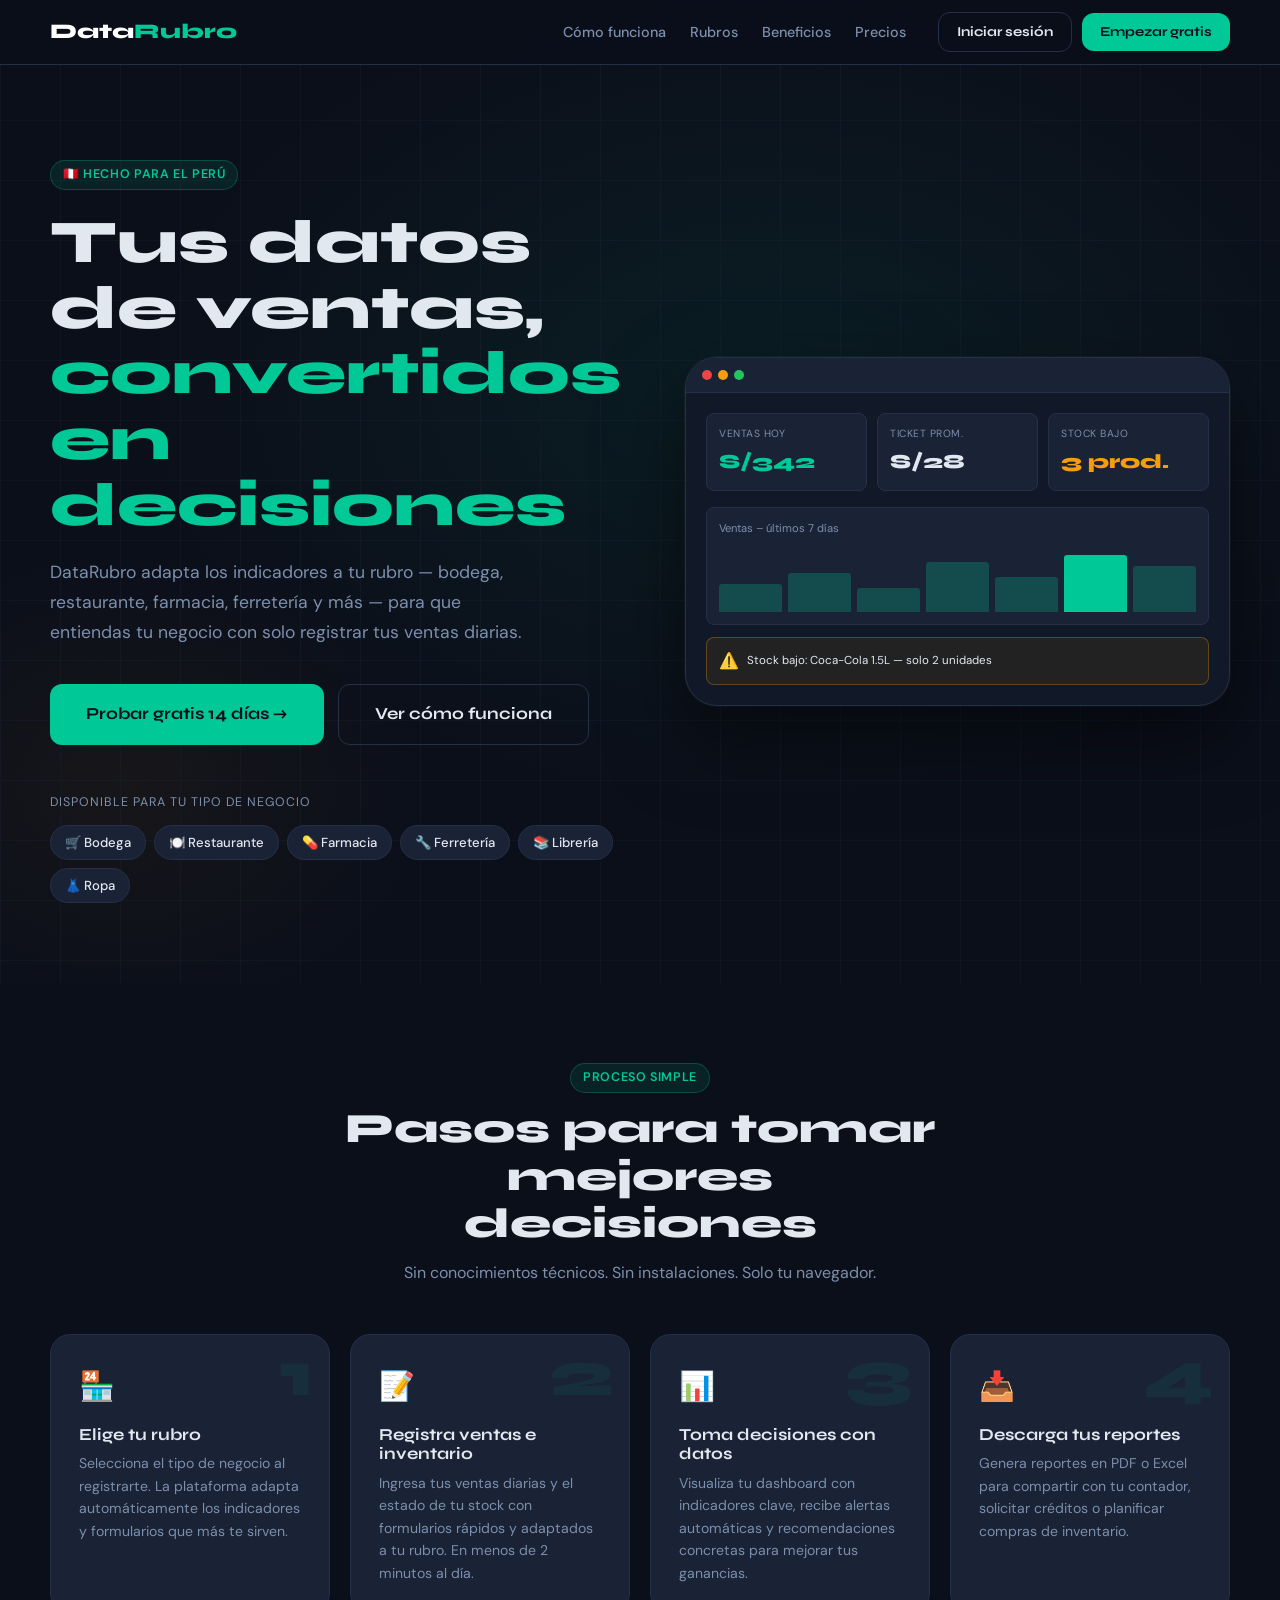
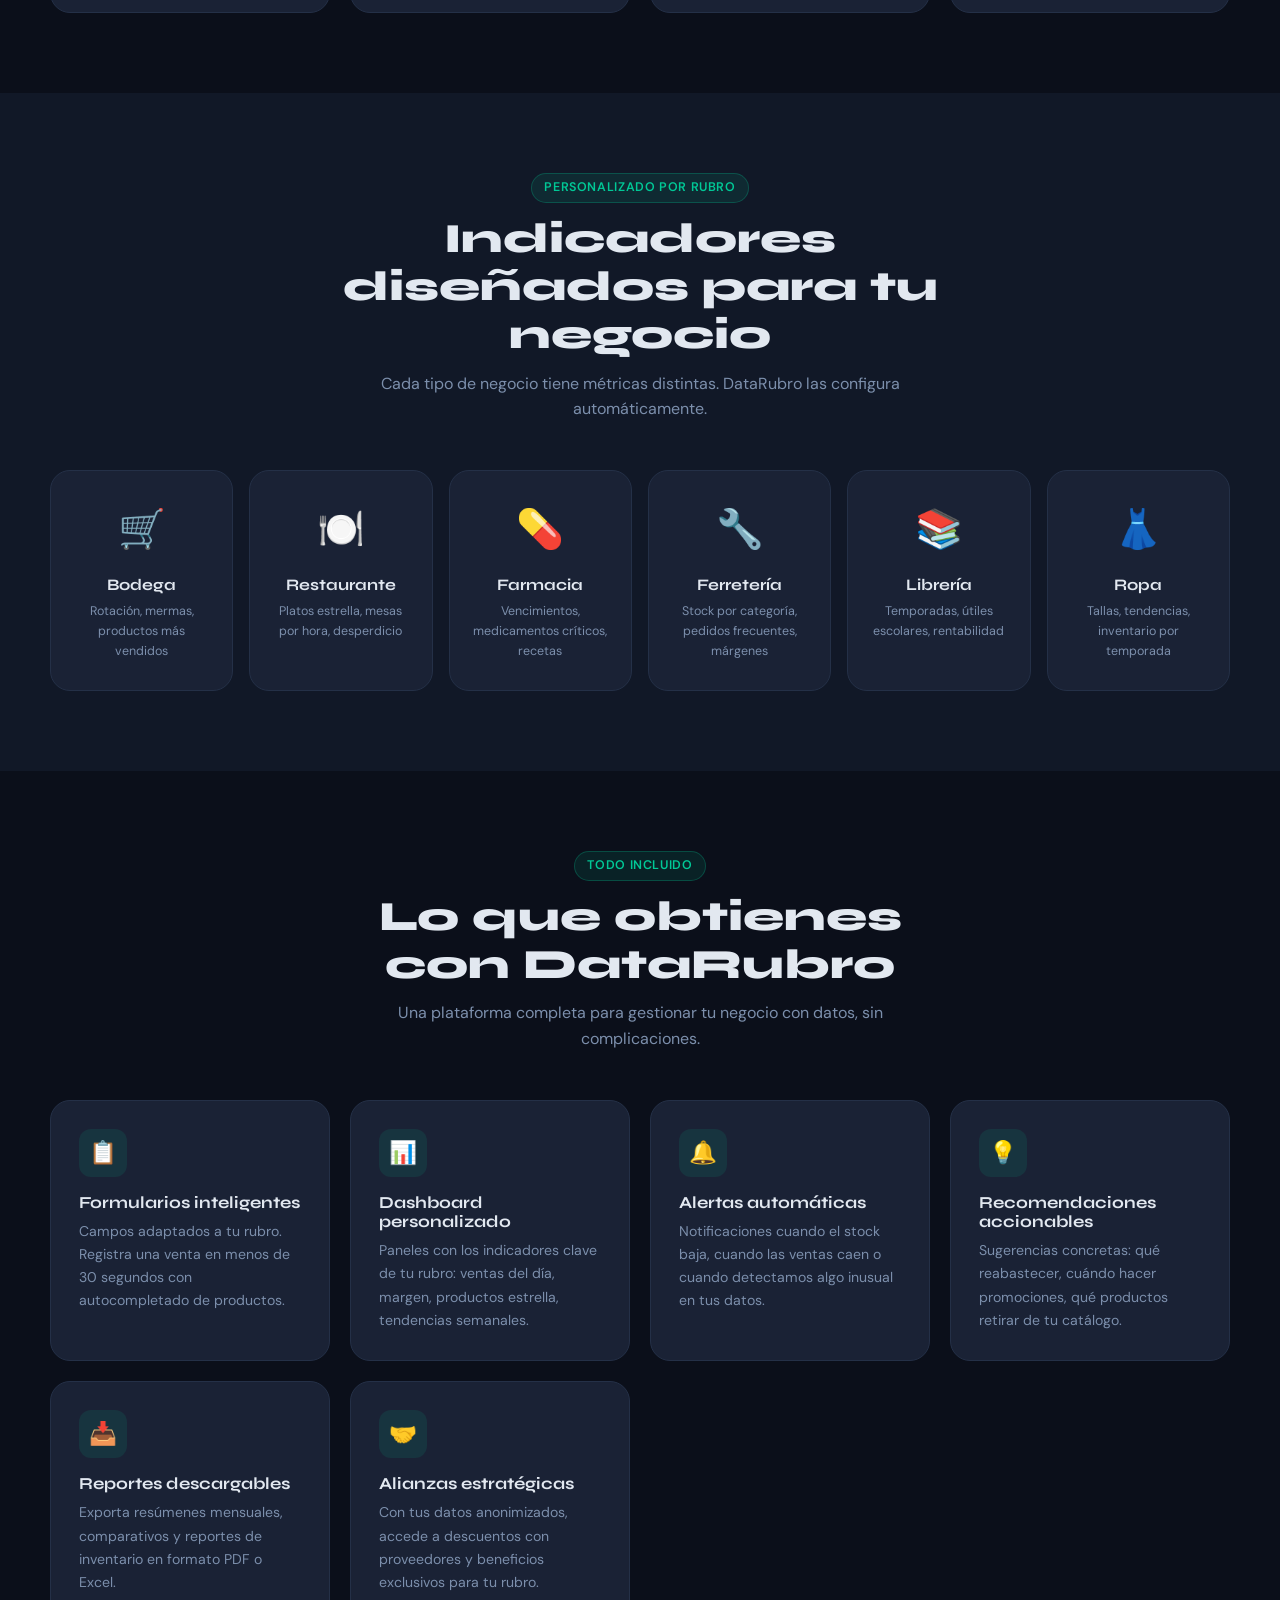
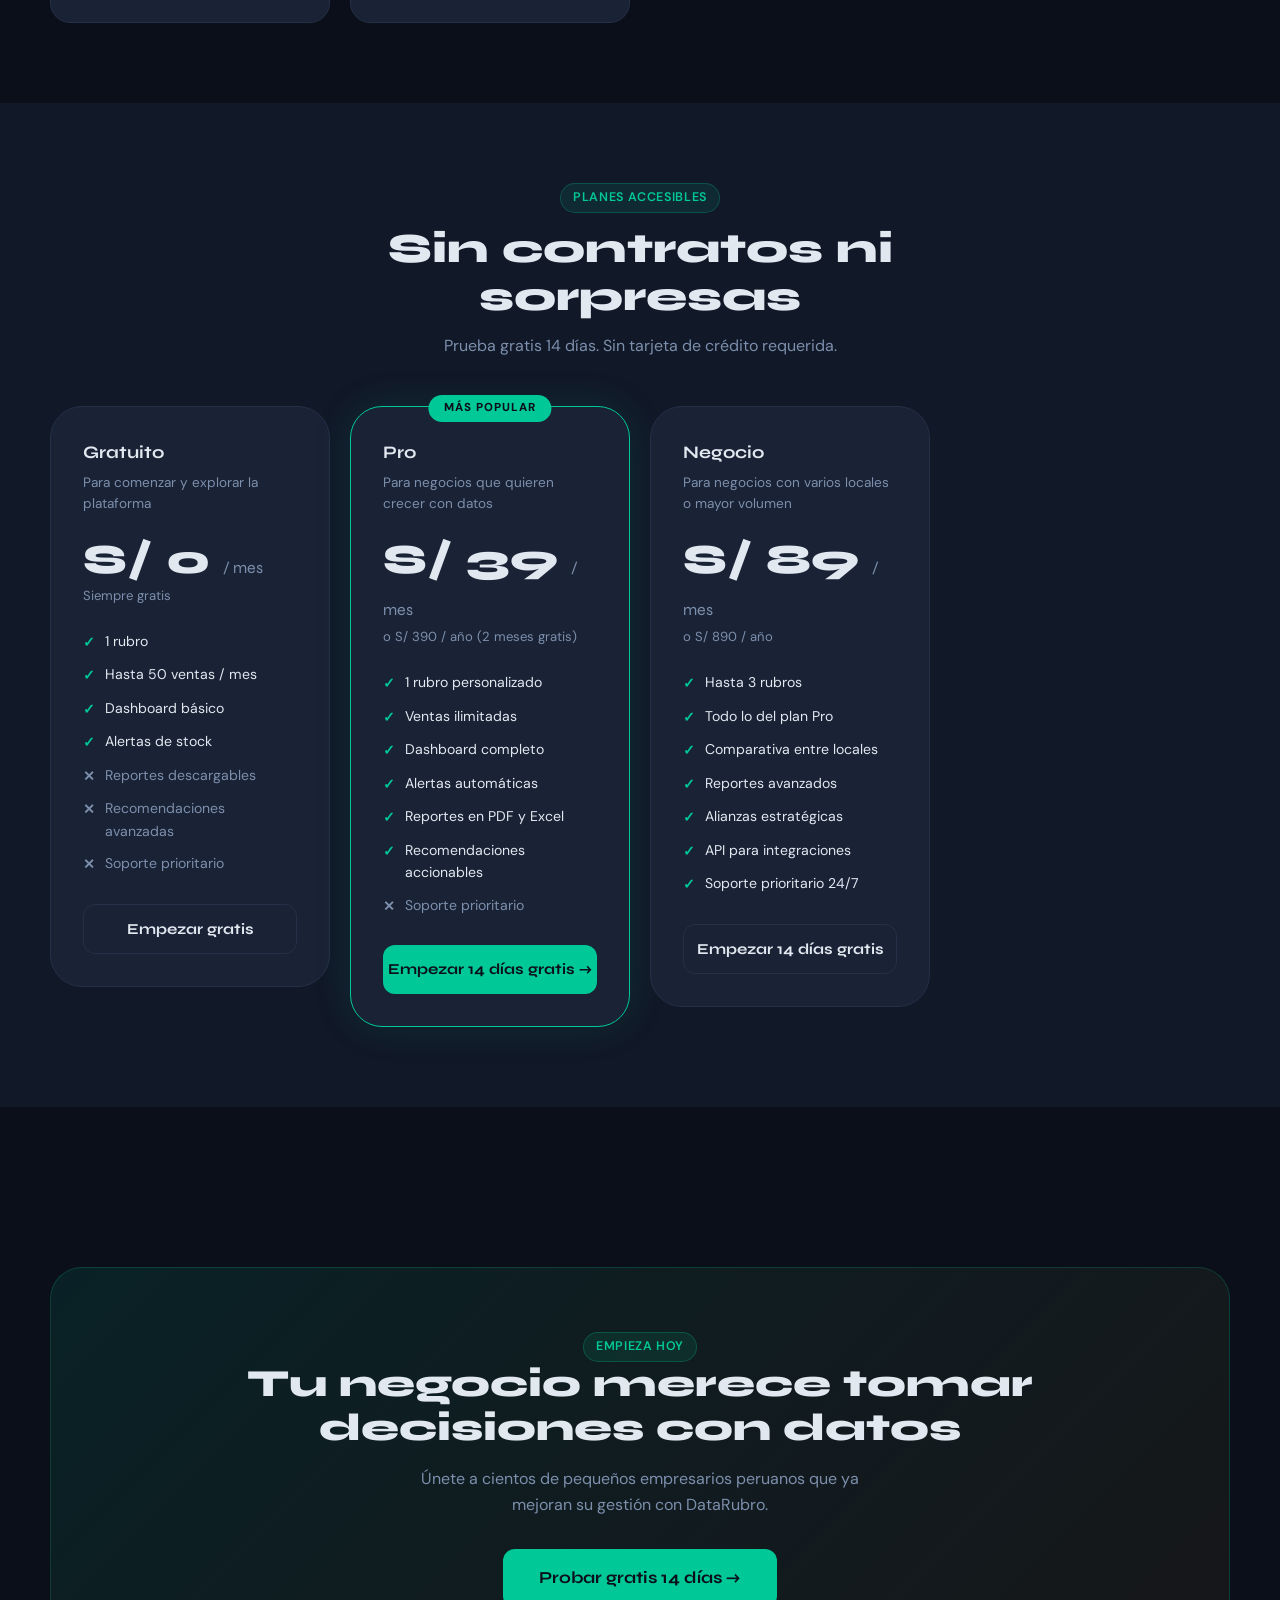
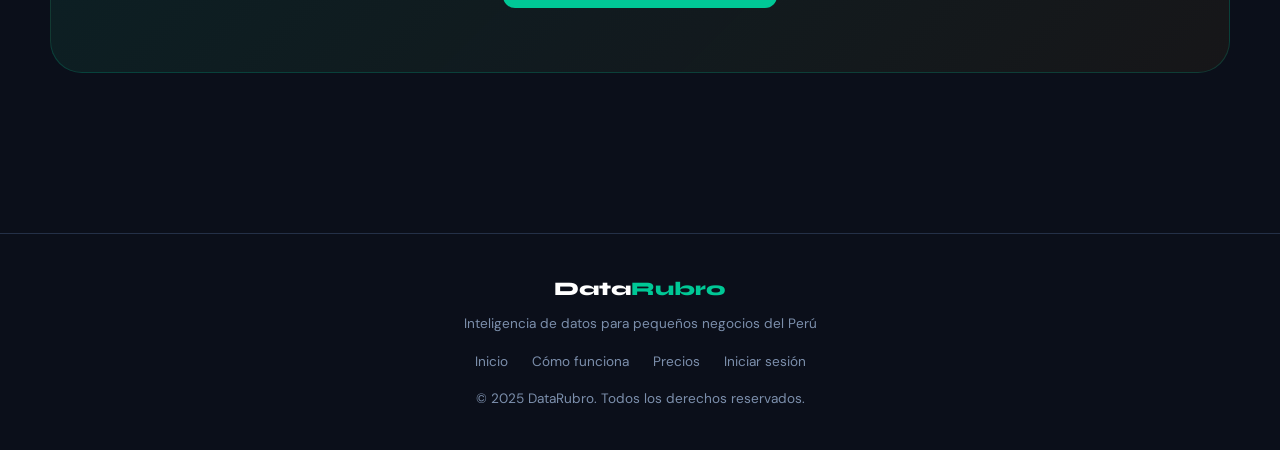
==== index.html @ 6a9d5f2f "Update index.html" ====
<!DOCTYPE html>
<html lang="es">
<head>
  <meta charset="UTF-8"/>
  <meta name="viewport" content="width=device-width, initial-scale=1.0"/>
  <title>DataRubro – Inteligencia de datos para tu negocio</title>
  <meta name="description" content="DataRubro convierte registros de ventas e inventario en dashboards, alertas y recomendaciones para micro y pequeños negocios del Perú."/>
  <link rel="icon" href="data:image/svg+xml,<svg xmlns='http://www.w3.org/2000/svg' viewBox='0 0 32 32'><text y='26' font-size='26'>📊</text></svg>"/>
  <link rel="stylesheet" href="css/main.css"/>
  <link rel="stylesheet" href="css/landing.css"/>
</head>
<body>

<!-- NAV -->
<nav class="navbar">
  <div class="navbar__inner">
    <a href="index.html" class="navbar__logo">Data<span>Rubro</span></a>
    <ul class="navbar__links">
      <li><a href="#como-funciona">Cómo funciona</a></li>
      <li><a href="#rubros">Rubros</a></li>
      <li><a href="#beneficios">Beneficios</a></li>
      <li><a href="#precios">Precios</a></li>
    </ul>
    <div class="navbar__cta">
      <a href="pages/login.html" class="btn btn--outline btn--sm">Iniciar sesión</a>
      <a href="pages/register.html" class="btn btn--primary btn--sm">Empezar gratis</a>
    </div>
  </div>
</nav>

<!-- HERO -->
<section class="hero">
  <div class="hero__bg"></div>
  <div class="hero__grid"></div>
  <div class="hero__inner">
    <div class="hero__content">
      <div class="hero__tag">
        <span class="badge">🇵🇪 Hecho para el Perú</span>
      </div>
      <h1 class="hero__title">
        Tus datos de ventas,<br/>
        <span>convertidos en decisiones</span>
      </h1>
      <p class="hero__desc">
        DataRubro adapta los indicadores a tu rubro — bodega, restaurante, farmacia, ferretería y más —
        para que entiendas tu negocio con solo registrar tus ventas diarias.
      </p>
      <div class="hero__cta">
        <a href="pages/register.html" class="btn btn--primary btn--lg">Probar gratis 14 días →</a>
        <a href="#como-funciona" class="btn btn--outline btn--lg">Ver cómo funciona</a>
      </div>
      <div class="hero__trust">
        <p class="hero__trust-label">Disponible para tu tipo de negocio</p>
        <div class="hero__rubros">
          <span class="rubro-chip">🛒 Bodega</span>
          <span class="rubro-chip">🍽️ Restaurante</span>
          <span class="rubro-chip">💊 Farmacia</span>
          <span class="rubro-chip">🔧 Ferretería</span>
          <span class="rubro-chip">📚 Librería</span>
          <span class="rubro-chip">👗 Ropa</span>
        </div>
      </div>
    </div>
    <div class="hero__mockup">
      <div class="mockup-window">
        <div class="mockup-bar">
          <div class="mockup-dot"></div><div class="mockup-dot"></div><div class="mockup-dot"></div>
        </div>
        <div class="mockup-body">
          <div class="mockup-kpis">
            <div class="m-kpi"><div class="m-kpi__lbl">Ventas hoy</div><div class="m-kpi__val green">S/342</div></div>
            <div class="m-kpi"><div class="m-kpi__lbl">Ticket prom.</div><div class="m-kpi__val">S/28</div></div>
            <div class="m-kpi"><div class="m-kpi__lbl">Stock bajo</div><div class="m-kpi__val amber">3 prod.</div></div>
          </div>
          <div class="mockup-chart">
            <div class="m-chart-title">Ventas – últimos 7 días</div>
            <div class="m-bars" id="hero-bars"></div>
          </div>
          <div class="mockup-alert">
            <span class="mockup-alert__icon">⚠️</span>
            <span>Stock bajo: Coca-Cola 1.5L — solo 2 unidades</span>
          </div>
        </div>
      </div>
    </div>
  </div>
</section>

<!-- HOW IT WORKS -->
<section class="section" id="como-funciona">
  <div class="container">
    <div class="section-head text-center">
      <span class="badge">Proceso simple</span>
      <h2>Pasos para tomar mejores decisiones</h2>
      <p>Sin conocimientos técnicos. Sin instalaciones. Solo tu navegador.</p>
    </div>
    <div class="steps-grid">
      <div class="step-card"><div class="step-card__num">1</div><div class="step-card__icon">🏪</div><h3 class="step-card__title">Elige tu rubro</h3><p class="step-card__desc">Selecciona el tipo de negocio al registrarte. La plataforma adapta automáticamente los indicadores y formularios que más te sirven.</p></div>
      <div class="step-card"><div class="step-card__num">2</div><div class="step-card__icon">📝</div><h3 class="step-card__title">Registra ventas e inventario</h3><p class="step-card__desc">Ingresa tus ventas diarias y el estado de tu stock con formularios rápidos y adaptados a tu rubro. En menos de 2 minutos al día.</p></div>
      <div class="step-card"><div class="step-card__num">3</div><div class="step-card__icon">📊</div><h3 class="step-card__title">Toma decisiones con datos</h3><p class="step-card__desc">Visualiza tu dashboard con indicadores clave, recibe alertas automáticas y recomendaciones concretas para mejorar tus ganancias.</p></div>
      <div class="step-card"><div class="step-card__num">4</div><div class="step-card__icon">📥</div><h3 class="step-card__title">Descarga tus reportes</h3><p class="step-card__desc">Genera reportes en PDF o Excel para compartir con tu contador, solicitar créditos o planificar compras de inventario.</p></div>
    </div>
  </div>
</section>

<!-- RUBROS -->
<section class="section" id="rubros" style="background:var(--clr-surface)">
  <div class="container">
    <div class="section-head text-center">
      <span class="badge">Personalizado por rubro</span>
      <h2>Indicadores diseñados para tu negocio</h2>
      <p>Cada tipo de negocio tiene métricas distintas. DataRubro las configura automáticamente.</p>
    </div>
    <div class="rubros-grid">
      <div class="rubro-card"><div class="rubro-card__icon">🛒</div><div class="rubro-card__name">Bodega</div><div class="rubro-card__desc">Rotación, mermas, productos más vendidos</div></div>
      <div class="rubro-card"><div class="rubro-card__icon">🍽️</div><div class="rubro-card__name">Restaurante</div><div class="rubro-card__desc">Platos estrella, mesas por hora, desperdicio</div></div>
      <div class="rubro-card"><div class="rubro-card__icon">💊</div><div class="rubro-card__name">Farmacia</div><div class="rubro-card__desc">Vencimientos, medicamentos críticos, recetas</div></div>
      <div class="rubro-card"><div class="rubro-card__icon">🔧</div><div class="rubro-card__name">Ferretería</div><div class="rubro-card__desc">Stock por categoría, pedidos frecuentes, márgenes</div></div>
      <div class="rubro-card"><div class="rubro-card__icon">📚</div><div class="rubro-card__name">Librería</div><div class="rubro-card__desc">Temporadas, útiles escolares, rentabilidad</div></div>
      <div class="rubro-card"><div class="rubro-card__icon">👗</div><div class="rubro-card__name">Ropa</div><div class="rubro-card__desc">Tallas, tendencias, inventario por temporada</div></div>
    </div>
  </div>
</section>

<!-- FEATURES -->
<section class="section" id="beneficios">
  <div class="container">
    <div class="section-head text-center">
      <span class="badge">Todo incluido</span>
      <h2>Lo que obtienes con DataRubro</h2>
      <p>Una plataforma completa para gestionar tu negocio con datos, sin complicaciones.</p>
    </div>
    <div class="features-grid">
      <div class="feature-card"><div class="feature-card__icon">📋</div><h3 class="feature-card__title">Formularios inteligentes</h3><p class="feature-card__desc">Campos adaptados a tu rubro. Registra una venta en menos de 30 segundos con autocompletado de productos.</p></div>
      <div class="feature-card"><div class="feature-card__icon">📊</div><h3 class="feature-card__title">Dashboard personalizado</h3><p class="feature-card__desc">Paneles con los indicadores clave de tu rubro: ventas del día, margen, productos estrella, tendencias semanales.</p></div>
      <div class="feature-card"><div class="feature-card__icon">🔔</div><h3 class="feature-card__title">Alertas automáticas</h3><p class="feature-card__desc">Notificaciones cuando el stock baja, cuando las ventas caen o cuando detectamos algo inusual en tus datos.</p></div>
      <div class="feature-card"><div class="feature-card__icon">💡</div><h3 class="feature-card__title">Recomendaciones accionables</h3><p class="feature-card__desc">Sugerencias concretas: qué reabastecer, cuándo hacer promociones, qué productos retirar de tu catálogo.</p></div>
      <div class="feature-card"><div class="feature-card__icon">📥</div><h3 class="feature-card__title">Reportes descargables</h3><p class="feature-card__desc">Exporta resúmenes mensuales, comparativos y reportes de inventario en formato PDF o Excel.</p></div>
      <div class="feature-card"><div class="feature-card__icon">🤝</div><h3 class="feature-card__title">Alianzas estratégicas</h3><p class="feature-card__desc">Con tus datos anonimizados, accede a descuentos con proveedores y beneficios exclusivos para tu rubro.</p></div>
    </div>
  </div>
</section>

<!-- PRICING -->
<section class="section" id="precios" style="background:var(--clr-surface)">
  <div class="container">
    <div class="section-head text-center">
      <span class="badge">Planes accesibles</span>
      <h2>Sin contratos ni sorpresas</h2>
      <p>Prueba gratis 14 días. Sin tarjeta de crédito requerida.</p>
    </div>
    <div class="pricing-grid">
      <div class="plan-card">
        <div class="plan-name">Gratuito</div>
        <div class="plan-desc">Para comenzar y explorar la plataforma</div>
        <div class="plan-price">S/ 0 <span>/ mes</span></div>
        <div class="plan-period">Siempre gratis</div>
        <ul class="plan-features">
          <li>1 rubro</li><li>Hasta 50 ventas / mes</li><li>Dashboard básico</li>
          <li>Alertas de stock</li><li class="no">Reportes descargables</li>
          <li class="no">Recomendaciones avanzadas</li><li class="no">Soporte prioritario</li>
        </ul>
        <a href="pages/register.html" class="btn btn--outline" style="width:100%;justify-content:center">Empezar gratis</a>
      </div>
      <div class="plan-card plan-card--featured">
        <div class="plan-badge">Más popular</div>
        <div class="plan-name">Pro</div>
        <div class="plan-desc">Para negocios que quieren crecer con datos</div>
        <div class="plan-price">S/ 39 <span>/ mes</span></div>
        <div class="plan-period">o S/ 390 / año (2 meses gratis)</div>
        <ul class="plan-features">
          <li>1 rubro personalizado</li><li>Ventas ilimitadas</li><li>Dashboard completo</li>
          <li>Alertas automáticas</li><li>Reportes en PDF y Excel</li>
          <li>Recomendaciones accionables</li><li class="no">Soporte prioritario</li>
        </ul>
        <a href="pages/register.html" class="btn btn--primary" style="width:100%;justify-content:center">Empezar 14 días gratis →</a>
      </div>
      <div class="plan-card">
        <div class="plan-name">Negocio</div>
        <div class="plan-desc">Para negocios con varios locales o mayor volumen</div>
        <div class="plan-price">S/ 89 <span>/ mes</span></div>
        <div class="plan-period">o S/ 890 / año</div>
        <ul class="plan-features">
          <li>Hasta 3 rubros</li><li>Todo lo del plan Pro</li><li>Comparativa entre locales</li>
          <li>Reportes avanzados</li><li>Alianzas estratégicas</li>
          <li>API para integraciones</li><li>Soporte prioritario 24/7</li>
        </ul>
        <a href="pages/register.html" class="btn btn--outline" style="width:100%;justify-content:center">Empezar 14 días gratis</a>
      </div>
    </div>
  </div>
</section>

<!-- CTA -->
<section class="section">
  <div class="container">
    <div class="cta-section">
      <span class="badge">Empieza hoy</span>
      <h2>Tu negocio merece tomar decisiones con datos</h2>
      <p>Únete a cientos de pequeños empresarios peruanos que ya mejoran su gestión con DataRubro.</p>
      <a href="pages/register.html" class="btn btn--primary btn--lg">Probar gratis 14 días →</a>
    </div>
  </div>
</section>

<footer>
  <div class="container">
    <div class="footer-logo">Data<span>Rubro</span></div>
    <p>Inteligencia de datos para pequeños negocios del Perú</p>
    <div class="footer-links">
      <a href="index.html">Inicio</a>
      <a href="#como-funciona">Cómo funciona</a>
      <a href="#precios">Precios</a>
      <a href="pages/login.html">Iniciar sesión</a>
    </div>
    <p style="margin-top:8px">© 2025 DataRubro. Todos los derechos reservados.</p>
  </div>
</footer>

<script>
  const heights = [45,62,38,78,55,90,72];
  const bars = document.getElementById('hero-bars');
  if(bars) bars.innerHTML = heights.map((h,i)=>`<div class="m-bar ${i===5?'active':''}" style="height:${h}%"></div>`).join('');
  document.querySelectorAll('a[href^="#"]').forEach(a=>{
    a.addEventListener('click',e=>{
      const t=document.querySelector(a.getAttribute('href'));
      if(t){e.preventDefault();t.scrollIntoView({behavior:'smooth',block:'start'});}
    });
  });
</script>
</body>
</html>
---- css/main.css ----
/* ================================================
   DATARUBRO – MAIN CSS
   Global variables, resets, typography, utilities
   ================================================ */

@import url('https://fonts.googleapis.com/css2?family=Syne:wght@400;600;700;800&family=DM+Sans:ital,opsz,wght@0,9..40,300;0,9..40,400;0,9..40,500;1,9..40,300&display=swap');

/* ---- VARIABLES ---- */
:root {
  --clr-bg:        #0b0f1a;
  --clr-surface:   #111827;
  --clr-card:      #1a2235;
  --clr-border:    #243047;
  --clr-primary:   #00c896;
  --clr-primary-d: #009e77;
  --clr-accent:    #f59e0b;
  --clr-danger:    #ef4444;
  --clr-text:      #e2e8f0;
  --clr-muted:     #7c8fac;
  --clr-white:     #ffffff;

  --ff-display: 'Syne', sans-serif;
  --ff-body:    'DM Sans', sans-serif;

  --radius-sm:  6px;
  --radius-md:  12px;
  --radius-lg:  20px;
  --radius-xl:  32px;

  --shadow-card: 0 4px 24px rgba(0,0,0,.35);
  --shadow-glow: 0 0 40px rgba(0,200,150,.12);

  --transition: .25s cubic-bezier(.4,0,.2,1);
}

/* ---- RESET ---- */
*, *::before, *::after { box-sizing: border-box; margin: 0; padding: 0; }
html { scroll-behavior: smooth; }
body {
  font-family: var(--ff-body);
  background: var(--clr-bg);
  color: var(--clr-text);
  line-height: 1.6;
  font-size: 16px;
  -webkit-font-smoothing: antialiased;
}
img { display: block; max-width: 100%; }
a  { color: inherit; text-decoration: none; }
ul { list-style: none; }
button { cursor: pointer; font-family: inherit; border: none; background: none; }
input, select, textarea { font-family: inherit; font-size: 1rem; }

/* ---- TYPOGRAPHY ---- */
h1, h2, h3, h4, h5 { font-family: var(--ff-display); line-height: 1.15; }

/* ---- UTILITIES ---- */
.container { width: min(1180px, 100% - 2rem); margin-inline: auto; }
.section    { padding: 80px 0; }
.section-sm { padding: 48px 0; }

.text-primary { color: var(--clr-primary); }
.text-accent  { color: var(--clr-accent); }
.text-muted   { color: var(--clr-muted); }
.text-center  { text-align: center; }

.badge {
  display: inline-flex; align-items: center; gap: 6px;
  padding: 4px 12px;
  background: rgba(0,200,150,.1);
  color: var(--clr-primary);
  border: 1px solid rgba(0,200,150,.25);
  border-radius: 99px;
  font-size: .78rem;
  font-weight: 600;
  letter-spacing: .05em;
  text-transform: uppercase;
}

/* ---- BUTTONS ---- */
.btn {
  display: inline-flex; align-items: center; justify-content: center; gap: 8px;
  padding: 12px 28px;
  border-radius: var(--radius-md);
  font-family: var(--ff-display);
  font-weight: 700;
  font-size: .95rem;
  transition: var(--transition);
  white-space: nowrap;
}
.btn--primary {
  background: var(--clr-primary);
  color: #0b0f1a;
}
.btn--primary:hover { background: var(--clr-primary-d); transform: translateY(-2px); box-shadow: 0 8px 24px rgba(0,200,150,.3); }
.btn--outline {
  border: 1.5px solid var(--clr-border);
  color: var(--clr-text);
}
.btn--outline:hover { border-color: var(--clr-primary); color: var(--clr-primary); }
.btn--ghost { color: var(--clr-muted); }
.btn--ghost:hover { color: var(--clr-text); }
.btn--lg { padding: 16px 36px; font-size: 1.05rem; }
.btn--sm { padding: 8px 18px; font-size: .85rem; }
.btn--danger { background: var(--clr-danger); color: #fff; }
.btn--danger:hover { background: #dc2626; }

/* ---- CARDS ---- */
.card {
  background: var(--clr-card);
  border: 1px solid var(--clr-border);
  border-radius: var(--radius-lg);
  padding: 28px;
  box-shadow: var(--shadow-card);
  transition: var(--transition);
}
.card:hover { border-color: rgba(0,200,150,.3); box-shadow: var(--shadow-glow); }

/* ---- FORM ELEMENTS ---- */
.form-group { display: flex; flex-direction: column; gap: 6px; }
.form-label { font-size: .85rem; font-weight: 500; color: var(--clr-muted); letter-spacing: .03em; }
.form-control {
  padding: 11px 16px;
  background: var(--clr-surface);
  border: 1.5px solid var(--clr-border);
  border-radius: var(--radius-sm);
  color: var(--clr-text);
  transition: var(--transition);
  width: 100%;
}
.form-control:focus {
  outline: none;
  border-color: var(--clr-primary);
  box-shadow: 0 0 0 3px rgba(0,200,150,.15);
}
.form-control::placeholder { color: var(--clr-muted); }
select.form-control { appearance: none; background-image: url("data:image/svg+xml,%3Csvg xmlns='http://www.w3.org/2000/svg' width='12' height='12' viewBox='0 0 24 24' fill='none' stroke='%237c8fac' stroke-width='2'%3E%3Cpolyline points='6 9 12 15 18 9'/%3E%3C/svg%3E"); background-repeat: no-repeat; background-position: right 14px center; padding-right: 40px; }

/* ---- NAV ---- */
.navbar {
  position: fixed; top: 0; left: 0; right: 0; z-index: 100;
  background: rgba(11,15,26,.85);
  backdrop-filter: blur(16px);
  border-bottom: 1px solid var(--clr-border);
  padding: 0 1rem;
}
.navbar__inner {
  display: flex; align-items: center; gap: 32px;
  height: 64px;
  width: min(1180px, 100%);
  margin-inline: auto;
}
.navbar__logo {
  font-family: var(--ff-display);
  font-weight: 800;
  font-size: 1.3rem;
  color: var(--clr-white);
  margin-right: auto;
}
.navbar__logo span { color: var(--clr-primary); }
.navbar__links { display: flex; gap: 24px; }
.navbar__links a {
  font-size: .9rem;
  color: var(--clr-muted);
  font-weight: 500;
  transition: var(--transition);
}
.navbar__links a:hover, .navbar__links a.active { color: var(--clr-text); }
.navbar__cta { display: flex; gap: 10px; align-items: center; }

/* ---- SIDEBAR (App pages) ---- */
.app-layout {
  display: grid;
  grid-template-columns: 240px 1fr;
  min-height: 100vh;
  padding-top: 64px;
}
.sidebar {
  position: fixed;
  top: 64px; left: 0;
  width: 240px;
  height: calc(100vh - 64px);
  background: var(--clr-surface);
  border-right: 1px solid var(--clr-border);
  display: flex;
  flex-direction: column;
  overflow-y: auto;
  z-index: 50;
}
.sidebar__nav { padding: 20px 12px; flex: 1; }
.sidebar__section-title {
  font-size: .7rem;
  font-weight: 700;
  letter-spacing: .1em;
  text-transform: uppercase;
  color: var(--clr-muted);
  padding: 8px 12px;
  margin-top: 16px;
}
.sidebar__link {
  display: flex;
  align-items: center;
  gap: 10px;
  padding: 10px 12px;
  border-radius: var(--radius-sm);
  color: var(--clr-muted);
  font-size: .9rem;
  font-weight: 500;
  transition: var(--transition);
  margin-bottom: 2px;
}
.sidebar__link:hover { background: var(--clr-card); color: var(--clr-text); }
.sidebar__link.active { background: rgba(0,200,150,.1); color: var(--clr-primary); }
.sidebar__link .icon { font-size: 1.1rem; width: 20px; text-align: center; }
.sidebar__badge {
  margin-left: auto;
  background: var(--clr-danger);
  color: #fff;
  font-size: .7rem;
  font-weight: 700;
  padding: 1px 7px;
  border-radius: 99px;
}
.sidebar__footer {
  padding: 16px;
  border-top: 1px solid var(--clr-border);
}
.sidebar__user {
  display: flex;
  align-items: center;
  gap: 10px;
}
.sidebar__avatar {
  width: 36px; height: 36px;
  border-radius: 50%;
  background: var(--clr-primary);
  color: #0b0f1a;
  display: flex; align-items: center; justify-content: center;
  font-weight: 800;
  font-size: .85rem;
}
.sidebar__user-info { flex: 1; min-width: 0; }
.sidebar__user-name { font-size: .85rem; font-weight: 600; white-space: nowrap; overflow: hidden; text-overflow: ellipsis; }
.sidebar__user-role { font-size: .72rem; color: var(--clr-muted); }

.page-content { grid-column: 2; padding: 32px; }
.page-header { margin-bottom: 28px; }
.page-header h1 { font-size: 1.6rem; }
.page-header p { color: var(--clr-muted); margin-top: 4px; }

/* ---- KPI GRID ---- */
.kpi-grid {
  display: grid;
  grid-template-columns: repeat(auto-fill, minmax(200px, 1fr));
  gap: 16px;
  margin-bottom: 28px;
}
.kpi-card {
  background: var(--clr-card);
  border: 1px solid var(--clr-border);
  border-radius: var(--radius-md);
  padding: 20px;
}
.kpi-card__label { font-size: .78rem; color: var(--clr-muted); text-transform: uppercase; letter-spacing: .06em; font-weight: 600; }
.kpi-card__value { font-family: var(--ff-display); font-size: 2rem; font-weight: 800; margin: 6px 0 4px; }
.kpi-card__change { font-size: .8rem; display: flex; align-items: center; gap: 4px; }
.kpi-card__change.up   { color: var(--clr-primary); }
.kpi-card__change.down { color: var(--clr-danger); }

/* ---- ALERTS ---- */
.alert {
  display: flex; align-items: flex-start; gap: 12px;
  padding: 14px 18px;
  border-radius: var(--radius-md);
  border: 1px solid;
  margin-bottom: 12px;
}
.alert--warning { background: rgba(245,158,11,.08); border-color: rgba(245,158,11,.3); }
.alert--danger  { background: rgba(239,68,68,.08);  border-color: rgba(239,68,68,.3); }
.alert--success { background: rgba(0,200,150,.08);  border-color: rgba(0,200,150,.3); }
.alert__icon { font-size: 1.1rem; margin-top: 1px; }
.alert__title { font-weight: 700; font-size: .9rem; }
.alert__desc  { font-size: .82rem; color: var(--clr-muted); margin-top: 2px; }

/* ---- TABLE ---- */
.table-wrap { overflow-x: auto; border-radius: var(--radius-md); border: 1px solid var(--clr-border); }
table { width: 100%; border-collapse: collapse; }
thead { background: var(--clr-surface); }
th { padding: 12px 16px; text-align: left; font-size: .78rem; text-transform: uppercase; letter-spacing: .06em; color: var(--clr-muted); font-weight: 700; border-bottom: 1px solid var(--clr-border); }
td { padding: 13px 16px; font-size: .88rem; border-bottom: 1px solid rgba(36,48,71,.5); }
tr:last-child td { border-bottom: none; }
tr:hover td { background: rgba(255,255,255,.02); }

/* ---- PROGRESS BAR ---- */
.progress { background: var(--clr-border); border-radius: 99px; height: 6px; overflow: hidden; }
.progress__bar { height: 100%; border-radius: 99px; background: var(--clr-primary); transition: width .6s ease; }
.progress__bar--warn { background: var(--clr-accent); }
.progress__bar--danger { background: var(--clr-danger); }

/* ---- CHART PLACEHOLDER ---- */
.chart-box {
  background: var(--clr-card);
  border: 1px solid var(--clr-border);
  border-radius: var(--radius-md);
  padding: 24px;
}
.chart-box__title { font-size: 1rem; font-weight: 700; margin-bottom: 16px; }
.chart-canvas { width: 100%; height: 200px; }

/* ---- TAGS / STATUS ---- */
.tag {
  display: inline-block;
  padding: 3px 10px;
  border-radius: 99px;
  font-size: .75rem;
  font-weight: 700;
}
.tag--ok      { background: rgba(0,200,150,.12); color: var(--clr-primary); }
.tag--warn    { background: rgba(245,158,11,.12); color: var(--clr-accent); }
.tag--danger  { background: rgba(239,68,68,.12);  color: var(--clr-danger); }

/* ---- TOAST ---- */
#toast-container {
  position: fixed; bottom: 28px; right: 28px; z-index: 999;
  display: flex; flex-direction: column; gap: 10px;
}
.toast {
  background: var(--clr-card);
  border: 1px solid var(--clr-border);
  border-left: 4px solid var(--clr-primary);
  padding: 14px 20px;
  border-radius: var(--radius-md);
  min-width: 280px;
  box-shadow: var(--shadow-card);
  animation: slideIn .3s ease;
}
.toast.warn  { border-left-color: var(--clr-accent); }
.toast.error { border-left-color: var(--clr-danger); }
.toast__title { font-weight: 700; font-size: .9rem; }
.toast__msg   { font-size: .82rem; color: var(--clr-muted); margin-top: 2px; }
@keyframes slideIn { from { transform: translateX(120%); opacity:0; } to { transform: none; opacity:1; } }

/* ---- MODAL ---- */
.modal-overlay {
  position: fixed; inset: 0; z-index: 200;
  background: rgba(0,0,0,.6);
  backdrop-filter: blur(4px);
  display: flex; align-items: center; justify-content: center;
  padding: 16px;
}
.modal-overlay.hidden { display: none; }
.modal {
  background: var(--clr-surface);
  border: 1px solid var(--clr-border);
  border-radius: var(--radius-xl);
  padding: 36px;
  width: min(560px, 100%);
  max-height: 90vh;
  overflow-y: auto;
}
.modal__header { display: flex; justify-content: space-between; align-items: center; margin-bottom: 24px; }
.modal__title { font-family: var(--ff-display); font-size: 1.25rem; font-weight: 700; }
.modal__close { color: var(--clr-muted); font-size: 1.3rem; transition: var(--transition); }
.modal__close:hover { color: var(--clr-text); }
.modal__footer { display: flex; gap: 12px; justify-content: flex-end; margin-top: 24px; }

/* ---- RESPONSIVE ---- */
@media (max-width: 900px) {
  .app-layout { grid-template-columns: 1fr; }
  .sidebar { display: none; }
  .page-content { grid-column: 1; padding: 20px 16px; }
  .kpi-grid { grid-template-columns: repeat(2, 1fr); }
}
@media (max-width: 600px) {
  .kpi-grid { grid-template-columns: 1fr; }
  .navbar__links { display: none; }
}
---- css/landing.css ----
/* ================================================
   DATARUBRO – LANDING PAGE CSS
   ================================================ */

/* ---- HERO ---- */
.hero {
  min-height: 100vh;
  display: flex;
  align-items: center;
  position: relative;
  overflow: hidden;
  padding-top: 80px;
}
.hero__bg {
  position: absolute; inset: 0;
  background: radial-gradient(ellipse 70% 60% at 60% 40%, rgba(0,200,150,.08) 0%, transparent 70%),
              radial-gradient(ellipse 40% 40% at 10% 80%, rgba(245,158,11,.05) 0%, transparent 60%);
  pointer-events: none;
}
.hero__grid {
  position: absolute; inset: 0;
  background-image: linear-gradient(var(--clr-border) 1px, transparent 1px),
                    linear-gradient(90deg, var(--clr-border) 1px, transparent 1px);
  background-size: 60px 60px;
  opacity: .2;
  pointer-events: none;
}
.hero__inner {
  position: relative;
  display: grid;
  grid-template-columns: 1fr 1fr;
  gap: 64px;
  align-items: center;
  width: min(1180px, 100% - 2rem);
  margin-inline: auto;
  padding: 80px 0;
}
.hero__tag { margin-bottom: 20px; }
.hero__title {
  font-size: clamp(2.2rem, 5vw, 3.8rem);
  font-weight: 800;
  line-height: 1.08;
  margin-bottom: 20px;
}
.hero__title span { color: var(--clr-primary); }
.hero__desc {
  font-size: 1.1rem;
  color: var(--clr-muted);
  max-width: 480px;
  margin-bottom: 36px;
  line-height: 1.7;
}
.hero__cta { display: flex; gap: 14px; flex-wrap: wrap; }
.hero__trust { margin-top: 48px; }
.hero__trust-label { font-size: .78rem; color: var(--clr-muted); text-transform: uppercase; letter-spacing: .08em; margin-bottom: 12px; }
.hero__rubros { display: flex; gap: 8px; flex-wrap: wrap; }
.rubro-chip {
  display: flex; align-items: center; gap: 6px;
  padding: 6px 14px;
  background: var(--clr-card);
  border: 1px solid var(--clr-border);
  border-radius: 99px;
  font-size: .82rem;
  font-weight: 500;
}
/* MOCKUP */
.hero__mockup { position: relative; }
.mockup-window {
  background: var(--clr-surface);
  border: 1px solid var(--clr-border);
  border-radius: var(--radius-xl);
  overflow: hidden;
  box-shadow: 0 32px 80px rgba(0,0,0,.5), 0 0 0 1px rgba(255,255,255,.04);
  animation: float 4s ease-in-out infinite;
}
@keyframes float { 0%,100% { transform: translateY(0); } 50% { transform: translateY(-10px); } }
.mockup-bar {
  background: var(--clr-card);
  padding: 12px 16px;
  display: flex; gap: 6px;
  border-bottom: 1px solid var(--clr-border);
}
.mockup-dot { width: 10px; height: 10px; border-radius: 50%; }
.mockup-dot:nth-child(1) { background: #ef4444; }
.mockup-dot:nth-child(2) { background: #f59e0b; }
.mockup-dot:nth-child(3) { background: #22c55e; }
.mockup-body { padding: 20px; }
.mockup-kpis { display: grid; grid-template-columns: repeat(3,1fr); gap: 10px; margin-bottom: 16px; }
.m-kpi {
  background: var(--clr-card);
  border: 1px solid var(--clr-border);
  border-radius: 8px;
  padding: 12px;
}
.m-kpi__lbl { font-size: .65rem; color: var(--clr-muted); text-transform: uppercase; letter-spacing: .05em; }
.m-kpi__val { font-family: var(--ff-display); font-size: 1.25rem; font-weight: 800; margin-top: 4px; }
.m-kpi__val.green { color: var(--clr-primary); }
.m-kpi__val.amber { color: var(--clr-accent); }
.mockup-chart {
  background: var(--clr-card);
  border: 1px solid var(--clr-border);
  border-radius: 8px;
  padding: 12px;
  margin-bottom: 12px;
}
.m-chart-title { font-size: .7rem; color: var(--clr-muted); margin-bottom: 10px; }
.m-bars { display: flex; align-items: flex-end; gap: 6px; height: 64px; }
.m-bar {
  flex: 1;
  background: rgba(0,200,150,.25);
  border-radius: 3px 3px 0 0;
  position: relative;
  transition: background .3s;
}
.m-bar.active { background: var(--clr-primary); }
.mockup-alert {
  background: rgba(245,158,11,.08);
  border: 1px solid rgba(245,158,11,.3);
  border-radius: 8px;
  padding: 10px 12px;
  display: flex; align-items: center; gap: 8px;
  font-size: .72rem;
}
.mockup-alert__icon { color: var(--clr-accent); font-size: 1rem; }

/* ---- HOW IT WORKS ---- */
.steps-grid {
  display: grid;
  grid-template-columns: repeat(auto-fill, minmax(240px, 1fr));
  gap: 20px;
  margin-top: 48px;
}
.step-card {
  background: var(--clr-card);
  border: 1px solid var(--clr-border);
  border-radius: var(--radius-lg);
  padding: 28px;
  position: relative;
  overflow: hidden;
}
.step-card__num {
  font-family: var(--ff-display);
  font-size: 4rem;
  font-weight: 800;
  color: rgba(0,200,150,.08);
  position: absolute;
  top: 8px; right: 16px;
  line-height: 1;
}
.step-card__icon { font-size: 1.8rem; margin-bottom: 16px; }
.step-card__title { font-size: 1.05rem; font-weight: 700; margin-bottom: 8px; }
.step-card__desc { font-size: .88rem; color: var(--clr-muted); line-height: 1.6; }

/* ---- RUBROS SECTION ---- */
.section-head { max-width: 600px; margin: 0 auto 48px; }
.section-head h2 { font-size: clamp(1.8rem,3.5vw,2.6rem); font-weight: 800; margin: 12px 0; }
.section-head p  { color: var(--clr-muted); font-size: 1rem; }

.rubros-grid {
  display: grid;
  grid-template-columns: repeat(auto-fill, minmax(180px, 1fr));
  gap: 16px;
}
.rubro-card {
  background: var(--clr-card);
  border: 1px solid var(--clr-border);
  border-radius: var(--radius-lg);
  padding: 28px 20px;
  text-align: center;
  cursor: pointer;
  transition: var(--transition);
  text-decoration: none;
  color: inherit;
}
.rubro-card:hover { border-color: var(--clr-primary); transform: translateY(-4px); box-shadow: var(--shadow-glow); }
.rubro-card__icon { font-size: 2.4rem; margin-bottom: 12px; }
.rubro-card__name { font-family: var(--ff-display); font-size: 1rem; font-weight: 700; }
.rubro-card__desc { font-size: .78rem; color: var(--clr-muted); margin-top: 4px; }

/* ---- FEATURES ---- */
.features-grid {
  display: grid;
  grid-template-columns: repeat(auto-fill, minmax(280px, 1fr));
  gap: 20px;
  margin-top: 48px;
}
.feature-card {
  background: var(--clr-card);
  border: 1px solid var(--clr-border);
  border-radius: var(--radius-lg);
  padding: 28px;
  transition: var(--transition);
}
.feature-card:hover { border-color: rgba(0,200,150,.3); }
.feature-card__icon {
  width: 48px; height: 48px;
  background: rgba(0,200,150,.1);
  border-radius: var(--radius-md);
  display: flex; align-items: center; justify-content: center;
  font-size: 1.4rem;
  margin-bottom: 16px;
}
.feature-card__title { font-size: 1.05rem; font-weight: 700; margin-bottom: 8px; }
.feature-card__desc  { font-size: .88rem; color: var(--clr-muted); line-height: 1.65; }

/* ---- PRICING ---- */
.pricing-grid {
  display: grid;
  grid-template-columns: repeat(auto-fill, minmax(280px, 1fr));
  gap: 20px;
  margin-top: 48px;
  align-items: start;
}
.plan-card {
  background: var(--clr-card);
  border: 1px solid var(--clr-border);
  border-radius: var(--radius-xl);
  padding: 32px;
  position: relative;
}
.plan-card--featured {
  border-color: var(--clr-primary);
  box-shadow: var(--shadow-glow);
}
.plan-badge {
  position: absolute; top: -12px; left: 50%; transform: translateX(-50%);
  background: var(--clr-primary);
  color: #0b0f1a;
  font-size: .72rem;
  font-weight: 800;
  letter-spacing: .08em;
  text-transform: uppercase;
  padding: 4px 16px;
  border-radius: 99px;
}
.plan-name { font-family: var(--ff-display); font-size: 1.1rem; font-weight: 700; margin-bottom: 4px; }
.plan-desc { font-size: .85rem; color: var(--clr-muted); margin-bottom: 24px; }
.plan-price { font-family: var(--ff-display); font-size: 2.6rem; font-weight: 800; line-height: 1; }
.plan-price span { font-size: 1rem; color: var(--clr-muted); font-weight: 400; }
.plan-period { font-size: .82rem; color: var(--clr-muted); margin-top: 4px; margin-bottom: 24px; }
.plan-features { list-style: none; display: flex; flex-direction: column; gap: 10px; margin-bottom: 28px; }
.plan-features li { display: flex; align-items: flex-start; gap: 10px; font-size: .88rem; }
.plan-features li::before { content: '✓'; color: var(--clr-primary); font-weight: 700; flex-shrink: 0; margin-top: 1px; }
.plan-features li.no::before { content: '✕'; color: var(--clr-muted); }
.plan-features li.no { color: var(--clr-muted); }

/* ---- CTA SECTION ---- */
.cta-section {
  background: linear-gradient(135deg, rgba(0,200,150,.1), rgba(245,158,11,.05));
  border: 1px solid rgba(0,200,150,.2);
  border-radius: var(--radius-xl);
  padding: 64px 40px;
  text-align: center;
  margin: 80px 0;
}
.cta-section h2 { font-size: clamp(1.8rem,3vw,2.4rem); font-weight: 800; margin-bottom: 16px; }
.cta-section p  { color: var(--clr-muted); font-size: 1rem; max-width: 480px; margin: 0 auto 32px; }

/* ---- FOOTER ---- */
footer {
  border-top: 1px solid var(--clr-border);
  padding: 40px 0;
  text-align: center;
  color: var(--clr-muted);
  font-size: .85rem;
}
footer .footer-logo { font-family: var(--ff-display); font-size: 1.2rem; font-weight: 800; color: var(--clr-white); margin-bottom: 8px; }
footer .footer-logo span { color: var(--clr-primary); }
footer .footer-links { display: flex; gap: 24px; justify-content: center; margin: 16px 0; }
footer .footer-links a { color: var(--clr-muted); font-size: .85rem; transition: var(--transition); }
footer .footer-links a:hover { color: var(--clr-text); }

/* ---- RESPONSIVE ---- */
@media (max-width: 900px) {
  .hero__inner { grid-template-columns: 1fr; text-align: center; }
  .hero__desc { margin: 0 auto 36px; }
  .hero__cta { justify-content: center; }
  .hero__trust { display: flex; flex-direction: column; align-items: center; }
  .hero__mockup { max-width: 400px; margin: 0 auto; }
}
@media (max-width: 600px) {
  .cta-section { padding: 40px 20px; }
}
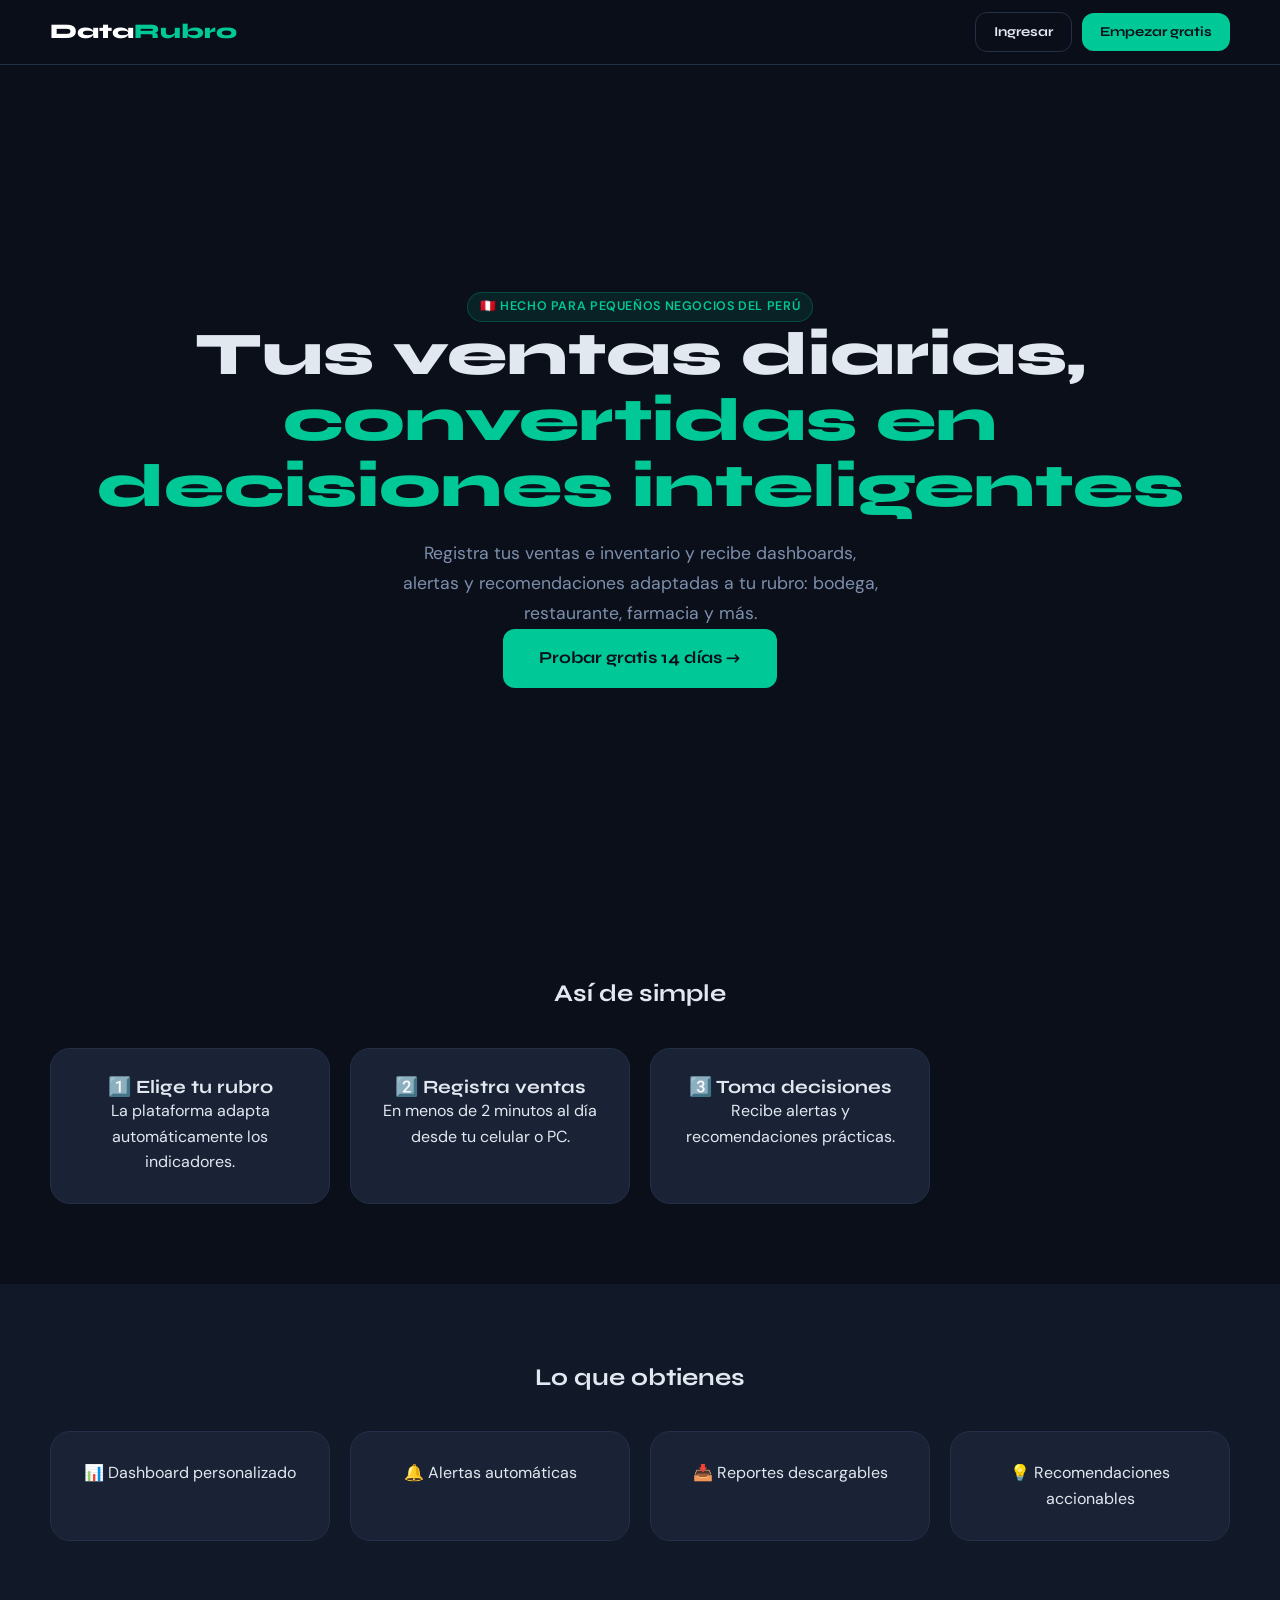
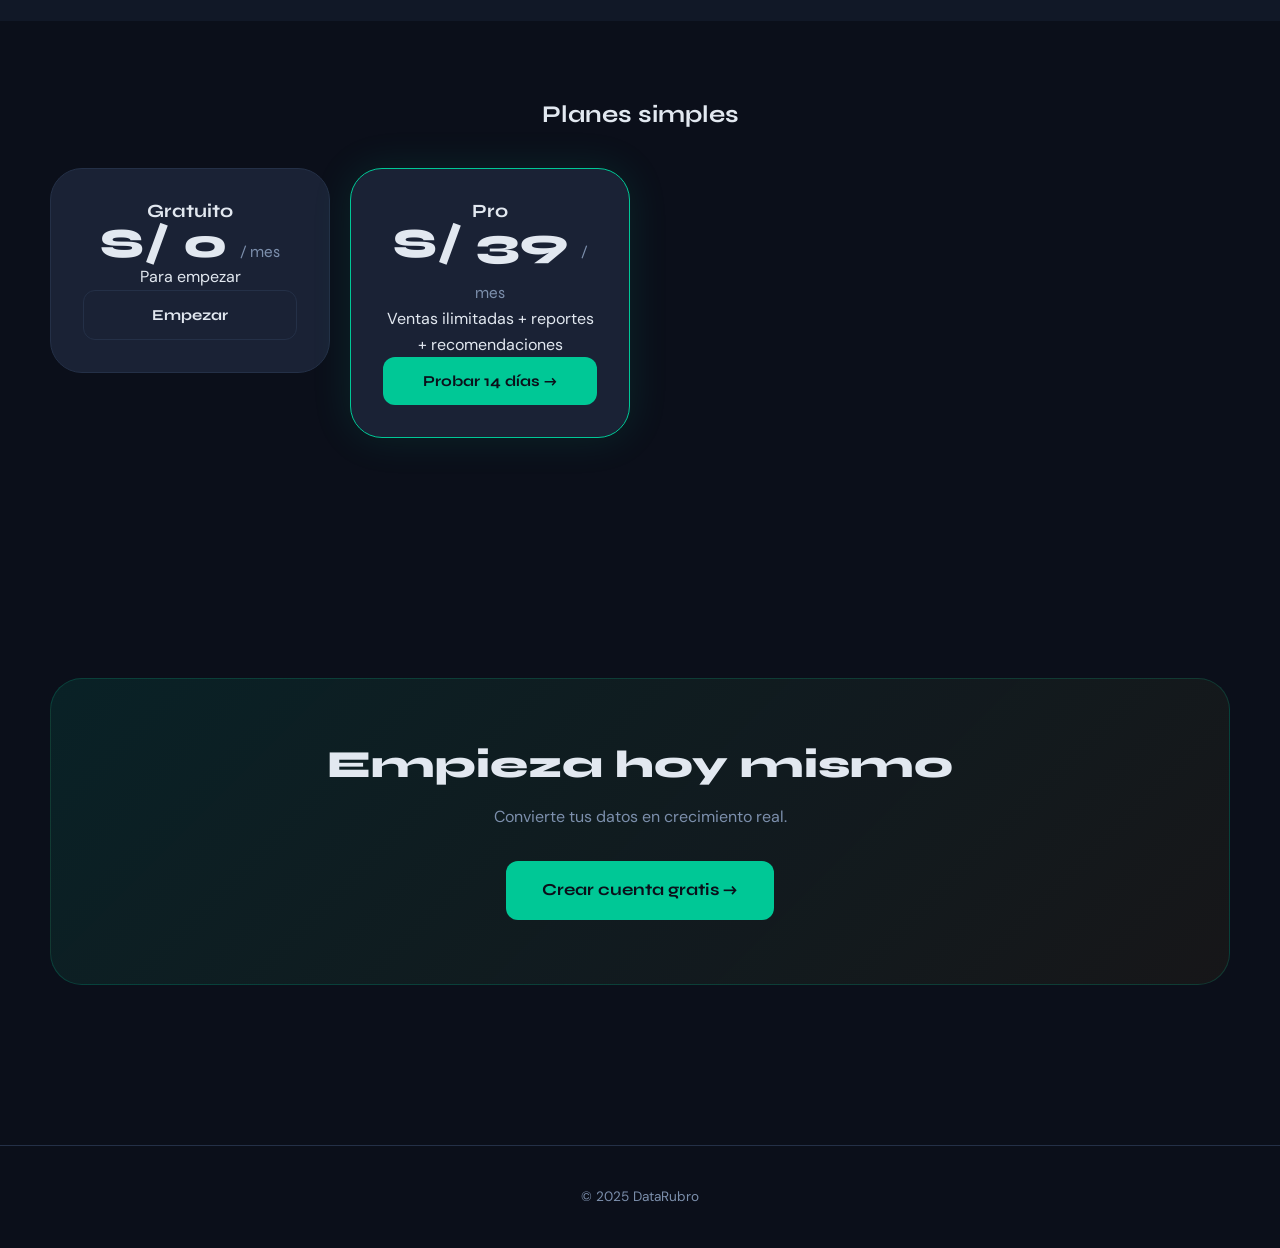
==== commit ae858726: "Update index.html" ====
--- a/index.html
+++ b/index.html
@@ -4,8 +4,7 @@
   <meta charset="UTF-8"/>
   <meta name="viewport" content="width=device-width, initial-scale=1.0"/>
   <title>DataRubro – Inteligencia de datos para tu negocio</title>
-  <meta name="description" content="DataRubro convierte registros de ventas e inventario en dashboards, alertas y recomendaciones para micro y pequeños negocios del Perú."/>
-  <link rel="icon" href="data:image/svg+xml,<svg xmlns='http://www.w3.org/2000/svg' viewBox='0 0 32 32'><text y='26' font-size='26'>📊</text></svg>"/>
+  <meta name="description" content="Convierte tus ventas en decisiones inteligentes."/>
   <link rel="stylesheet" href="css/main.css"/>
   <link rel="stylesheet" href="css/landing.css"/>
 </head>
@@ -14,15 +13,9 @@
 <!-- NAV -->
 <nav class="navbar">
   <div class="navbar__inner">
-    <a href="index.html" class="navbar__logo">Data<span>Rubro</span></a>
-    <ul class="navbar__links">
-      <li><a href="#como-funciona">Cómo funciona</a></li>
-      <li><a href="#rubros">Rubros</a></li>
-      <li><a href="#beneficios">Beneficios</a></li>
-      <li><a href="#precios">Precios</a></li>
-    </ul>
+    <a href="#" class="navbar__logo">Data<span>Rubro</span></a>
     <div class="navbar__cta">
-      <a href="pages/login.html" class="btn btn--outline btn--sm">Iniciar sesión</a>
+      <a href="pages/login.html" class="btn btn--outline btn--sm">Ingresar</a>
       <a href="pages/register.html" class="btn btn--primary btn--sm">Empezar gratis</a>
     </div>
   </div>
@@ -30,203 +23,96 @@
 
 <!-- HERO -->
 <section class="hero">
-  <div class="hero__bg"></div>
-  <div class="hero__grid"></div>
-  <div class="hero__inner">
-    <div class="hero__content">
-      <div class="hero__tag">
-        <span class="badge">🇵🇪 Hecho para el Perú</span>
-      </div>
+  <div class="hero__inner" style="grid-template-columns:1fr; text-align:center">
+    <div>
+      <span class="badge">🇵🇪 Hecho para pequeños negocios del Perú</span>
       <h1 class="hero__title">
-        Tus datos de ventas,<br/>
-        <span>convertidos en decisiones</span>
+        Tus ventas diarias,<br>
+        <span>convertidas en decisiones inteligentes</span>
       </h1>
-      <p class="hero__desc">
-        DataRubro adapta los indicadores a tu rubro — bodega, restaurante, farmacia, ferretería y más —
-        para que entiendas tu negocio con solo registrar tus ventas diarias.
+      <p class="hero__desc" style="margin:auto">
+        Registra tus ventas e inventario y recibe dashboards, alertas y recomendaciones
+        adaptadas a tu rubro: bodega, restaurante, farmacia y más.
       </p>
-      <div class="hero__cta">
+      <div class="hero__cta" style="justify-content:center">
         <a href="pages/register.html" class="btn btn--primary btn--lg">Probar gratis 14 días →</a>
-        <a href="#como-funciona" class="btn btn--outline btn--lg">Ver cómo funciona</a>
-      </div>
-      <div class="hero__trust">
-        <p class="hero__trust-label">Disponible para tu tipo de negocio</p>
-        <div class="hero__rubros">
-          <span class="rubro-chip">🛒 Bodega</span>
-          <span class="rubro-chip">🍽️ Restaurante</span>
-          <span class="rubro-chip">💊 Farmacia</span>
-          <span class="rubro-chip">🔧 Ferretería</span>
-          <span class="rubro-chip">📚 Librería</span>
-          <span class="rubro-chip">👗 Ropa</span>
-        </div>
-      </div>
-    </div>
-    <div class="hero__mockup">
-      <div class="mockup-window">
-        <div class="mockup-bar">
-          <div class="mockup-dot"></div><div class="mockup-dot"></div><div class="mockup-dot"></div>
-        </div>
-        <div class="mockup-body">
-          <div class="mockup-kpis">
-            <div class="m-kpi"><div class="m-kpi__lbl">Ventas hoy</div><div class="m-kpi__val green">S/342</div></div>
-            <div class="m-kpi"><div class="m-kpi__lbl">Ticket prom.</div><div class="m-kpi__val">S/28</div></div>
-            <div class="m-kpi"><div class="m-kpi__lbl">Stock bajo</div><div class="m-kpi__val amber">3 prod.</div></div>
-          </div>
-          <div class="mockup-chart">
-            <div class="m-chart-title">Ventas – últimos 7 días</div>
-            <div class="m-bars" id="hero-bars"></div>
-          </div>
-          <div class="mockup-alert">
-            <span class="mockup-alert__icon">⚠️</span>
-            <span>Stock bajo: Coca-Cola 1.5L — solo 2 unidades</span>
-          </div>
-        </div>
       </div>
     </div>
   </div>
 </section>
 
-<!-- HOW IT WORKS -->
-<section class="section" id="como-funciona">
-  <div class="container">
-    <div class="section-head text-center">
-      <span class="badge">Proceso simple</span>
-      <h2>Pasos para tomar mejores decisiones</h2>
-      <p>Sin conocimientos técnicos. Sin instalaciones. Solo tu navegador.</p>
-    </div>
-    <div class="steps-grid">
-      <div class="step-card"><div class="step-card__num">1</div><div class="step-card__icon">🏪</div><h3 class="step-card__title">Elige tu rubro</h3><p class="step-card__desc">Selecciona el tipo de negocio al registrarte. La plataforma adapta automáticamente los indicadores y formularios que más te sirven.</p></div>
-      <div class="step-card"><div class="step-card__num">2</div><div class="step-card__icon">📝</div><h3 class="step-card__title">Registra ventas e inventario</h3><p class="step-card__desc">Ingresa tus ventas diarias y el estado de tu stock con formularios rápidos y adaptados a tu rubro. En menos de 2 minutos al día.</p></div>
-      <div class="step-card"><div class="step-card__num">3</div><div class="step-card__icon">📊</div><h3 class="step-card__title">Toma decisiones con datos</h3><p class="step-card__desc">Visualiza tu dashboard con indicadores clave, recibe alertas automáticas y recomendaciones concretas para mejorar tus ganancias.</p></div>
-      <div class="step-card"><div class="step-card__num">4</div><div class="step-card__icon">📥</div><h3 class="step-card__title">Descarga tus reportes</h3><p class="step-card__desc">Genera reportes en PDF o Excel para compartir con tu contador, solicitar créditos o planificar compras de inventario.</p></div>
-    </div>
-  </div>
-</section>
-
-<!-- RUBROS -->
-<section class="section" id="rubros" style="background:var(--clr-surface)">
-  <div class="container">
-    <div class="section-head text-center">
-      <span class="badge">Personalizado por rubro</span>
-      <h2>Indicadores diseñados para tu negocio</h2>
-      <p>Cada tipo de negocio tiene métricas distintas. DataRubro las configura automáticamente.</p>
-    </div>
-    <div class="rubros-grid">
-      <div class="rubro-card"><div class="rubro-card__icon">🛒</div><div class="rubro-card__name">Bodega</div><div class="rubro-card__desc">Rotación, mermas, productos más vendidos</div></div>
-      <div class="rubro-card"><div class="rubro-card__icon">🍽️</div><div class="rubro-card__name">Restaurante</div><div class="rubro-card__desc">Platos estrella, mesas por hora, desperdicio</div></div>
-      <div class="rubro-card"><div class="rubro-card__icon">💊</div><div class="rubro-card__name">Farmacia</div><div class="rubro-card__desc">Vencimientos, medicamentos críticos, recetas</div></div>
-      <div class="rubro-card"><div class="rubro-card__icon">🔧</div><div class="rubro-card__name">Ferretería</div><div class="rubro-card__desc">Stock por categoría, pedidos frecuentes, márgenes</div></div>
-      <div class="rubro-card"><div class="rubro-card__icon">📚</div><div class="rubro-card__name">Librería</div><div class="rubro-card__desc">Temporadas, útiles escolares, rentabilidad</div></div>
-      <div class="rubro-card"><div class="rubro-card__icon">👗</div><div class="rubro-card__name">Ropa</div><div class="rubro-card__desc">Tallas, tendencias, inventario por temporada</div></div>
-    </div>
-  </div>
-</section>
-
-<!-- FEATURES -->
-<section class="section" id="beneficios">
-  <div class="container">
-    <div class="section-head text-center">
-      <span class="badge">Todo incluido</span>
-      <h2>Lo que obtienes con DataRubro</h2>
-      <p>Una plataforma completa para gestionar tu negocio con datos, sin complicaciones.</p>
-    </div>
-    <div class="features-grid">
-      <div class="feature-card"><div class="feature-card__icon">📋</div><h3 class="feature-card__title">Formularios inteligentes</h3><p class="feature-card__desc">Campos adaptados a tu rubro. Registra una venta en menos de 30 segundos con autocompletado de productos.</p></div>
-      <div class="feature-card"><div class="feature-card__icon">📊</div><h3 class="feature-card__title">Dashboard personalizado</h3><p class="feature-card__desc">Paneles con los indicadores clave de tu rubro: ventas del día, margen, productos estrella, tendencias semanales.</p></div>
-      <div class="feature-card"><div class="feature-card__icon">🔔</div><h3 class="feature-card__title">Alertas automáticas</h3><p class="feature-card__desc">Notificaciones cuando el stock baja, cuando las ventas caen o cuando detectamos algo inusual en tus datos.</p></div>
-      <div class="feature-card"><div class="feature-card__icon">💡</div><h3 class="feature-card__title">Recomendaciones accionables</h3><p class="feature-card__desc">Sugerencias concretas: qué reabastecer, cuándo hacer promociones, qué productos retirar de tu catálogo.</p></div>
-      <div class="feature-card"><div class="feature-card__icon">📥</div><h3 class="feature-card__title">Reportes descargables</h3><p class="feature-card__desc">Exporta resúmenes mensuales, comparativos y reportes de inventario en formato PDF o Excel.</p></div>
-      <div class="feature-card"><div class="feature-card__icon">🤝</div><h3 class="feature-card__title">Alianzas estratégicas</h3><p class="feature-card__desc">Con tus datos anonimizados, accede a descuentos con proveedores y beneficios exclusivos para tu rubro.</p></div>
-    </div>
-  </div>
-</section>
-
-<!-- PRICING -->
-<section class="section" id="precios" style="background:var(--clr-surface)">
-  <div class="container">
-    <div class="section-head text-center">
-      <span class="badge">Planes accesibles</span>
-      <h2>Sin contratos ni sorpresas</h2>
-      <p>Prueba gratis 14 días. Sin tarjeta de crédito requerida.</p>
-    </div>
-    <div class="pricing-grid">
-      <div class="plan-card">
-        <div class="plan-name">Gratuito</div>
-        <div class="plan-desc">Para comenzar y explorar la plataforma</div>
-        <div class="plan-price">S/ 0 <span>/ mes</span></div>
-        <div class="plan-period">Siempre gratis</div>
-        <ul class="plan-features">
-          <li>1 rubro</li><li>Hasta 50 ventas / mes</li><li>Dashboard básico</li>
-          <li>Alertas de stock</li><li class="no">Reportes descargables</li>
-          <li class="no">Recomendaciones avanzadas</li><li class="no">Soporte prioritario</li>
-        </ul>
-        <a href="pages/register.html" class="btn btn--outline" style="width:100%;justify-content:center">Empezar gratis</a>
+<!-- COMO FUNCIONA -->
+<section class="section">
+  <div class="container text-center">
+    <h2>Así de simple</h2>
+    <div class="steps-grid" style="margin-top:40px">
+      <div class="step-card">
+        <h3>1️⃣ Elige tu rubro</h3>
+        <p>La plataforma adapta automáticamente los indicadores.</p>
       </div>
-      <div class="plan-card plan-card--featured">
-        <div class="plan-badge">Más popular</div>
-        <div class="plan-name">Pro</div>
-        <div class="plan-desc">Para negocios que quieren crecer con datos</div>
-        <div class="plan-price">S/ 39 <span>/ mes</span></div>
-        <div class="plan-period">o S/ 390 / año (2 meses gratis)</div>
-        <ul class="plan-features">
-          <li>1 rubro personalizado</li><li>Ventas ilimitadas</li><li>Dashboard completo</li>
-          <li>Alertas automáticas</li><li>Reportes en PDF y Excel</li>
-          <li>Recomendaciones accionables</li><li class="no">Soporte prioritario</li>
-        </ul>
-        <a href="pages/register.html" class="btn btn--primary" style="width:100%;justify-content:center">Empezar 14 días gratis →</a>
+      <div class="step-card">
+        <h3>2️⃣ Registra ventas</h3>
+        <p>En menos de 2 minutos al día desde tu celular o PC.</p>
       </div>
-      <div class="plan-card">
-        <div class="plan-name">Negocio</div>
-        <div class="plan-desc">Para negocios con varios locales o mayor volumen</div>
-        <div class="plan-price">S/ 89 <span>/ mes</span></div>
-        <div class="plan-period">o S/ 890 / año</div>
-        <ul class="plan-features">
-          <li>Hasta 3 rubros</li><li>Todo lo del plan Pro</li><li>Comparativa entre locales</li>
-          <li>Reportes avanzados</li><li>Alianzas estratégicas</li>
-          <li>API para integraciones</li><li>Soporte prioritario 24/7</li>
-        </ul>
-        <a href="pages/register.html" class="btn btn--outline" style="width:100%;justify-content:center">Empezar 14 días gratis</a>
+      <div class="step-card">
+        <h3>3️⃣ Toma decisiones</h3>
+        <p>Recibe alertas y recomendaciones prácticas.</p>
       </div>
     </div>
   </div>
 </section>
 
-<!-- CTA -->
-<section class="section">
-  <div class="container">
-    <div class="cta-section">
-      <span class="badge">Empieza hoy</span>
-      <h2>Tu negocio merece tomar decisiones con datos</h2>
-      <p>Únete a cientos de pequeños empresarios peruanos que ya mejoran su gestión con DataRubro.</p>
-      <a href="pages/register.html" class="btn btn--primary btn--lg">Probar gratis 14 días →</a>
+<!-- BENEFICIOS -->
+<section class="section" style="background:var(--clr-surface)">
+  <div class="container text-center">
+    <h2>Lo que obtienes</h2>
+    <div class="features-grid" style="margin-top:40px">
+      <div class="feature-card">📊 Dashboard personalizado</div>
+      <div class="feature-card">🔔 Alertas automáticas</div>
+      <div class="feature-card">📥 Reportes descargables</div>
+      <div class="feature-card">💡 Recomendaciones accionables</div>
     </div>
   </div>
 </section>
 
-<footer>
-  <div class="container">
-    <div class="footer-logo">Data<span>Rubro</span></div>
-    <p>Inteligencia de datos para pequeños negocios del Perú</p>
-    <div class="footer-links">
-      <a href="index.html">Inicio</a>
-      <a href="#como-funciona">Cómo funciona</a>
-      <a href="#precios">Precios</a>
-      <a href="pages/login.html">Iniciar sesión</a>
+<!-- PRECIOS -->
+<section class="section">
+  <div class="container text-center">
+    <h2>Planes simples</h2>
+    <div class="pricing-grid" style="margin-top:40px">
+      
+      <div class="plan-card">
+        <h3>Gratuito</h3>
+        <div class="plan-price">S/ 0 <span>/ mes</span></div>
+        <p>Para empezar</p>
+        <a href="pages/register.html" class="btn btn--outline" style="width:100%">Empezar</a>
+      </div>
+
+      <div class="plan-card plan-card--featured">
+        <h3>Pro</h3>
+        <div class="plan-price">S/ 39 <span>/ mes</span></div>
+        <p>Ventas ilimitadas + reportes + recomendaciones</p>
+        <a href="pages/register.html" class="btn btn--primary" style="width:100%">Probar 14 días →</a>
+      </div>
+
     </div>
-    <p style="margin-top:8px">© 2025 DataRubro. Todos los derechos reservados.</p>
   </div>
+</section>
+
+<!-- CTA FINAL -->
+<section class="section">
+  <div class="container text-center">
+    <div class="cta-section">
+      <h2>Empieza hoy mismo</h2>
+      <p>Convierte tus datos en crecimiento real.</p>
+      <a href="pages/register.html" class="btn btn--primary btn--lg">Crear cuenta gratis →</a>
+    </div>
+  </div>
+</section>
+
+<footer style="text-align:center;padding:40px 0;color:var(--clr-muted)">
+  © 2025 DataRubro
 </footer>
 
-<script>
-  const heights = [45,62,38,78,55,90,72];
-  const bars = document.getElementById('hero-bars');
-  if(bars) bars.innerHTML = heights.map((h,i)=>`<div class="m-bar ${i===5?'active':''}" style="height:${h}%"></div>`).join('');
-  document.querySelectorAll('a[href^="#"]').forEach(a=>{
-    a.addEventListener('click',e=>{
-      const t=document.querySelector(a.getAttribute('href'));
-      if(t){e.preventDefault();t.scrollIntoView({behavior:'smooth',block:'start'});}
-    });
-  });
-</script>
 </body>
 </html>
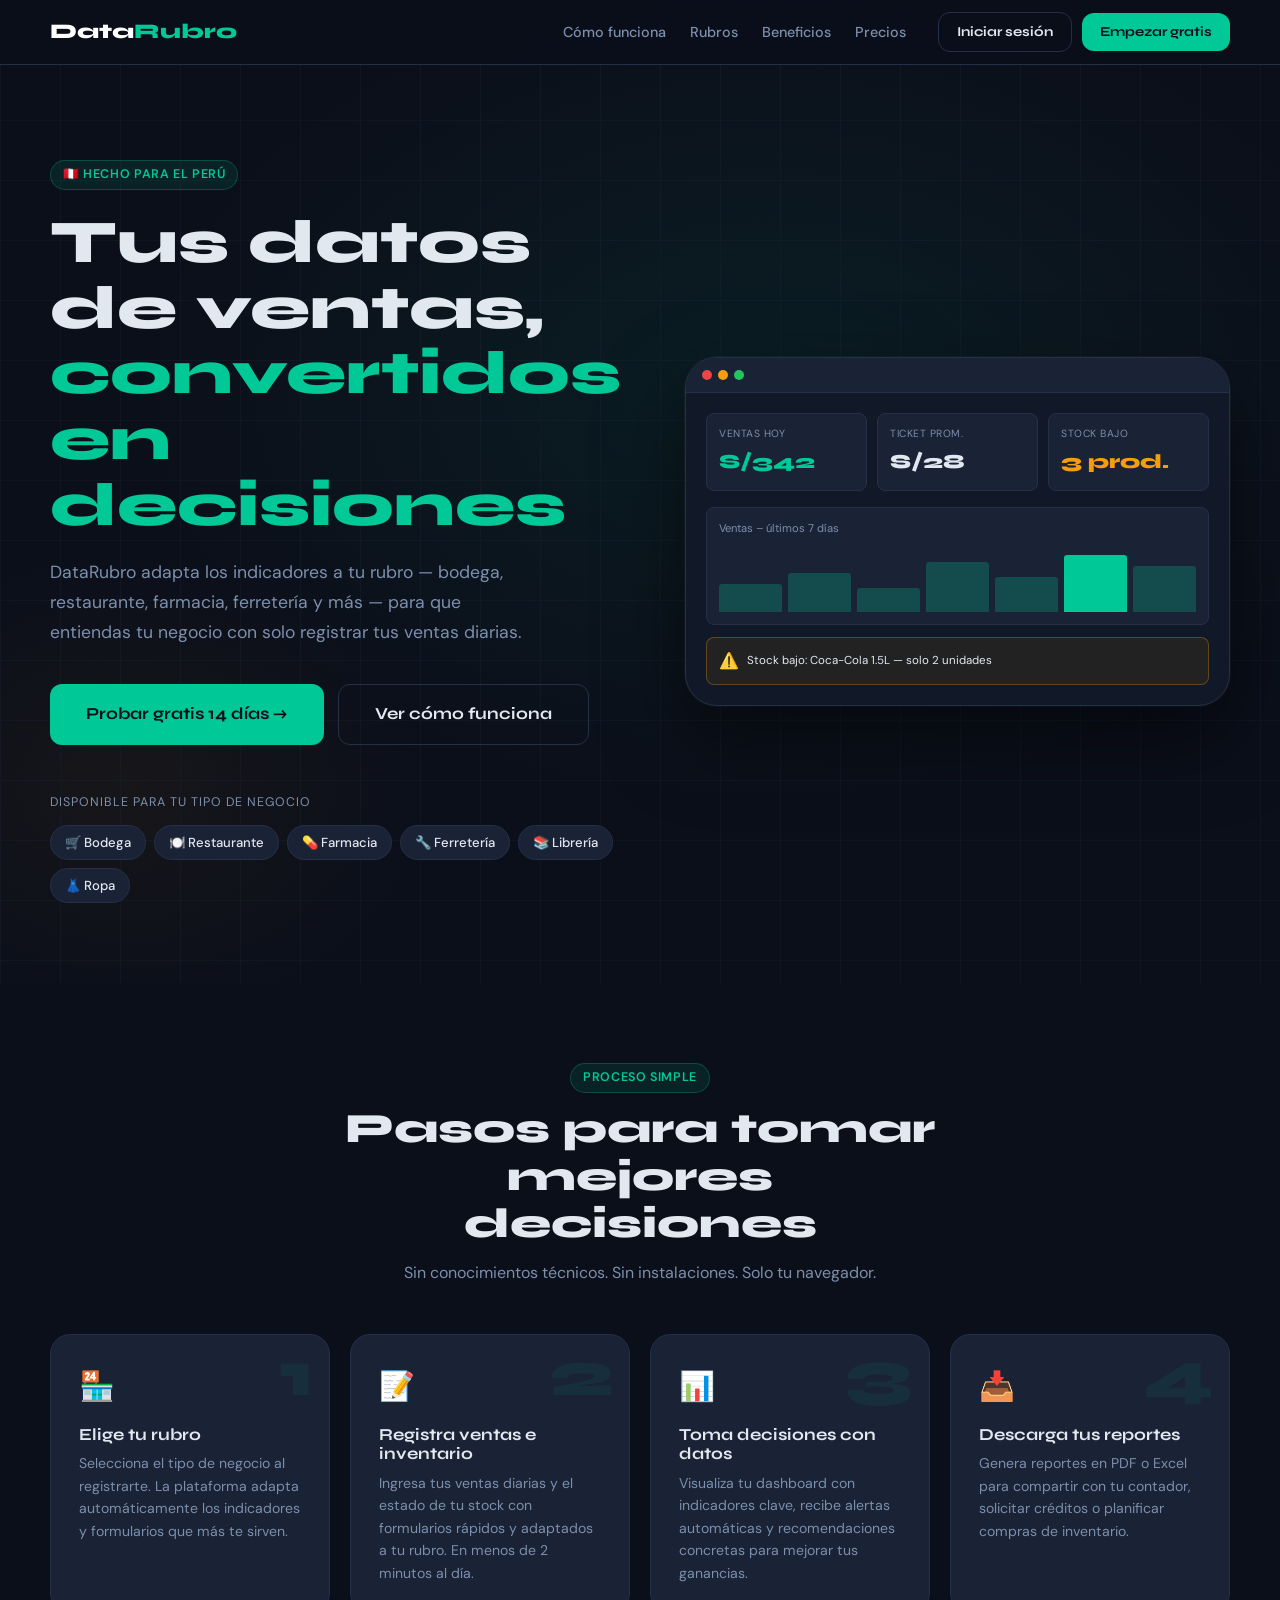
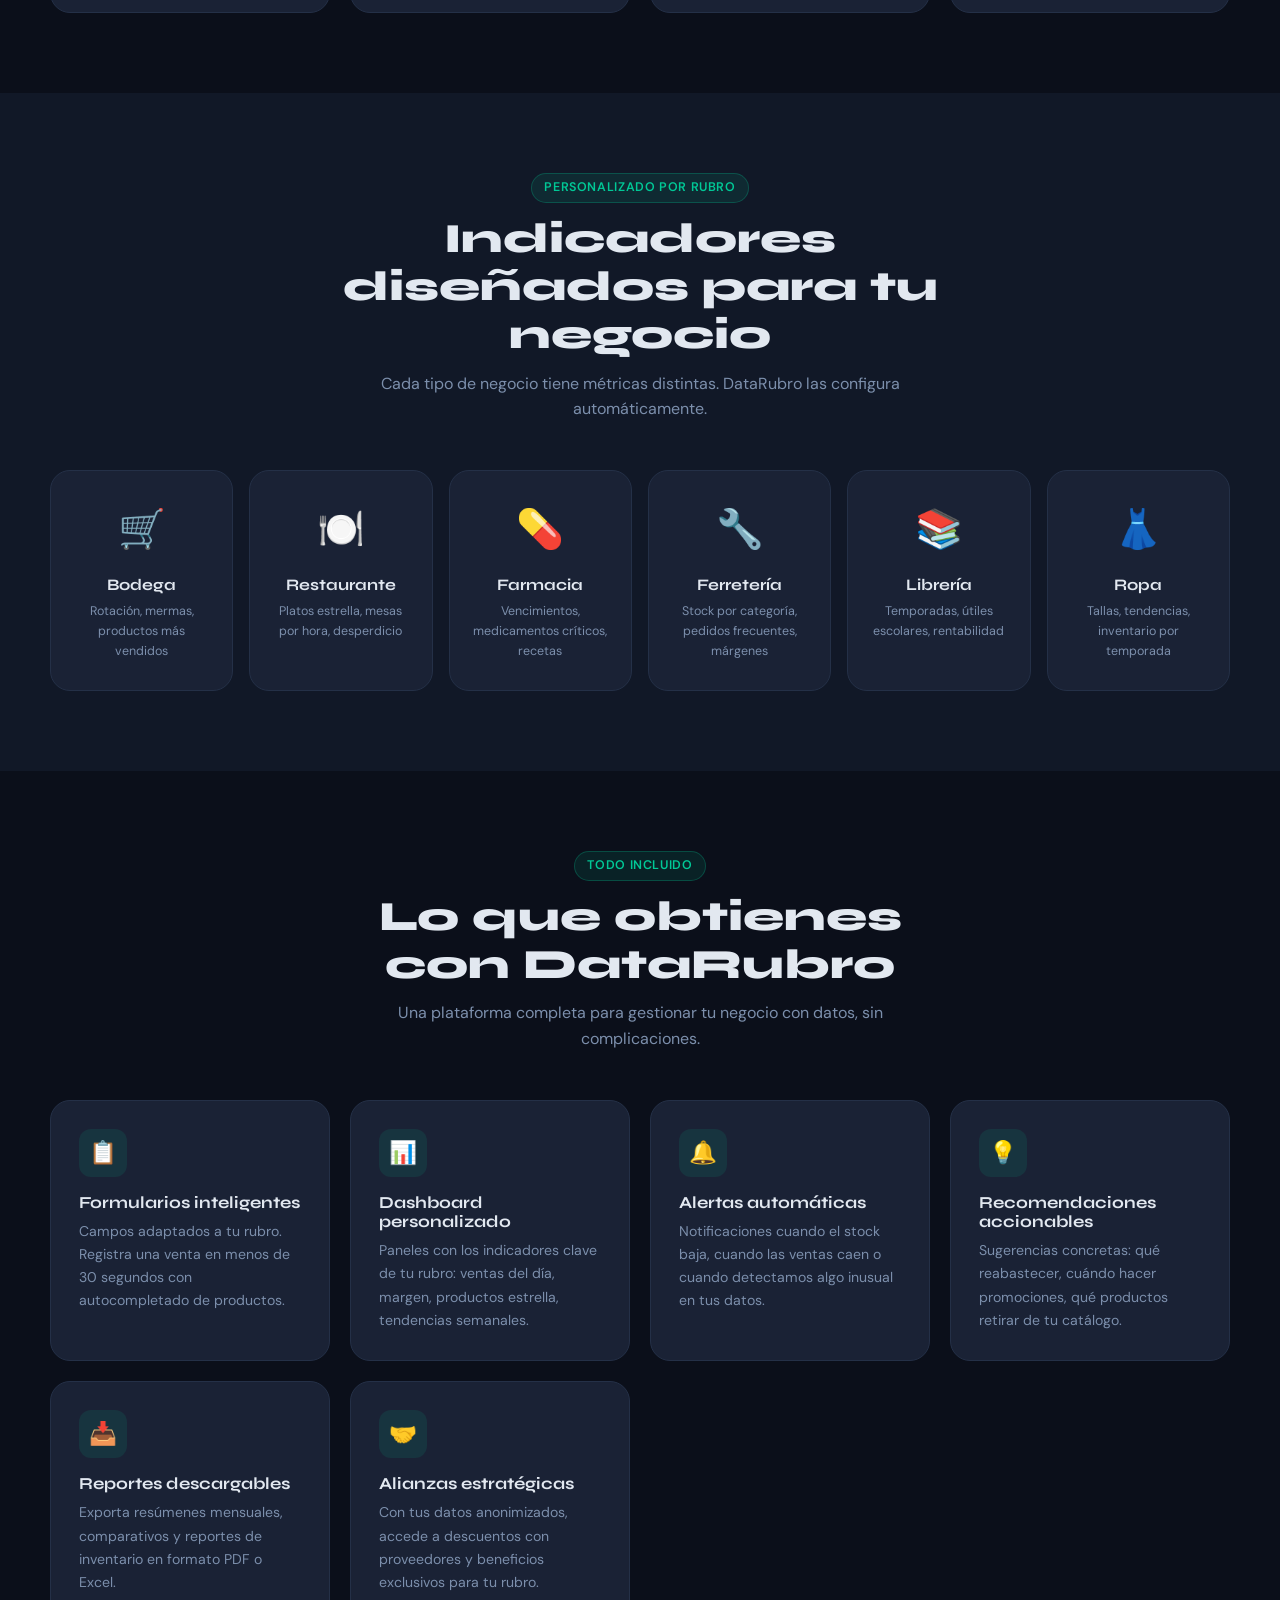
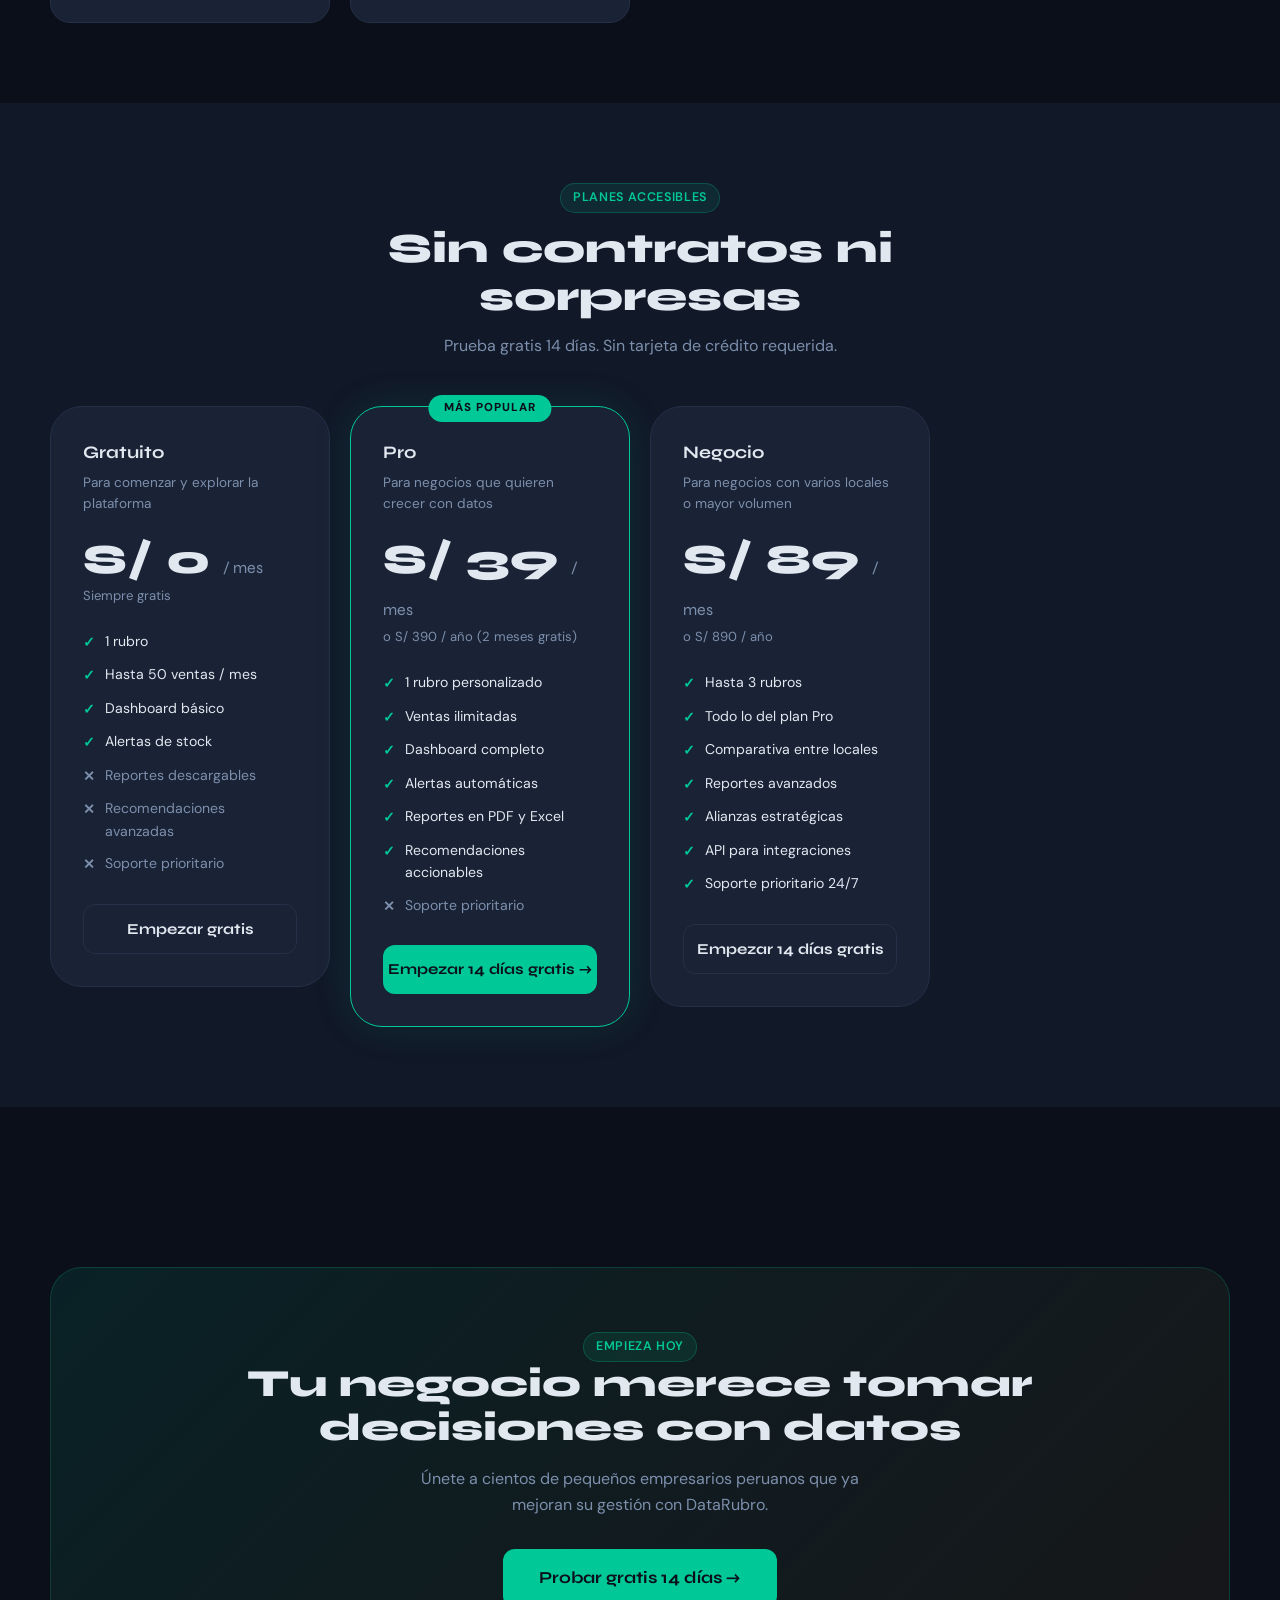
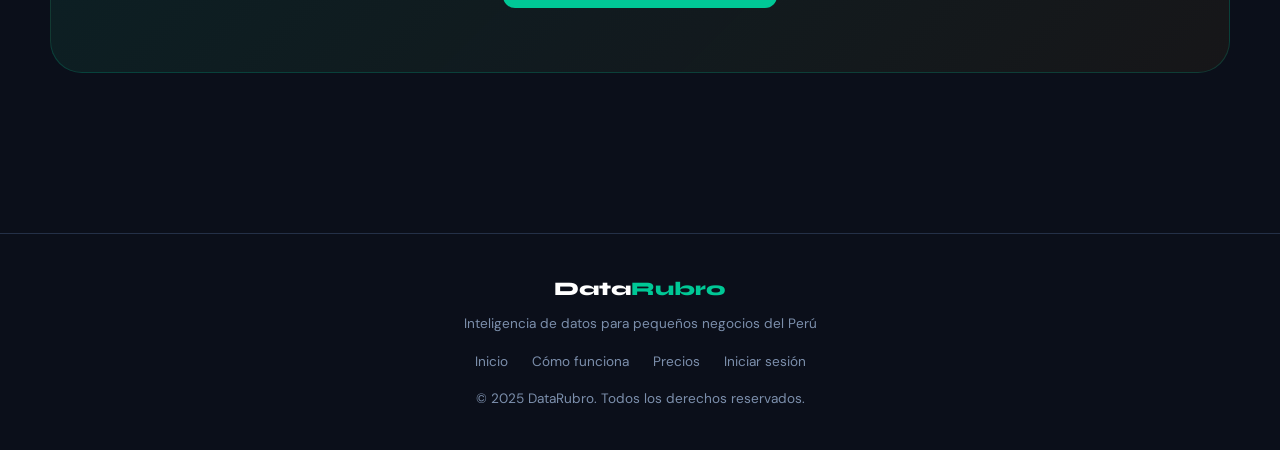
==== commit 8e038260: "Update index.html" ====
--- a/index.html
+++ b/index.html
@@ -4,7 +4,8 @@
   <meta charset="UTF-8"/>
   <meta name="viewport" content="width=device-width, initial-scale=1.0"/>
   <title>DataRubro – Inteligencia de datos para tu negocio</title>
-  <meta name="description" content="Convierte tus ventas en decisiones inteligentes."/>
+  <meta name="description" content="DataRubro convierte registros de ventas e inventario en dashboards, alertas y recomendaciones para micro y pequeños negocios del Perú."/>
+  <link rel="icon" href="data:image/svg+xml,<svg xmlns='http://www.w3.org/2000/svg' viewBox='0 0 32 32'><text y='26' font-size='26'>📊</text></svg>"/>
   <link rel="stylesheet" href="css/main.css"/>
   <link rel="stylesheet" href="css/landing.css"/>
 </head>
@@ -13,9 +14,15 @@
 <!-- NAV -->
 <nav class="navbar">
   <div class="navbar__inner">
-    <a href="#" class="navbar__logo">Data<span>Rubro</span></a>
+    <a href="index.html" class="navbar__logo">Data<span>Rubro</span></a>
+    <ul class="navbar__links">
+      <li><a href="#como-funciona">Cómo funciona</a></li>
+      <li><a href="#rubros">Rubros</a></li>
+      <li><a href="#beneficios">Beneficios</a></li>
+      <li><a href="#precios">Precios</a></li>
+    </ul>
     <div class="navbar__cta">
-      <a href="pages/login.html" class="btn btn--outline btn--sm">Ingresar</a>
+      <a href="pages/login.html" class="btn btn--outline btn--sm">Iniciar sesión</a>
       <a href="pages/register.html" class="btn btn--primary btn--sm">Empezar gratis</a>
     </div>
   </div>
@@ -23,96 +30,203 @@
 
 <!-- HERO -->
 <section class="hero">
-  <div class="hero__inner" style="grid-template-columns:1fr; text-align:center">
-    <div>
-      <span class="badge">🇵🇪 Hecho para pequeños negocios del Perú</span>
+  <div class="hero__bg"></div>
+  <div class="hero__grid"></div>
+  <div class="hero__inner">
+    <div class="hero__content">
+      <div class="hero__tag">
+        <span class="badge">🇵🇪 Hecho para el Perú</span>
+      </div>
       <h1 class="hero__title">
-        Tus ventas diarias,<br>
-        <span>convertidas en decisiones inteligentes</span>
+        Tus datos de ventas,<br/>
+        <span>convertidos en decisiones</span>
       </h1>
-      <p class="hero__desc" style="margin:auto">
-        Registra tus ventas e inventario y recibe dashboards, alertas y recomendaciones
-        adaptadas a tu rubro: bodega, restaurante, farmacia y más.
+      <p class="hero__desc">
+        DataRubro adapta los indicadores a tu rubro — bodega, restaurante, farmacia, ferretería y más —
+        para que entiendas tu negocio con solo registrar tus ventas diarias.
       </p>
-      <div class="hero__cta" style="justify-content:center">
+      <div class="hero__cta">
         <a href="pages/register.html" class="btn btn--primary btn--lg">Probar gratis 14 días →</a>
-      </div>
-    </div>
-  </div>
-</section>
-
-<!-- COMO FUNCIONA -->
+        <a href="#como-funciona" class="btn btn--outline btn--lg">Ver cómo funciona</a>
+      </div>
+      <div class="hero__trust">
+        <p class="hero__trust-label">Disponible para tu tipo de negocio</p>
+        <div class="hero__rubros">
+          <span class="rubro-chip">🛒 Bodega</span>
+          <span class="rubro-chip">🍽️ Restaurante</span>
+          <span class="rubro-chip">💊 Farmacia</span>
+          <span class="rubro-chip">🔧 Ferretería</span>
+          <span class="rubro-chip">📚 Librería</span>
+          <span class="rubro-chip">👗 Ropa</span>
+        </div>
+      </div>
+    </div>
+    <div class="hero__mockup">
+      <div class="mockup-window">
+        <div class="mockup-bar">
+          <div class="mockup-dot"></div><div class="mockup-dot"></div><div class="mockup-dot"></div>
+        </div>
+        <div class="mockup-body">
+          <div class="mockup-kpis">
+            <div class="m-kpi"><div class="m-kpi__lbl">Ventas hoy</div><div class="m-kpi__val green">S/342</div></div>
+            <div class="m-kpi"><div class="m-kpi__lbl">Ticket prom.</div><div class="m-kpi__val">S/28</div></div>
+            <div class="m-kpi"><div class="m-kpi__lbl">Stock bajo</div><div class="m-kpi__val amber">3 prod.</div></div>
+          </div>
+          <div class="mockup-chart">
+            <div class="m-chart-title">Ventas – últimos 7 días</div>
+            <div class="m-bars" id="hero-bars"></div>
+          </div>
+          <div class="mockup-alert">
+            <span class="mockup-alert__icon">⚠️</span>
+            <span>Stock bajo: Coca-Cola 1.5L — solo 2 unidades</span>
+          </div>
+        </div>
+      </div>
+    </div>
+  </div>
+</section>
+
+<!-- HOW IT WORKS -->
+<section class="section" id="como-funciona">
+  <div class="container">
+    <div class="section-head text-center">
+      <span class="badge">Proceso simple</span>
+      <h2>Pasos para tomar mejores decisiones</h2>
+      <p>Sin conocimientos técnicos. Sin instalaciones. Solo tu navegador.</p>
+    </div>
+    <div class="steps-grid">
+      <div class="step-card"><div class="step-card__num">1</div><div class="step-card__icon">🏪</div><h3 class="step-card__title">Elige tu rubro</h3><p class="step-card__desc">Selecciona el tipo de negocio al registrarte. La plataforma adapta automáticamente los indicadores y formularios que más te sirven.</p></div>
+      <div class="step-card"><div class="step-card__num">2</div><div class="step-card__icon">📝</div><h3 class="step-card__title">Registra ventas e inventario</h3><p class="step-card__desc">Ingresa tus ventas diarias y el estado de tu stock con formularios rápidos y adaptados a tu rubro. En menos de 2 minutos al día.</p></div>
+      <div class="step-card"><div class="step-card__num">3</div><div class="step-card__icon">📊</div><h3 class="step-card__title">Toma decisiones con datos</h3><p class="step-card__desc">Visualiza tu dashboard con indicadores clave, recibe alertas automáticas y recomendaciones concretas para mejorar tus ganancias.</p></div>
+      <div class="step-card"><div class="step-card__num">4</div><div class="step-card__icon">📥</div><h3 class="step-card__title">Descarga tus reportes</h3><p class="step-card__desc">Genera reportes en PDF o Excel para compartir con tu contador, solicitar créditos o planificar compras de inventario.</p></div>
+    </div>
+  </div>
+</section>
+
+<!-- RUBROS -->
+<section class="section" id="rubros" style="background:var(--clr-surface)">
+  <div class="container">
+    <div class="section-head text-center">
+      <span class="badge">Personalizado por rubro</span>
+      <h2>Indicadores diseñados para tu negocio</h2>
+      <p>Cada tipo de negocio tiene métricas distintas. DataRubro las configura automáticamente.</p>
+    </div>
+    <div class="rubros-grid">
+      <div class="rubro-card"><div class="rubro-card__icon">🛒</div><div class="rubro-card__name">Bodega</div><div class="rubro-card__desc">Rotación, mermas, productos más vendidos</div></div>
+      <div class="rubro-card"><div class="rubro-card__icon">🍽️</div><div class="rubro-card__name">Restaurante</div><div class="rubro-card__desc">Platos estrella, mesas por hora, desperdicio</div></div>
+      <div class="rubro-card"><div class="rubro-card__icon">💊</div><div class="rubro-card__name">Farmacia</div><div class="rubro-card__desc">Vencimientos, medicamentos críticos, recetas</div></div>
+      <div class="rubro-card"><div class="rubro-card__icon">🔧</div><div class="rubro-card__name">Ferretería</div><div class="rubro-card__desc">Stock por categoría, pedidos frecuentes, márgenes</div></div>
+      <div class="rubro-card"><div class="rubro-card__icon">📚</div><div class="rubro-card__name">Librería</div><div class="rubro-card__desc">Temporadas, útiles escolares, rentabilidad</div></div>
+      <div class="rubro-card"><div class="rubro-card__icon">👗</div><div class="rubro-card__name">Ropa</div><div class="rubro-card__desc">Tallas, tendencias, inventario por temporada</div></div>
+    </div>
+  </div>
+</section>
+
+<!-- FEATURES -->
+<section class="section" id="beneficios">
+  <div class="container">
+    <div class="section-head text-center">
+      <span class="badge">Todo incluido</span>
+      <h2>Lo que obtienes con DataRubro</h2>
+      <p>Una plataforma completa para gestionar tu negocio con datos, sin complicaciones.</p>
+    </div>
+    <div class="features-grid">
+      <div class="feature-card"><div class="feature-card__icon">📋</div><h3 class="feature-card__title">Formularios inteligentes</h3><p class="feature-card__desc">Campos adaptados a tu rubro. Registra una venta en menos de 30 segundos con autocompletado de productos.</p></div>
+      <div class="feature-card"><div class="feature-card__icon">📊</div><h3 class="feature-card__title">Dashboard personalizado</h3><p class="feature-card__desc">Paneles con los indicadores clave de tu rubro: ventas del día, margen, productos estrella, tendencias semanales.</p></div>
+      <div class="feature-card"><div class="feature-card__icon">🔔</div><h3 class="feature-card__title">Alertas automáticas</h3><p class="feature-card__desc">Notificaciones cuando el stock baja, cuando las ventas caen o cuando detectamos algo inusual en tus datos.</p></div>
+      <div class="feature-card"><div class="feature-card__icon">💡</div><h3 class="feature-card__title">Recomendaciones accionables</h3><p class="feature-card__desc">Sugerencias concretas: qué reabastecer, cuándo hacer promociones, qué productos retirar de tu catálogo.</p></div>
+      <div class="feature-card"><div class="feature-card__icon">📥</div><h3 class="feature-card__title">Reportes descargables</h3><p class="feature-card__desc">Exporta resúmenes mensuales, comparativos y reportes de inventario en formato PDF o Excel.</p></div>
+      <div class="feature-card"><div class="feature-card__icon">🤝</div><h3 class="feature-card__title">Alianzas estratégicas</h3><p class="feature-card__desc">Con tus datos anonimizados, accede a descuentos con proveedores y beneficios exclusivos para tu rubro.</p></div>
+    </div>
+  </div>
+</section>
+
+<!-- PRICING -->
+<section class="section" id="precios" style="background:var(--clr-surface)">
+  <div class="container">
+    <div class="section-head text-center">
+      <span class="badge">Planes accesibles</span>
+      <h2>Sin contratos ni sorpresas</h2>
+      <p>Prueba gratis 14 días. Sin tarjeta de crédito requerida.</p>
+    </div>
+    <div class="pricing-grid">
+      <div class="plan-card">
+        <div class="plan-name">Gratuito</div>
+        <div class="plan-desc">Para comenzar y explorar la plataforma</div>
+        <div class="plan-price">S/ 0 <span>/ mes</span></div>
+        <div class="plan-period">Siempre gratis</div>
+        <ul class="plan-features">
+          <li>1 rubro</li><li>Hasta 50 ventas / mes</li><li>Dashboard básico</li>
+          <li>Alertas de stock</li><li class="no">Reportes descargables</li>
+          <li class="no">Recomendaciones avanzadas</li><li class="no">Soporte prioritario</li>
+        </ul>
+        <a href="pages/register.html" class="btn btn--outline" style="width:100%;justify-content:center">Empezar gratis</a>
+      </div>
+      <div class="plan-card plan-card--featured">
+        <div class="plan-badge">Más popular</div>
+        <div class="plan-name">Pro</div>
+        <div class="plan-desc">Para negocios que quieren crecer con datos</div>
+        <div class="plan-price">S/ 39 <span>/ mes</span></div>
+        <div class="plan-period">o S/ 390 / año (2 meses gratis)</div>
+        <ul class="plan-features">
+          <li>1 rubro personalizado</li><li>Ventas ilimitadas</li><li>Dashboard completo</li>
+          <li>Alertas automáticas</li><li>Reportes en PDF y Excel</li>
+          <li>Recomendaciones accionables</li><li class="no">Soporte prioritario</li>
+        </ul>
+        <a href="pages/register.html" class="btn btn--primary" style="width:100%;justify-content:center">Empezar 14 días gratis →</a>
+      </div>
+      <div class="plan-card">
+        <div class="plan-name">Negocio</div>
+        <div class="plan-desc">Para negocios con varios locales o mayor volumen</div>
+        <div class="plan-price">S/ 89 <span>/ mes</span></div>
+        <div class="plan-period">o S/ 890 / año</div>
+        <ul class="plan-features">
+          <li>Hasta 3 rubros</li><li>Todo lo del plan Pro</li><li>Comparativa entre locales</li>
+          <li>Reportes avanzados</li><li>Alianzas estratégicas</li>
+          <li>API para integraciones</li><li>Soporte prioritario 24/7</li>
+        </ul>
+        <a href="pages/register.html" class="btn btn--outline" style="width:100%;justify-content:center">Empezar 14 días gratis</a>
+      </div>
+    </div>
+  </div>
+</section>
+
+<!-- CTA -->
 <section class="section">
-  <div class="container text-center">
-    <h2>Así de simple</h2>
-    <div class="steps-grid" style="margin-top:40px">
-      <div class="step-card">
-        <h3>1️⃣ Elige tu rubro</h3>
-        <p>La plataforma adapta automáticamente los indicadores.</p>
-      </div>
-      <div class="step-card">
-        <h3>2️⃣ Registra ventas</h3>
-        <p>En menos de 2 minutos al día desde tu celular o PC.</p>
-      </div>
-      <div class="step-card">
-        <h3>3️⃣ Toma decisiones</h3>
-        <p>Recibe alertas y recomendaciones prácticas.</p>
-      </div>
-    </div>
-  </div>
-</section>
-
-<!-- BENEFICIOS -->
-<section class="section" style="background:var(--clr-surface)">
-  <div class="container text-center">
-    <h2>Lo que obtienes</h2>
-    <div class="features-grid" style="margin-top:40px">
-      <div class="feature-card">📊 Dashboard personalizado</div>
-      <div class="feature-card">🔔 Alertas automáticas</div>
-      <div class="feature-card">📥 Reportes descargables</div>
-      <div class="feature-card">💡 Recomendaciones accionables</div>
-    </div>
-  </div>
-</section>
-
-<!-- PRECIOS -->
-<section class="section">
-  <div class="container text-center">
-    <h2>Planes simples</h2>
-    <div class="pricing-grid" style="margin-top:40px">
-      
-      <div class="plan-card">
-        <h3>Gratuito</h3>
-        <div class="plan-price">S/ 0 <span>/ mes</span></div>
-        <p>Para empezar</p>
-        <a href="pages/register.html" class="btn btn--outline" style="width:100%">Empezar</a>
-      </div>
-
-      <div class="plan-card plan-card--featured">
-        <h3>Pro</h3>
-        <div class="plan-price">S/ 39 <span>/ mes</span></div>
-        <p>Ventas ilimitadas + reportes + recomendaciones</p>
-        <a href="pages/register.html" class="btn btn--primary" style="width:100%">Probar 14 días →</a>
-      </div>
-
-    </div>
-  </div>
-</section>
-
-<!-- CTA FINAL -->
-<section class="section">
-  <div class="container text-center">
+  <div class="container">
     <div class="cta-section">
-      <h2>Empieza hoy mismo</h2>
-      <p>Convierte tus datos en crecimiento real.</p>
-      <a href="pages/register.html" class="btn btn--primary btn--lg">Crear cuenta gratis →</a>
-    </div>
-  </div>
-</section>
-
-<footer style="text-align:center;padding:40px 0;color:var(--clr-muted)">
-  © 2025 DataRubro
+      <span class="badge">Empieza hoy</span>
+      <h2>Tu negocio merece tomar decisiones con datos</h2>
+      <p>Únete a cientos de pequeños empresarios peruanos que ya mejoran su gestión con DataRubro.</p>
+      <a href="pages/register.html" class="btn btn--primary btn--lg">Probar gratis 14 días →</a>
+    </div>
+  </div>
+</section>
+
+<footer>
+  <div class="container">
+    <div class="footer-logo">Data<span>Rubro</span></div>
+    <p>Inteligencia de datos para pequeños negocios del Perú</p>
+    <div class="footer-links">
+      <a href="index.html">Inicio</a>
+      <a href="#como-funciona">Cómo funciona</a>
+      <a href="#precios">Precios</a>
+      <a href="pages/login.html">Iniciar sesión</a>
+    </div>
+    <p style="margin-top:8px">© 2025 DataRubro. Todos los derechos reservados.</p>
+  </div>
 </footer>
 
+<script>
+  const heights = [45,62,38,78,55,90,72];
+  const bars = document.getElementById('hero-bars');
+  if(bars) bars.innerHTML = heights.map((h,i)=>`<div class="m-bar ${i===5?'active':''}" style="height:${h}%"></div>`).join('');
+  document.querySelectorAll('a[href^="#"]').forEach(a=>{
+    a.addEventListener('click',e=>{
+      const t=document.querySelector(a.getAttribute('href'));
+      if(t){e.preventDefault();t.scrollIntoView({behavior:'smooth',block:'start'});}
+    });
+  });
+</script>
 </body>
 </html>
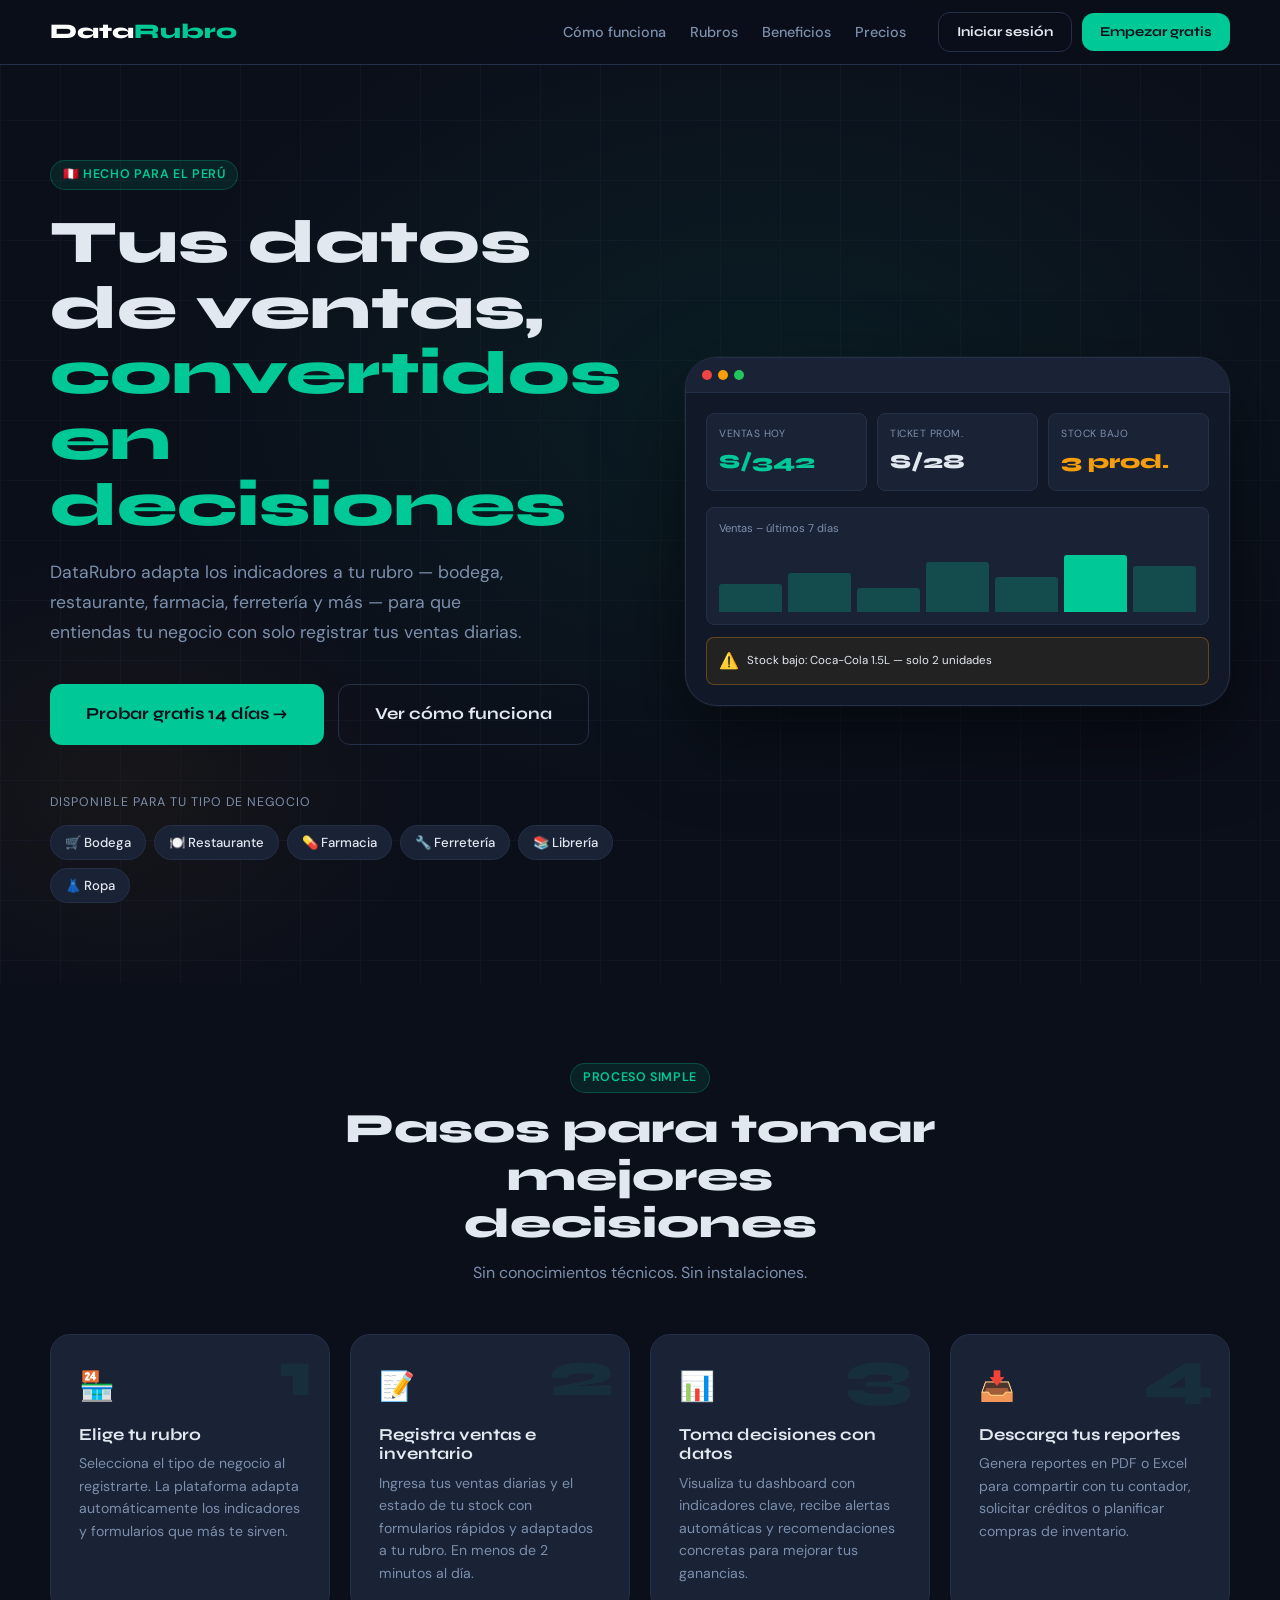
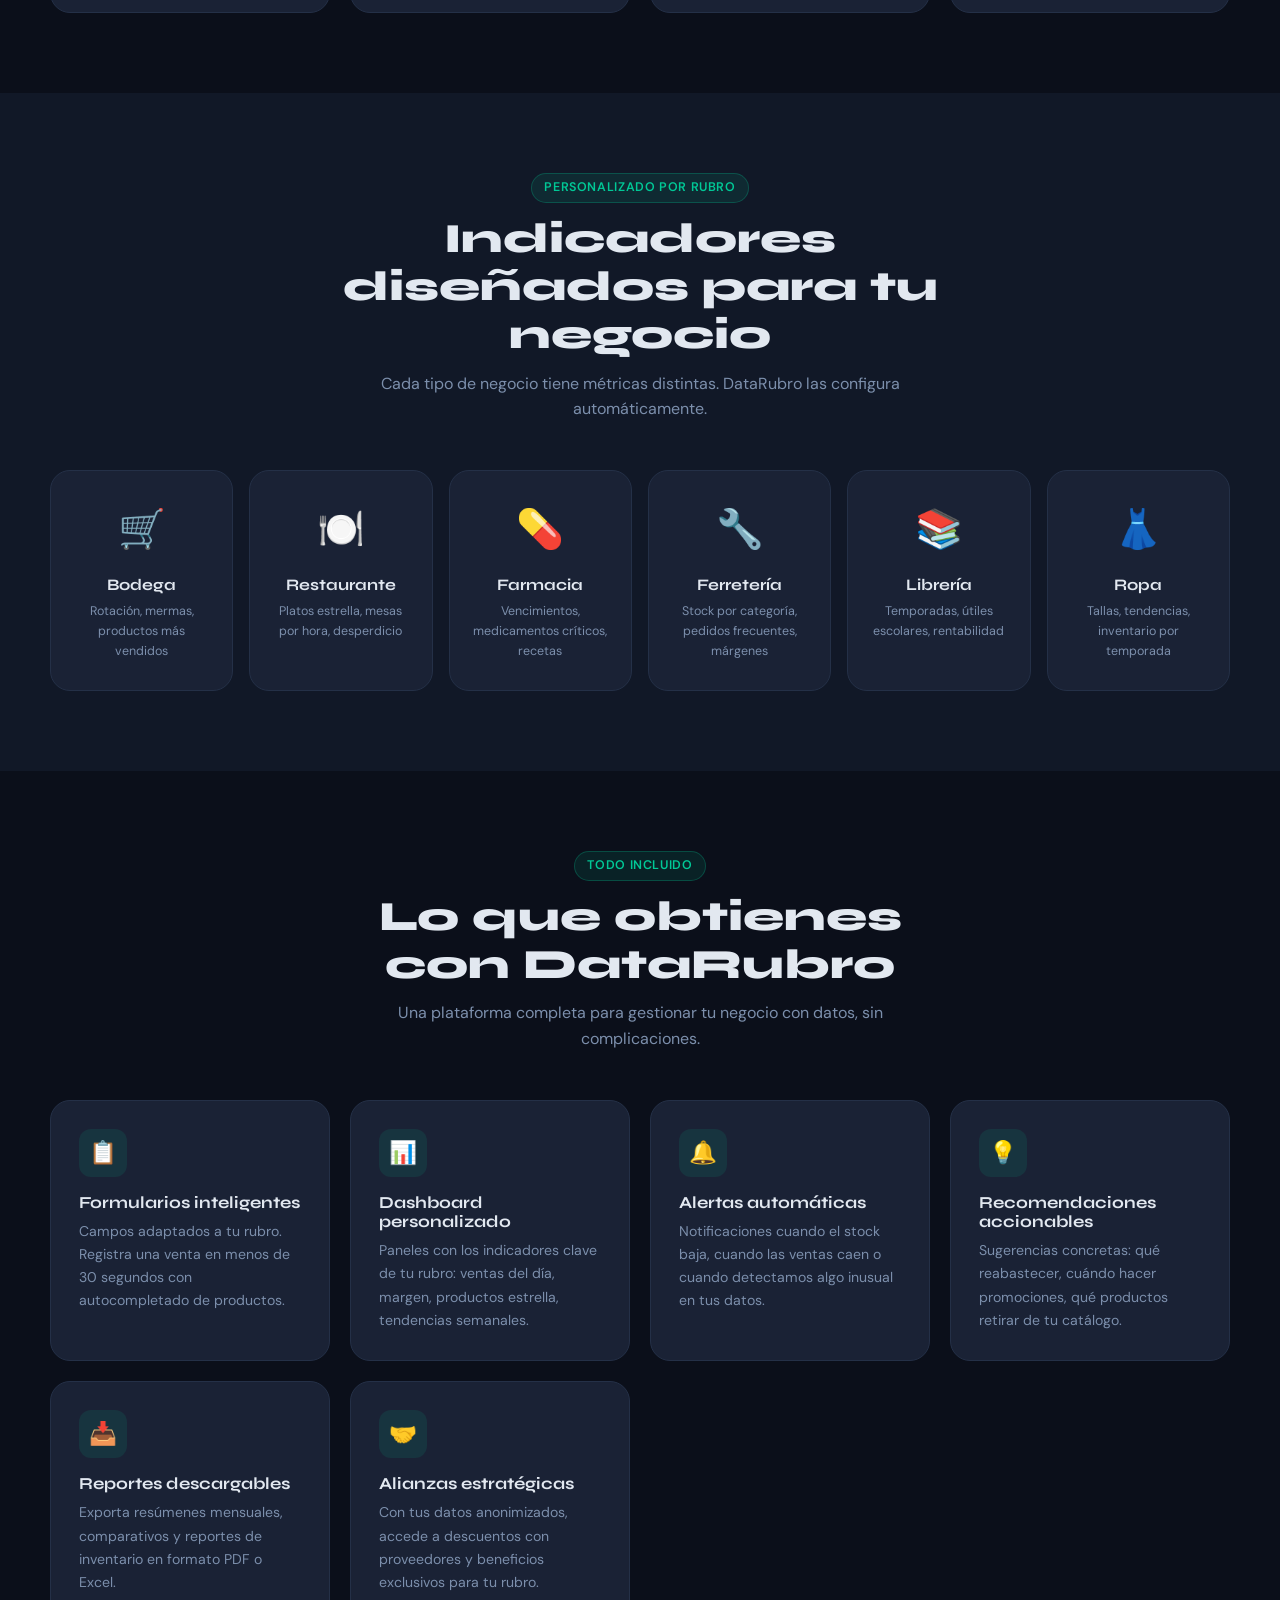
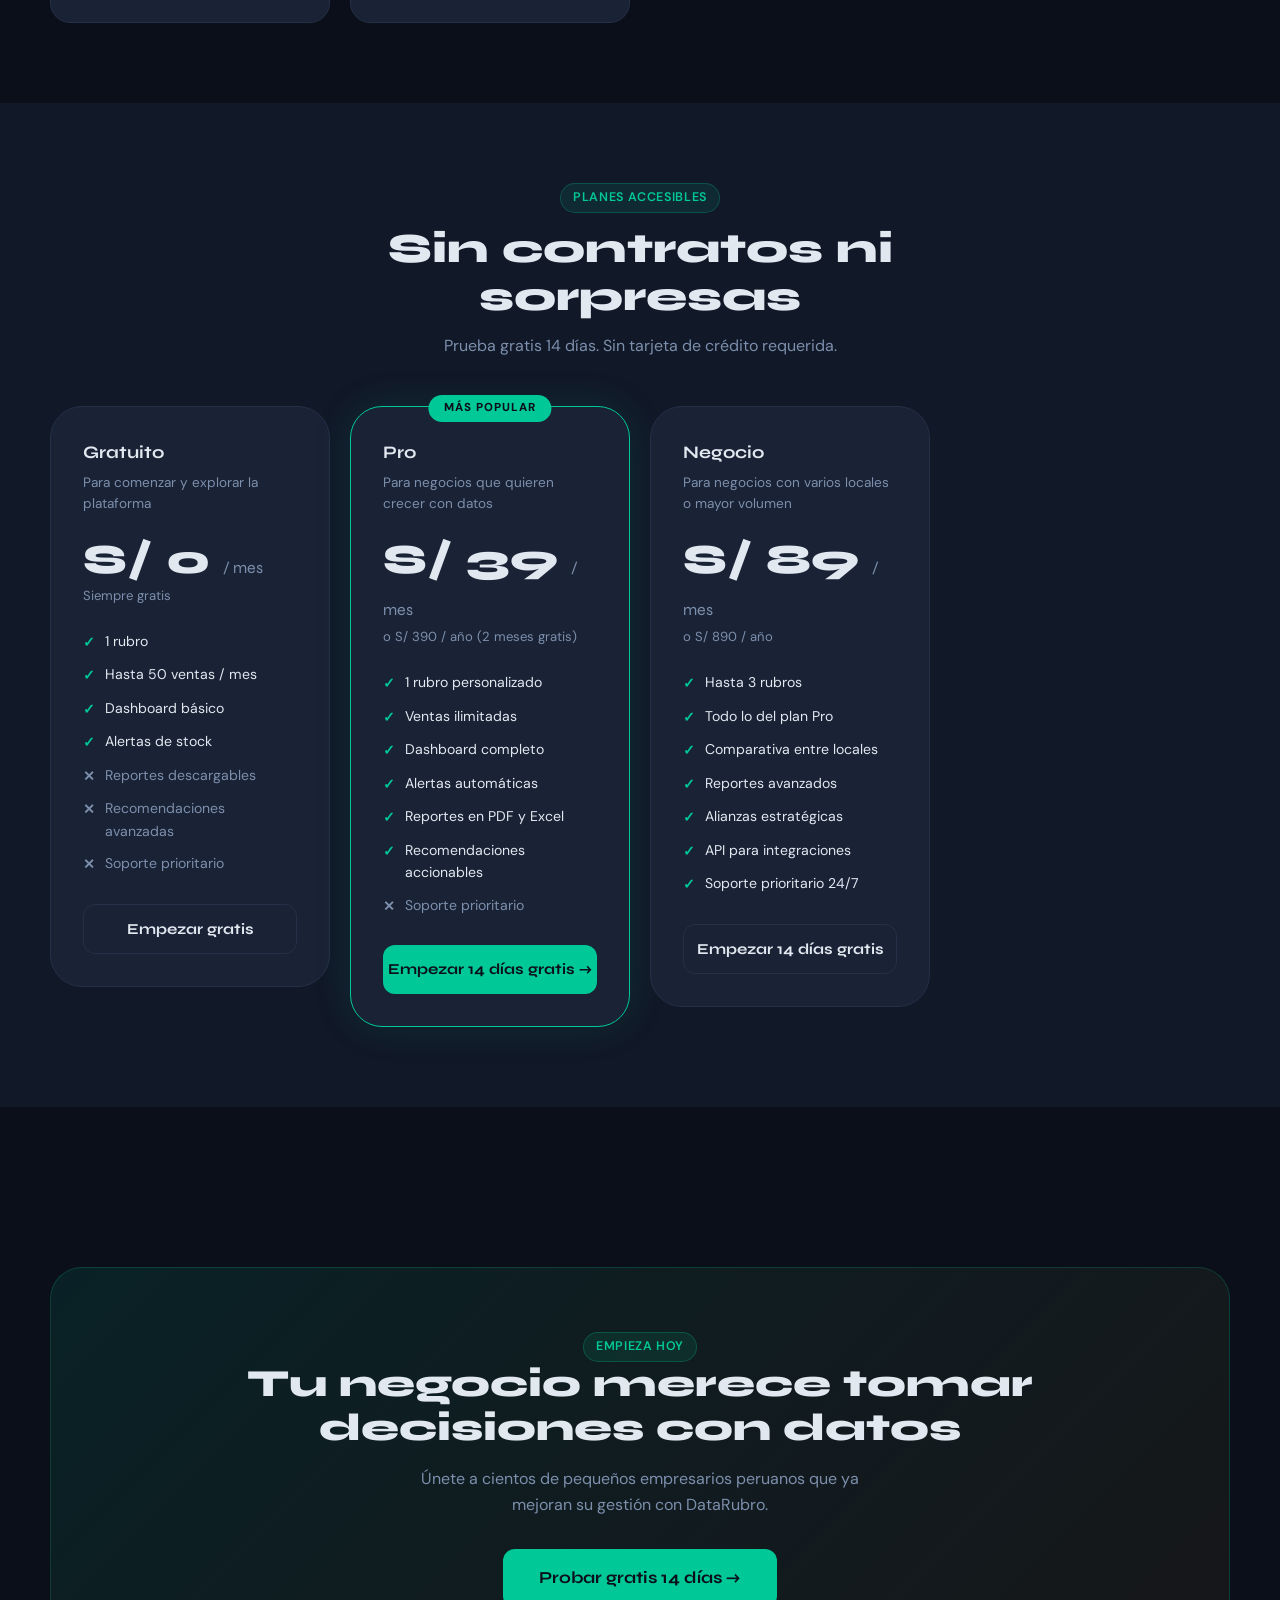
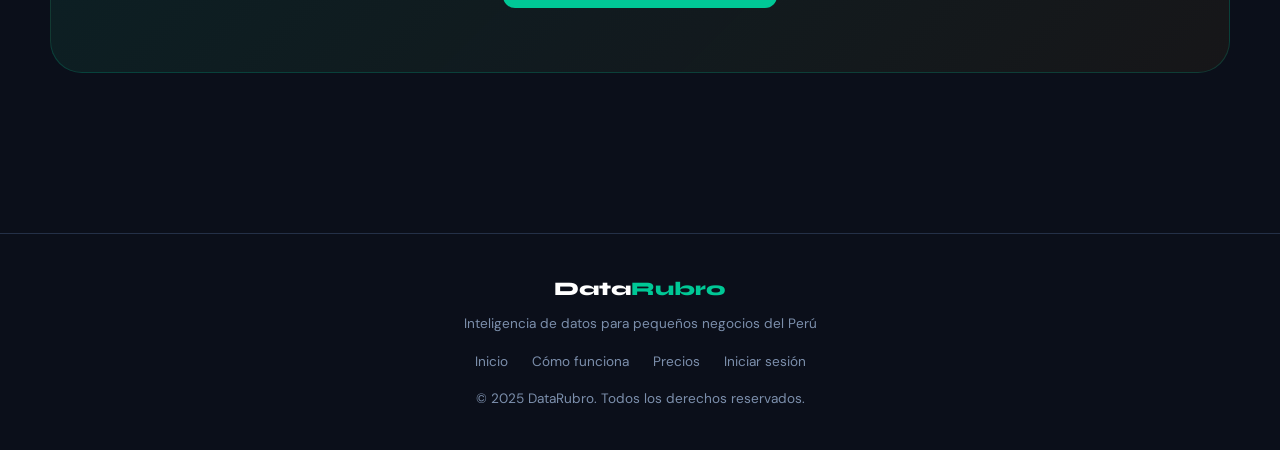
==== commit 85ff3b2d: "Update index.html" ====
--- a/index.html
+++ b/index.html
@@ -92,7 +92,7 @@
     <div class="section-head text-center">
       <span class="badge">Proceso simple</span>
       <h2>Pasos para tomar mejores decisiones</h2>
-      <p>Sin conocimientos técnicos. Sin instalaciones. Solo tu navegador.</p>
+      <p>Sin conocimientos técnicos. Sin instalaciones.</p>
     </div>
     <div class="steps-grid">
       <div class="step-card"><div class="step-card__num">1</div><div class="step-card__icon">🏪</div><h3 class="step-card__title">Elige tu rubro</h3><p class="step-card__desc">Selecciona el tipo de negocio al registrarte. La plataforma adapta automáticamente los indicadores y formularios que más te sirven.</p></div>
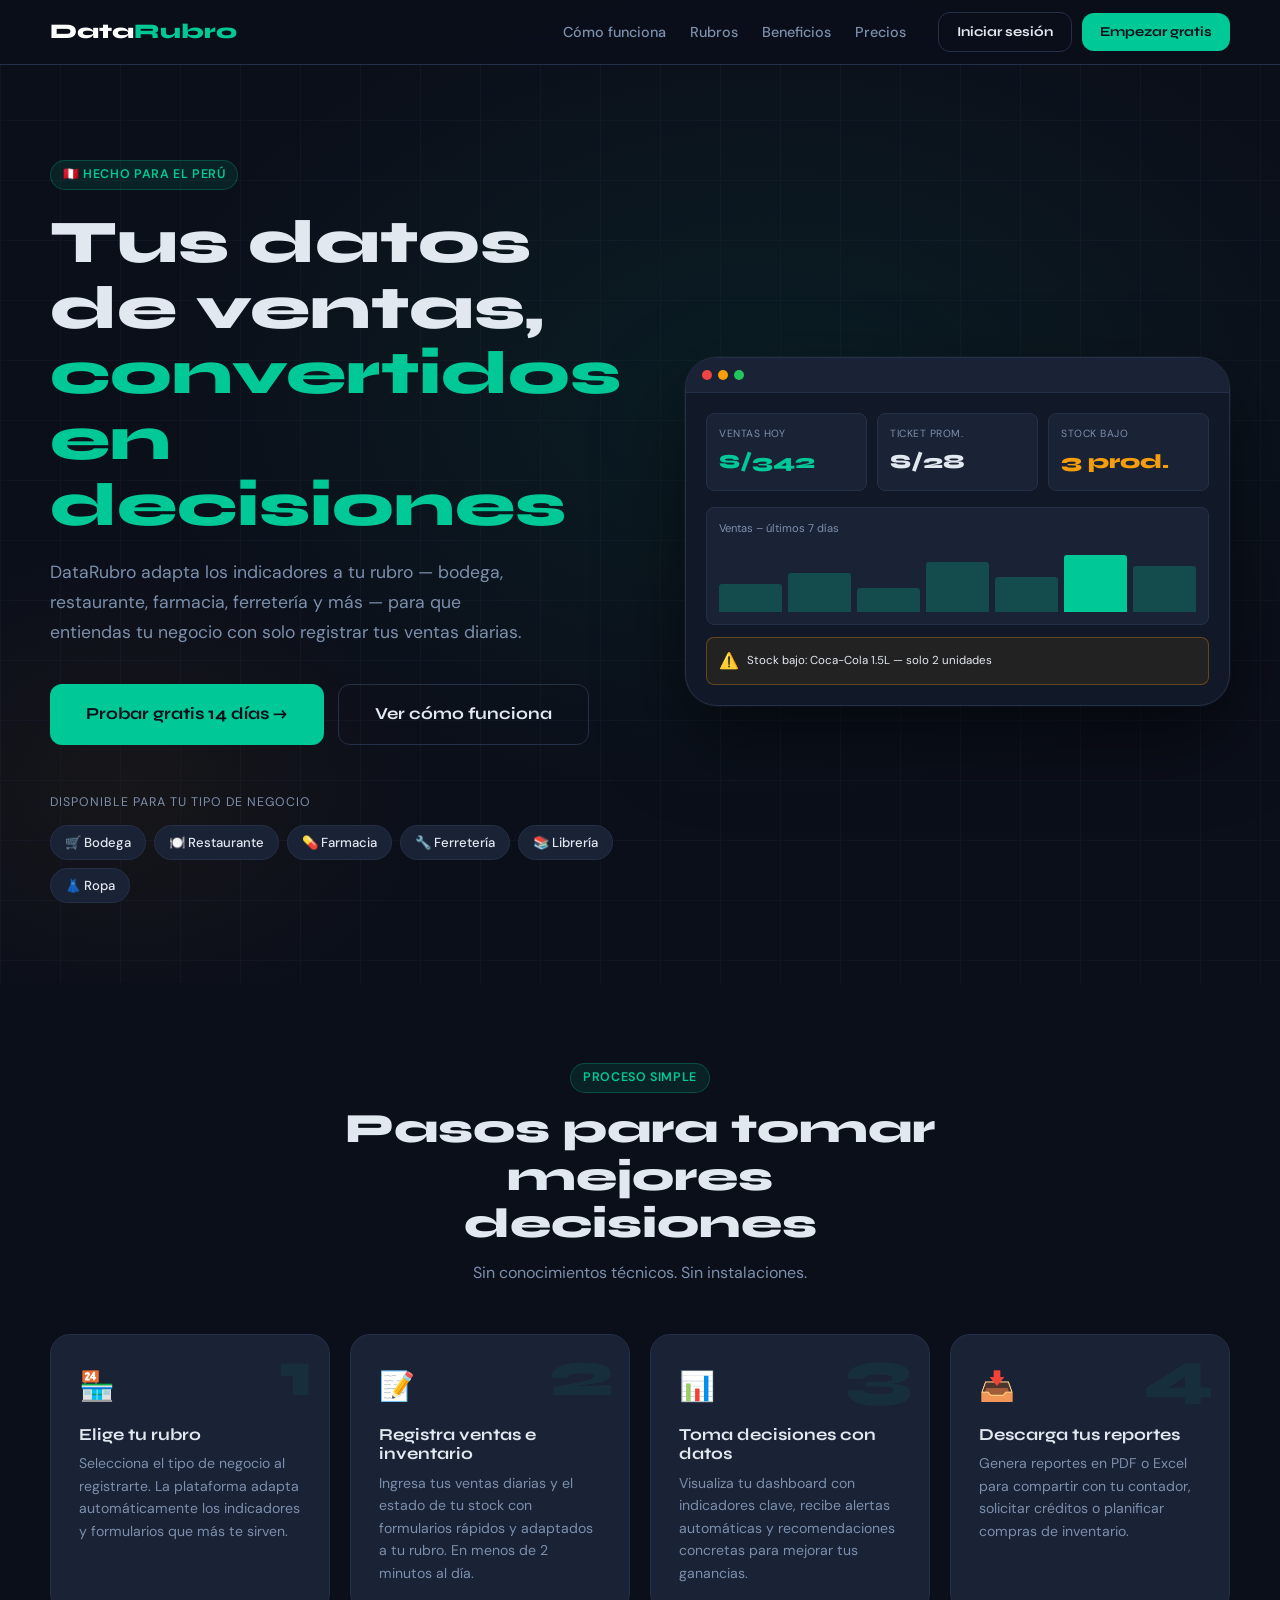
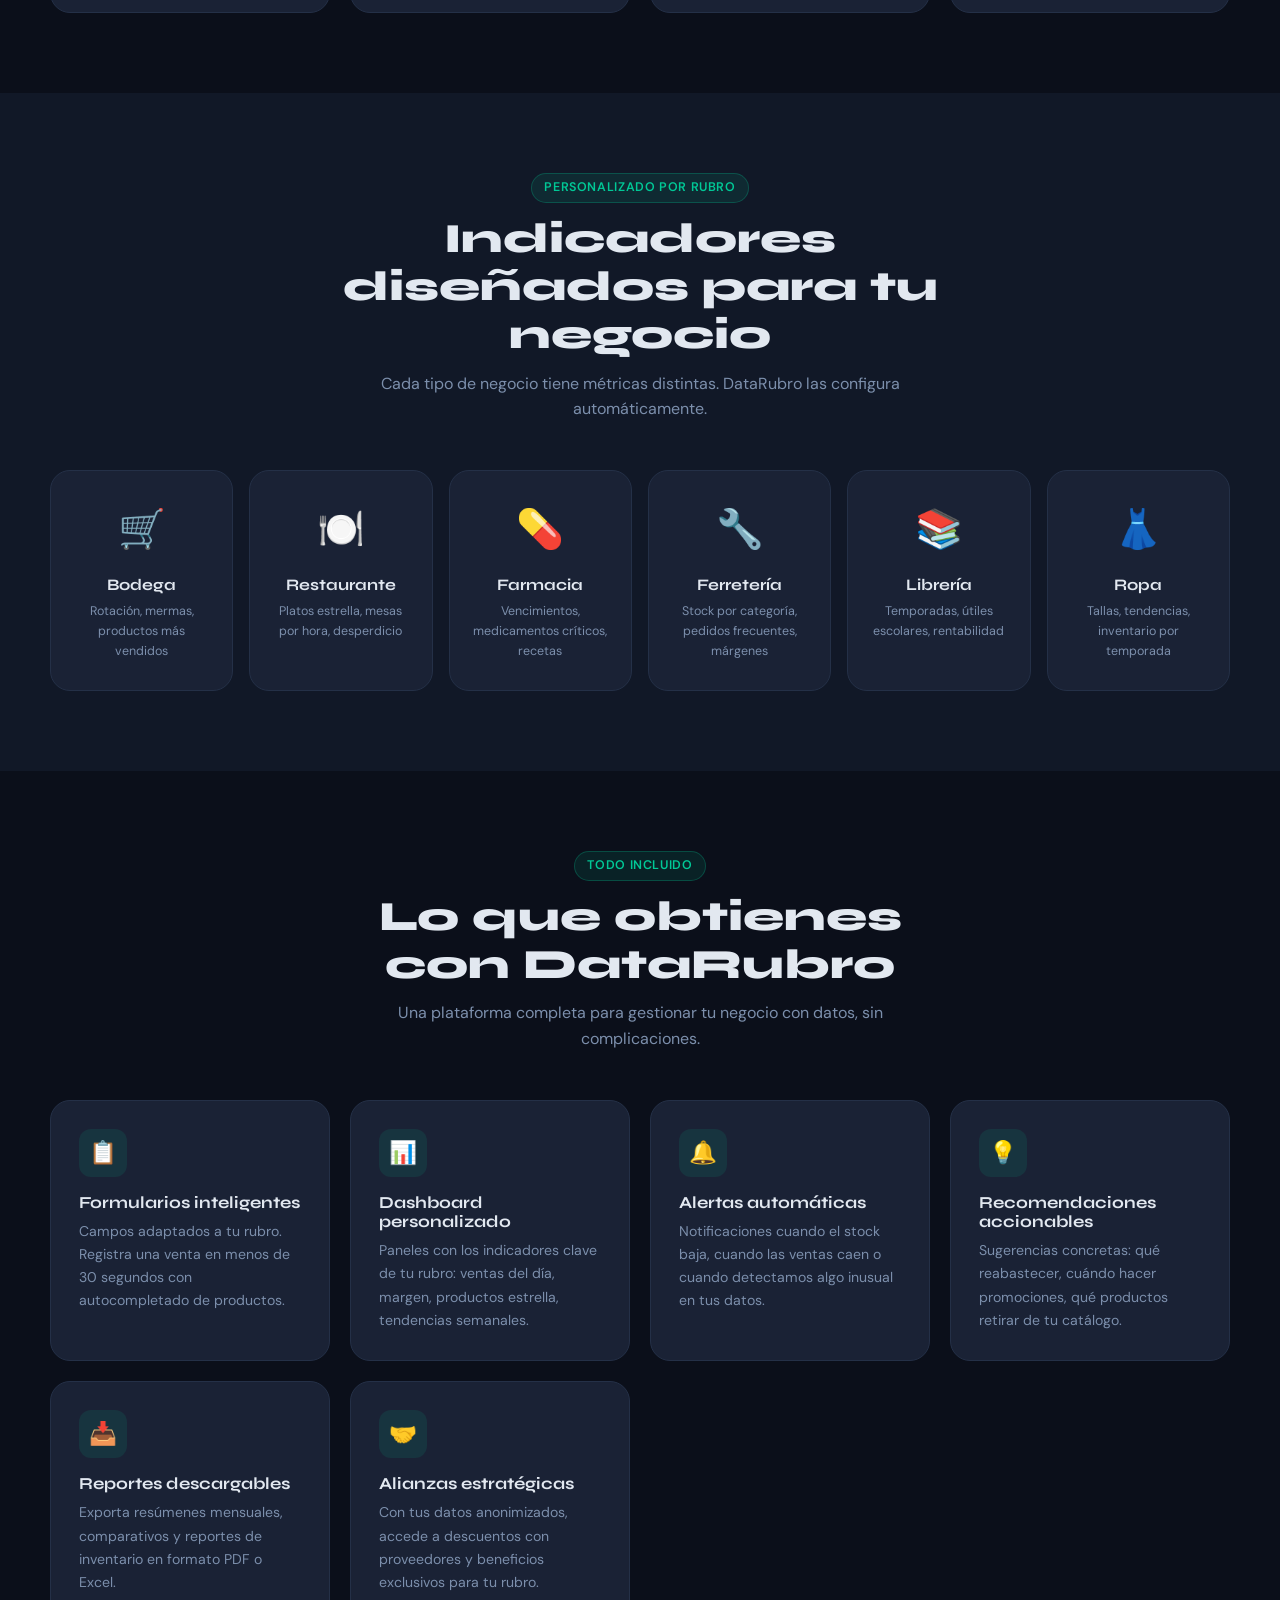
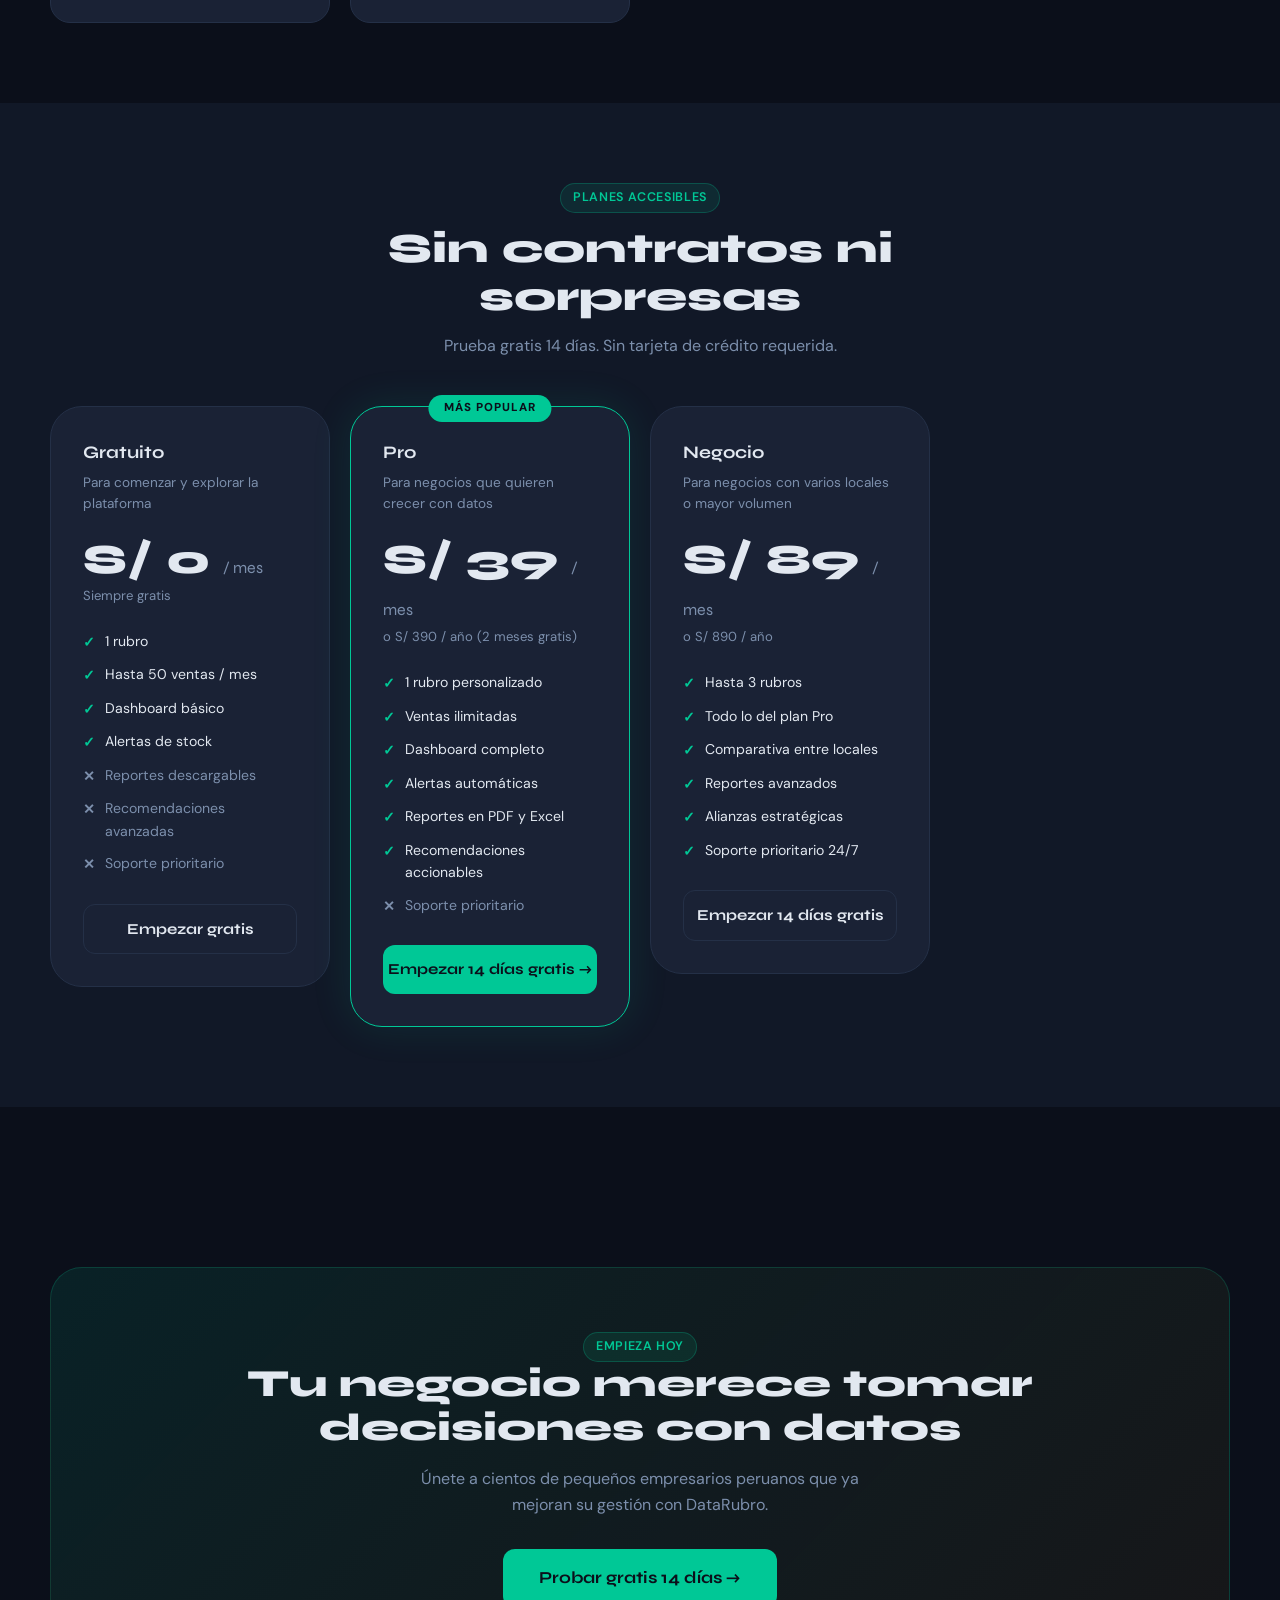
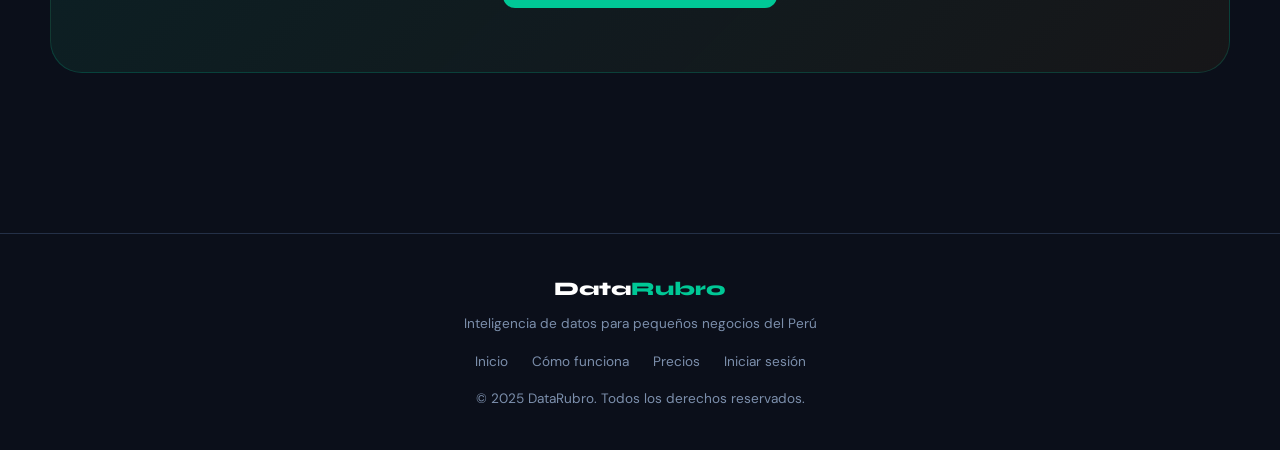
==== commit a0871db5: "Update index.html" ====
--- a/index.html
+++ b/index.html
@@ -183,7 +183,7 @@
         <ul class="plan-features">
           <li>Hasta 3 rubros</li><li>Todo lo del plan Pro</li><li>Comparativa entre locales</li>
           <li>Reportes avanzados</li><li>Alianzas estratégicas</li>
-          <li>API para integraciones</li><li>Soporte prioritario 24/7</li>
+          <li>Soporte prioritario 24/7</li>
         </ul>
         <a href="pages/register.html" class="btn btn--outline" style="width:100%;justify-content:center">Empezar 14 días gratis</a>
       </div>
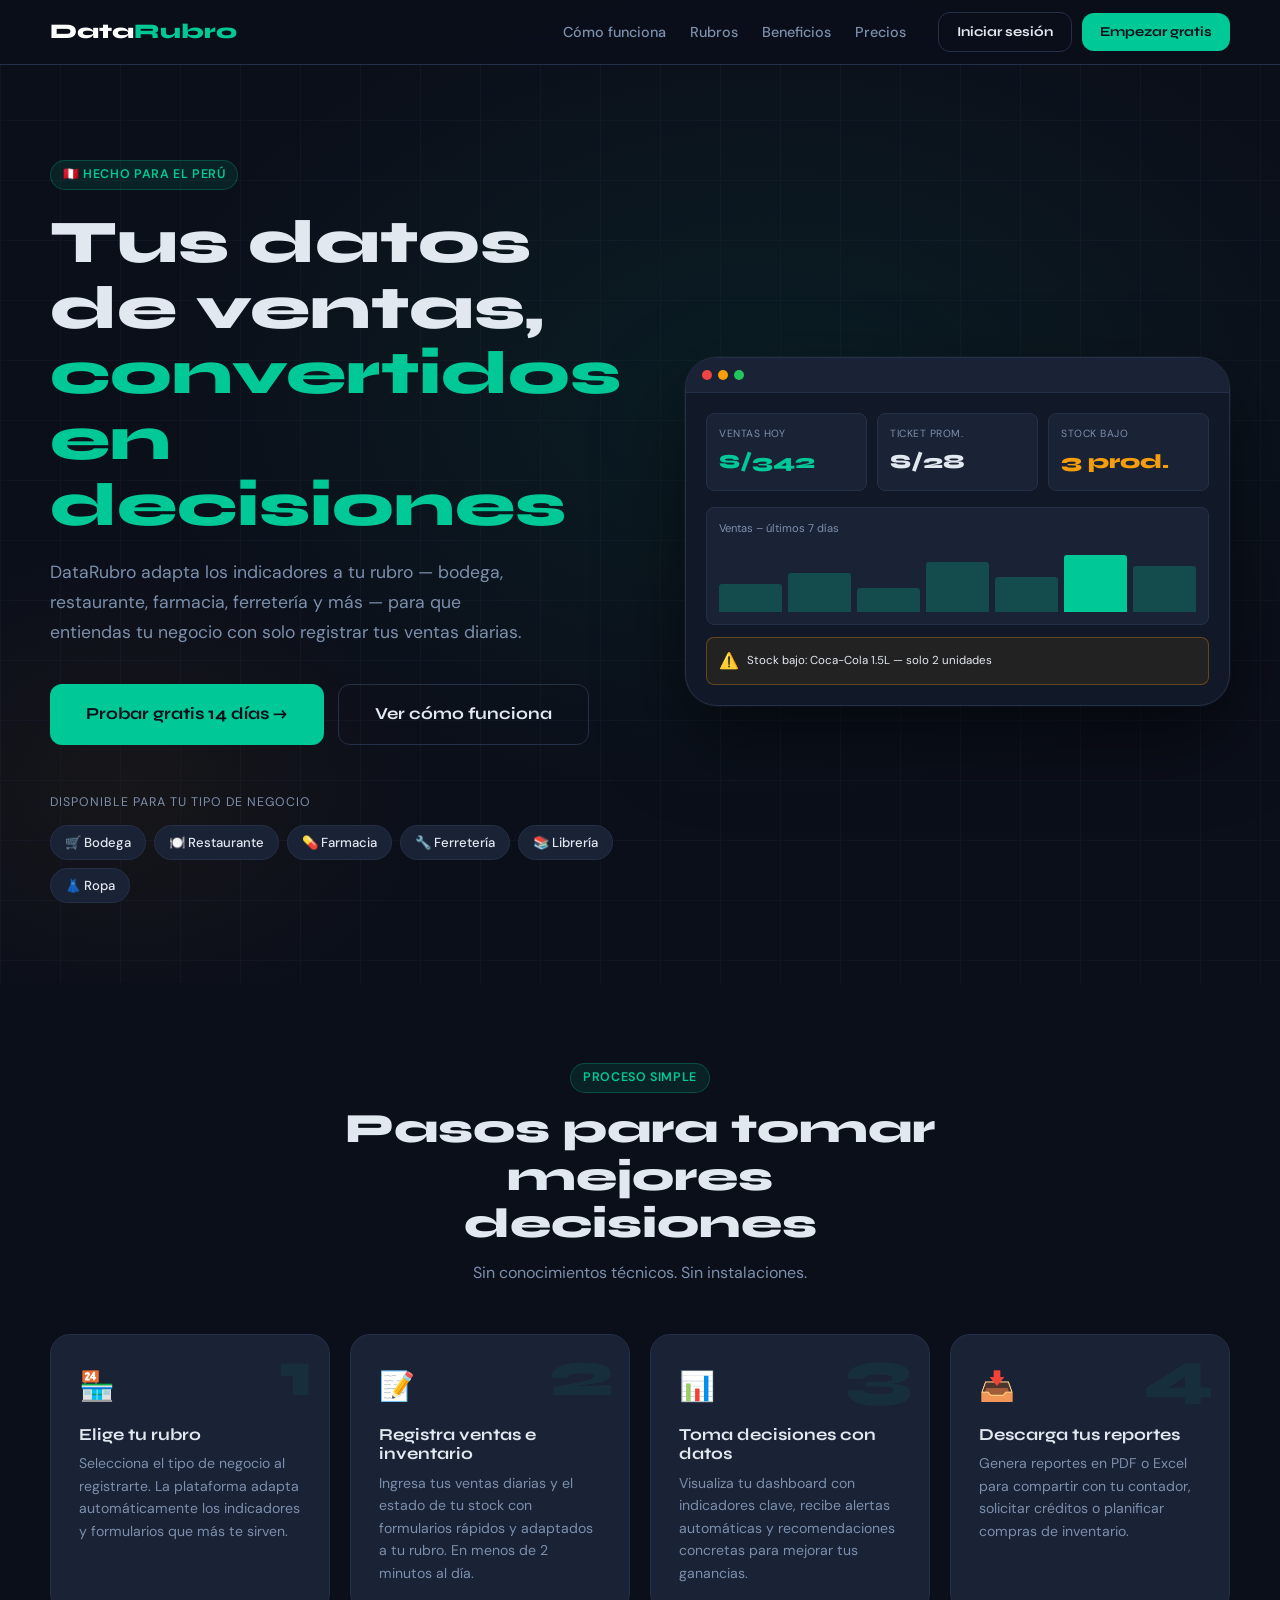
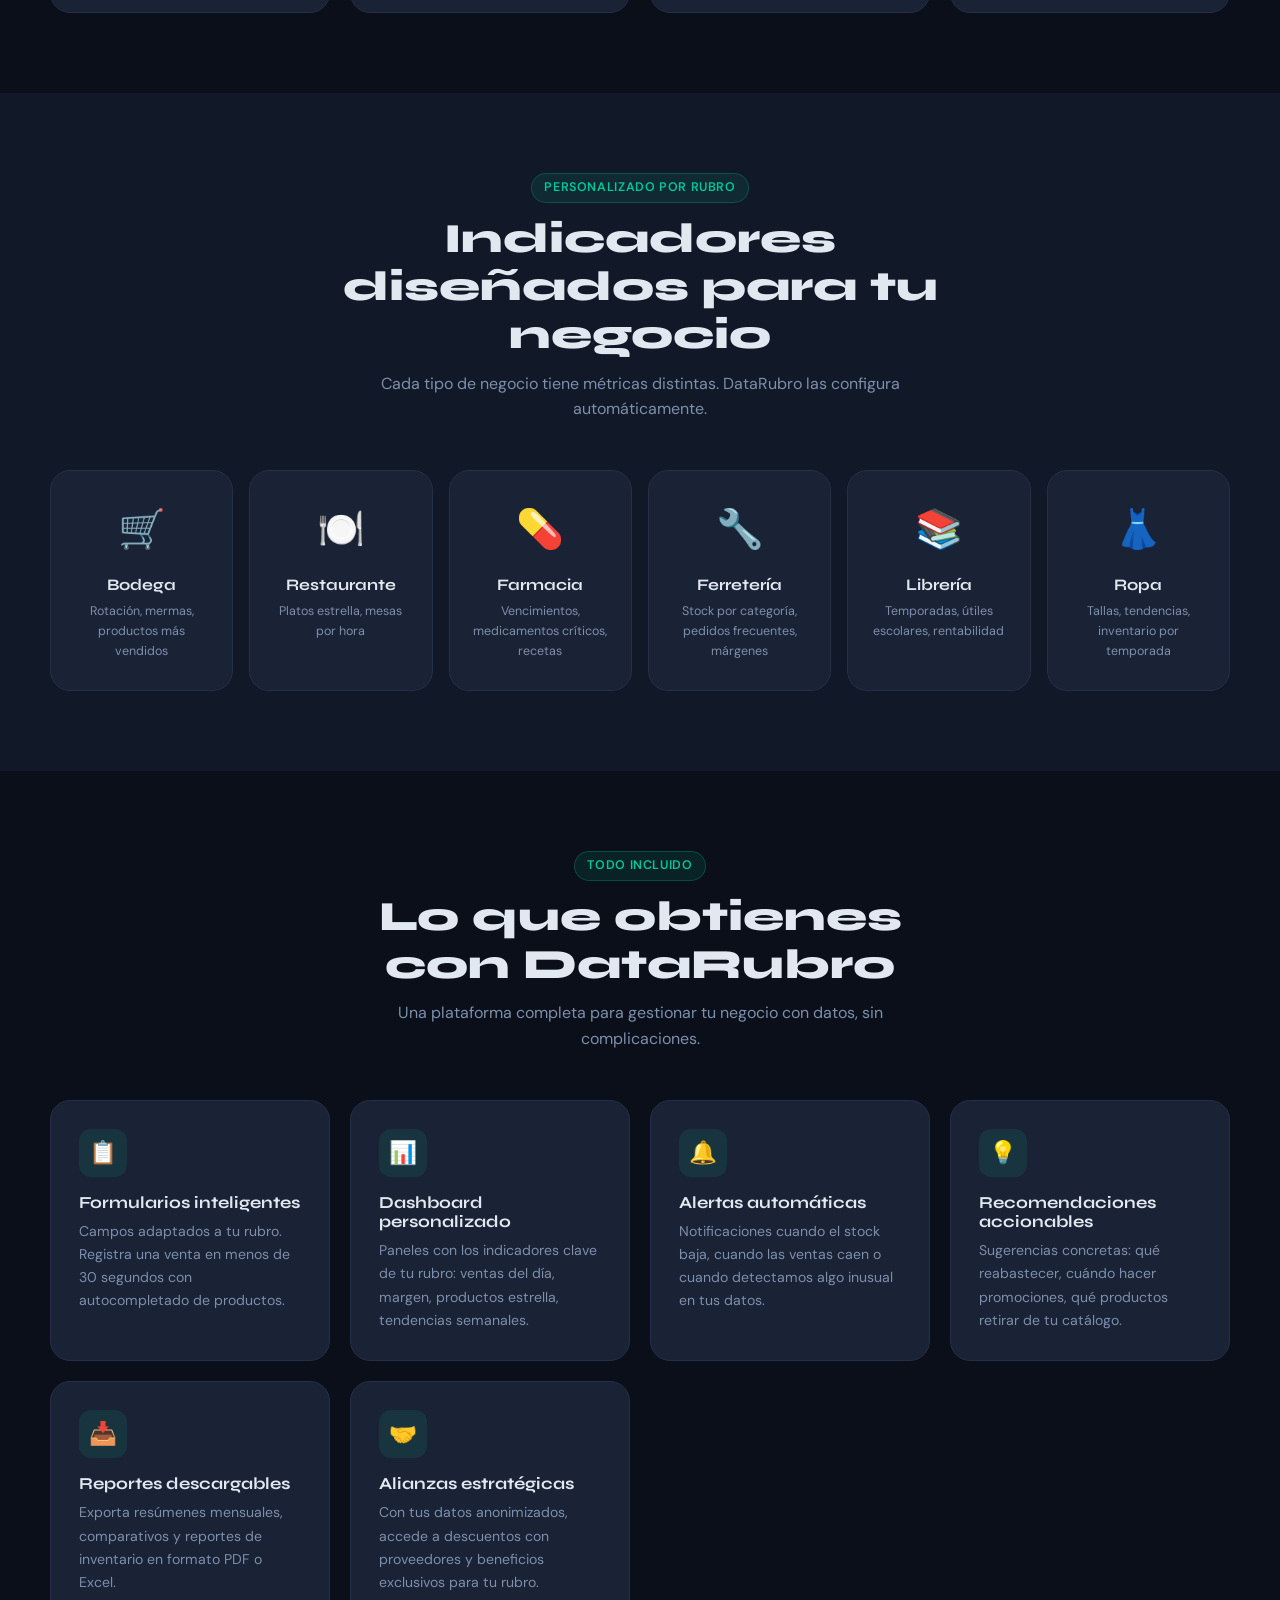
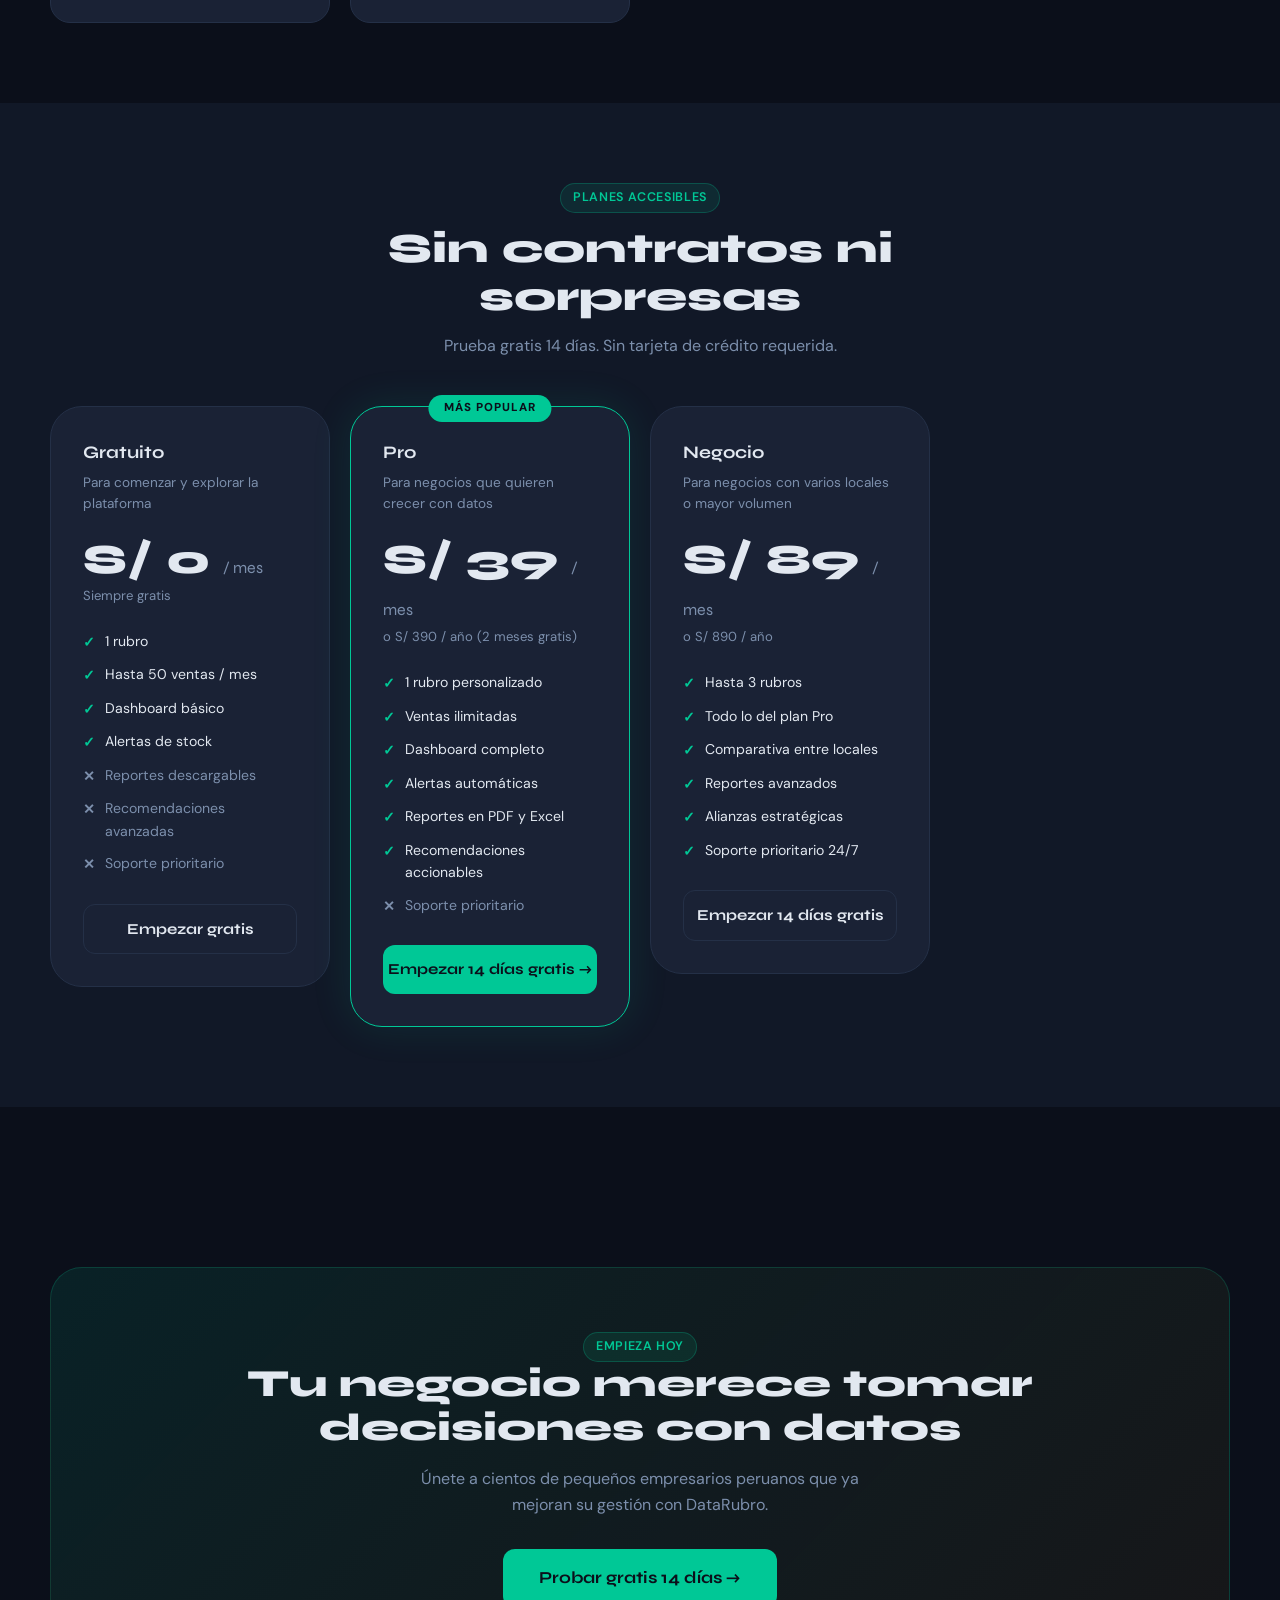
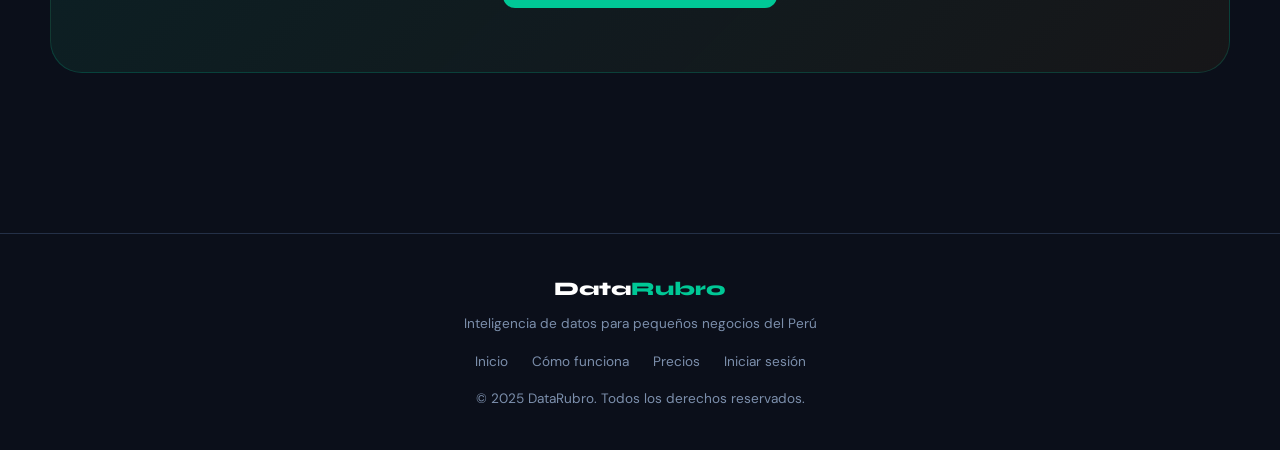
==== commit ee95d729: "Update index.html" ====
--- a/index.html
+++ b/index.html
@@ -113,7 +113,7 @@
     </div>
     <div class="rubros-grid">
       <div class="rubro-card"><div class="rubro-card__icon">🛒</div><div class="rubro-card__name">Bodega</div><div class="rubro-card__desc">Rotación, mermas, productos más vendidos</div></div>
-      <div class="rubro-card"><div class="rubro-card__icon">🍽️</div><div class="rubro-card__name">Restaurante</div><div class="rubro-card__desc">Platos estrella, mesas por hora, desperdicio</div></div>
+      <div class="rubro-card"><div class="rubro-card__icon">🍽️</div><div class="rubro-card__name">Restaurante</div><div class="rubro-card__desc">Platos estrella, mesas por hora</div></div>
       <div class="rubro-card"><div class="rubro-card__icon">💊</div><div class="rubro-card__name">Farmacia</div><div class="rubro-card__desc">Vencimientos, medicamentos críticos, recetas</div></div>
       <div class="rubro-card"><div class="rubro-card__icon">🔧</div><div class="rubro-card__name">Ferretería</div><div class="rubro-card__desc">Stock por categoría, pedidos frecuentes, márgenes</div></div>
       <div class="rubro-card"><div class="rubro-card__icon">📚</div><div class="rubro-card__name">Librería</div><div class="rubro-card__desc">Temporadas, útiles escolares, rentabilidad</div></div>
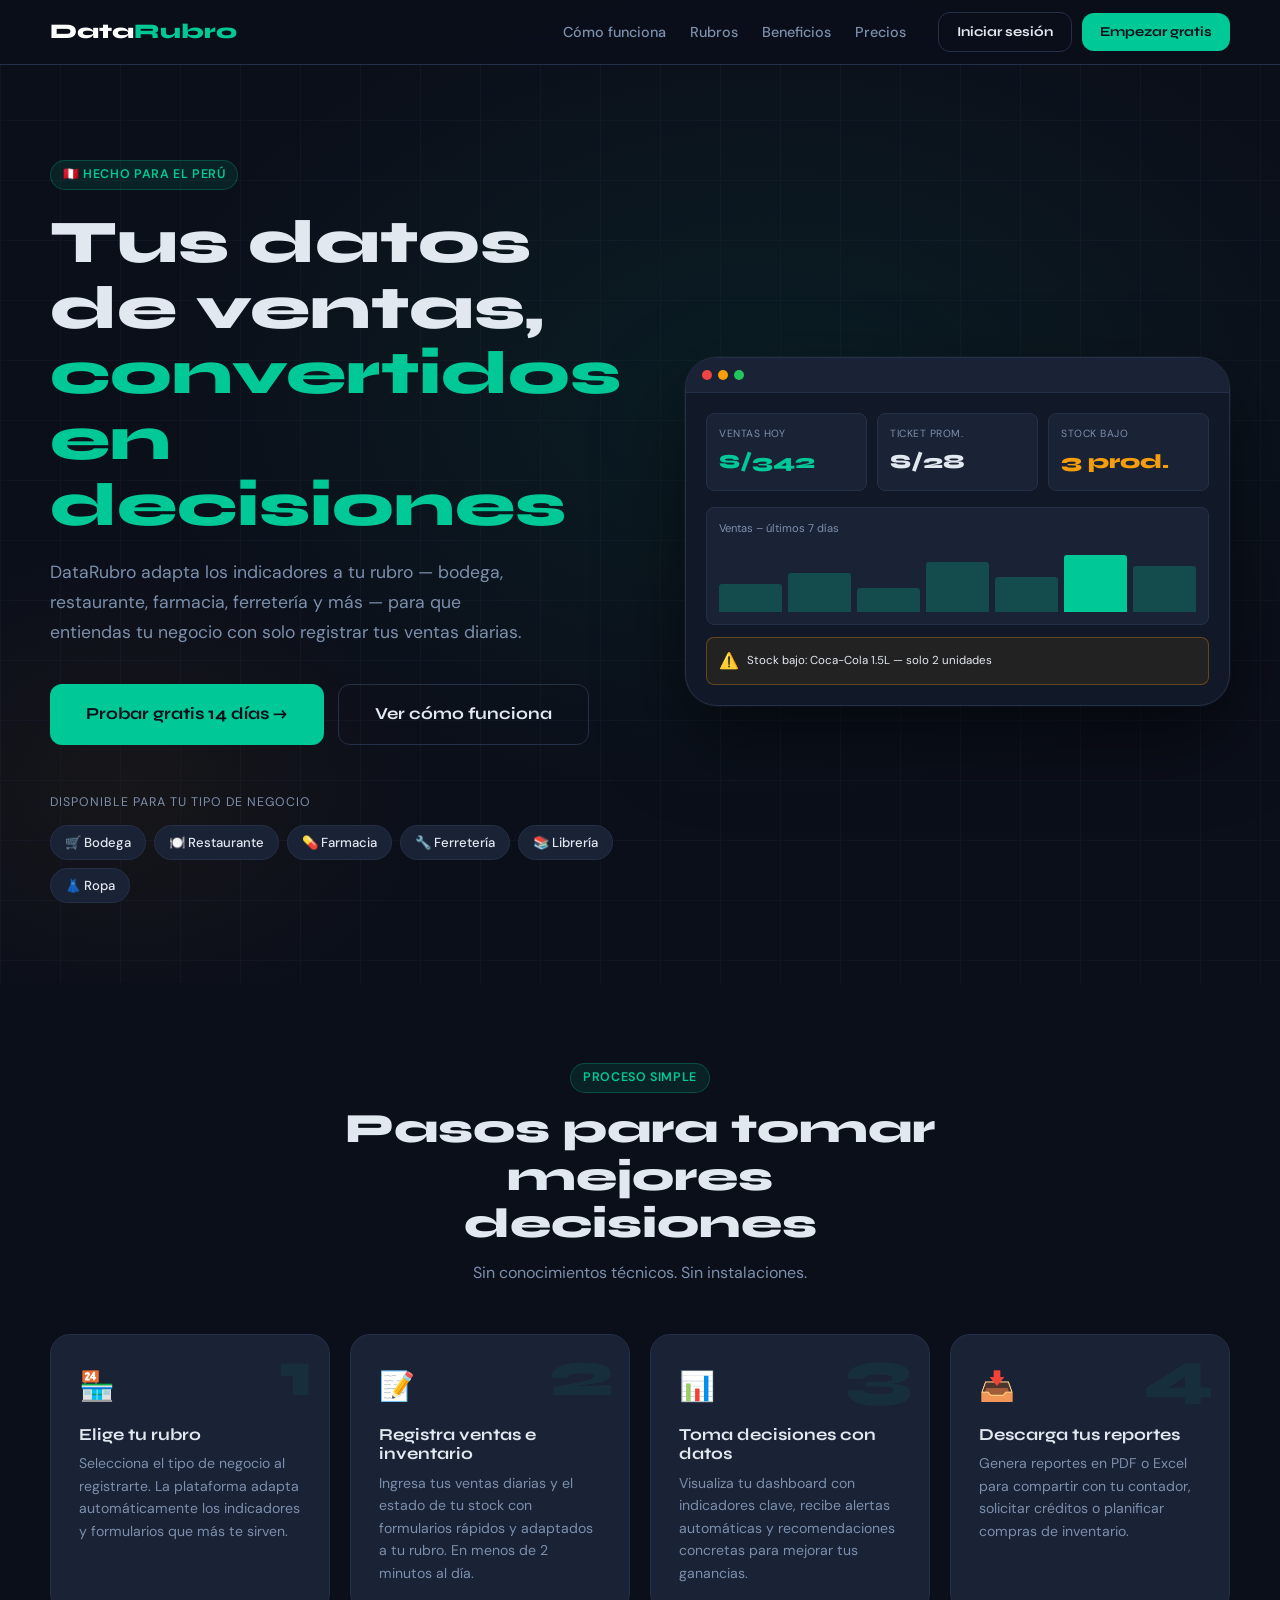
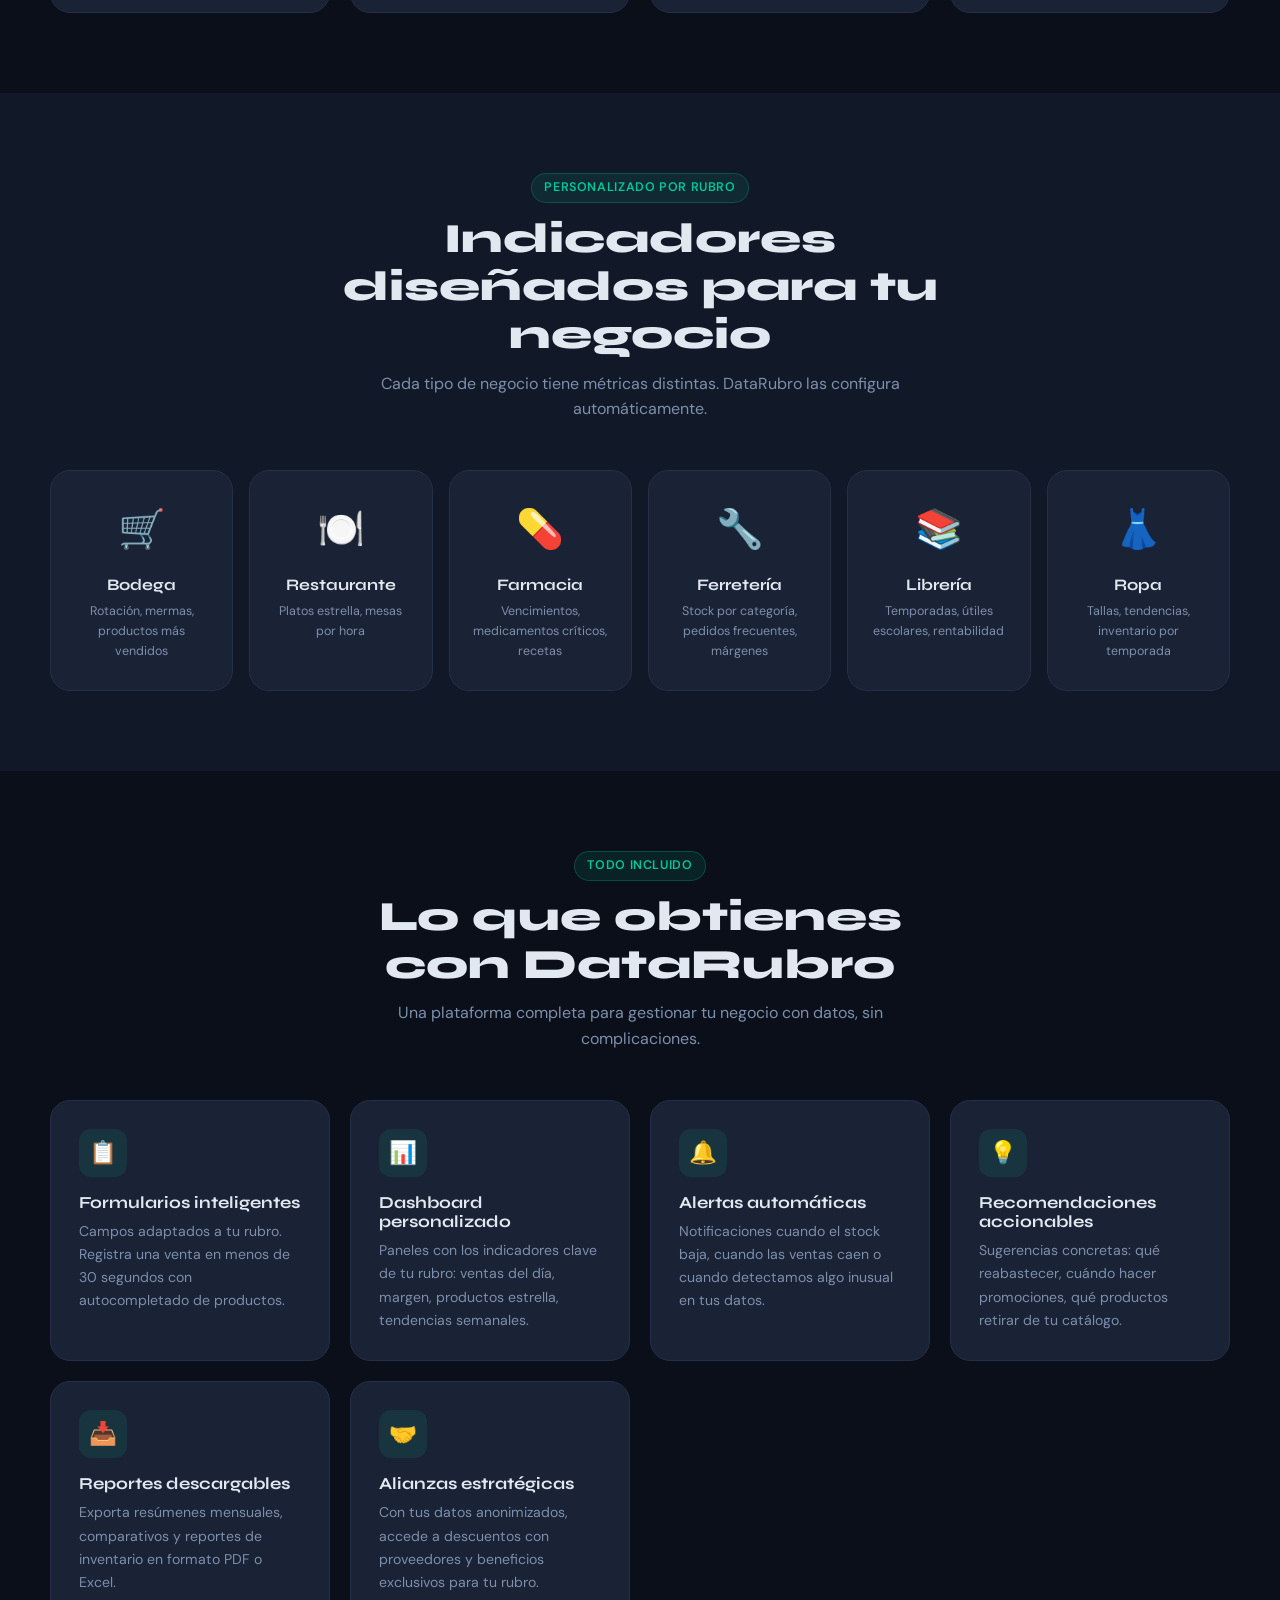
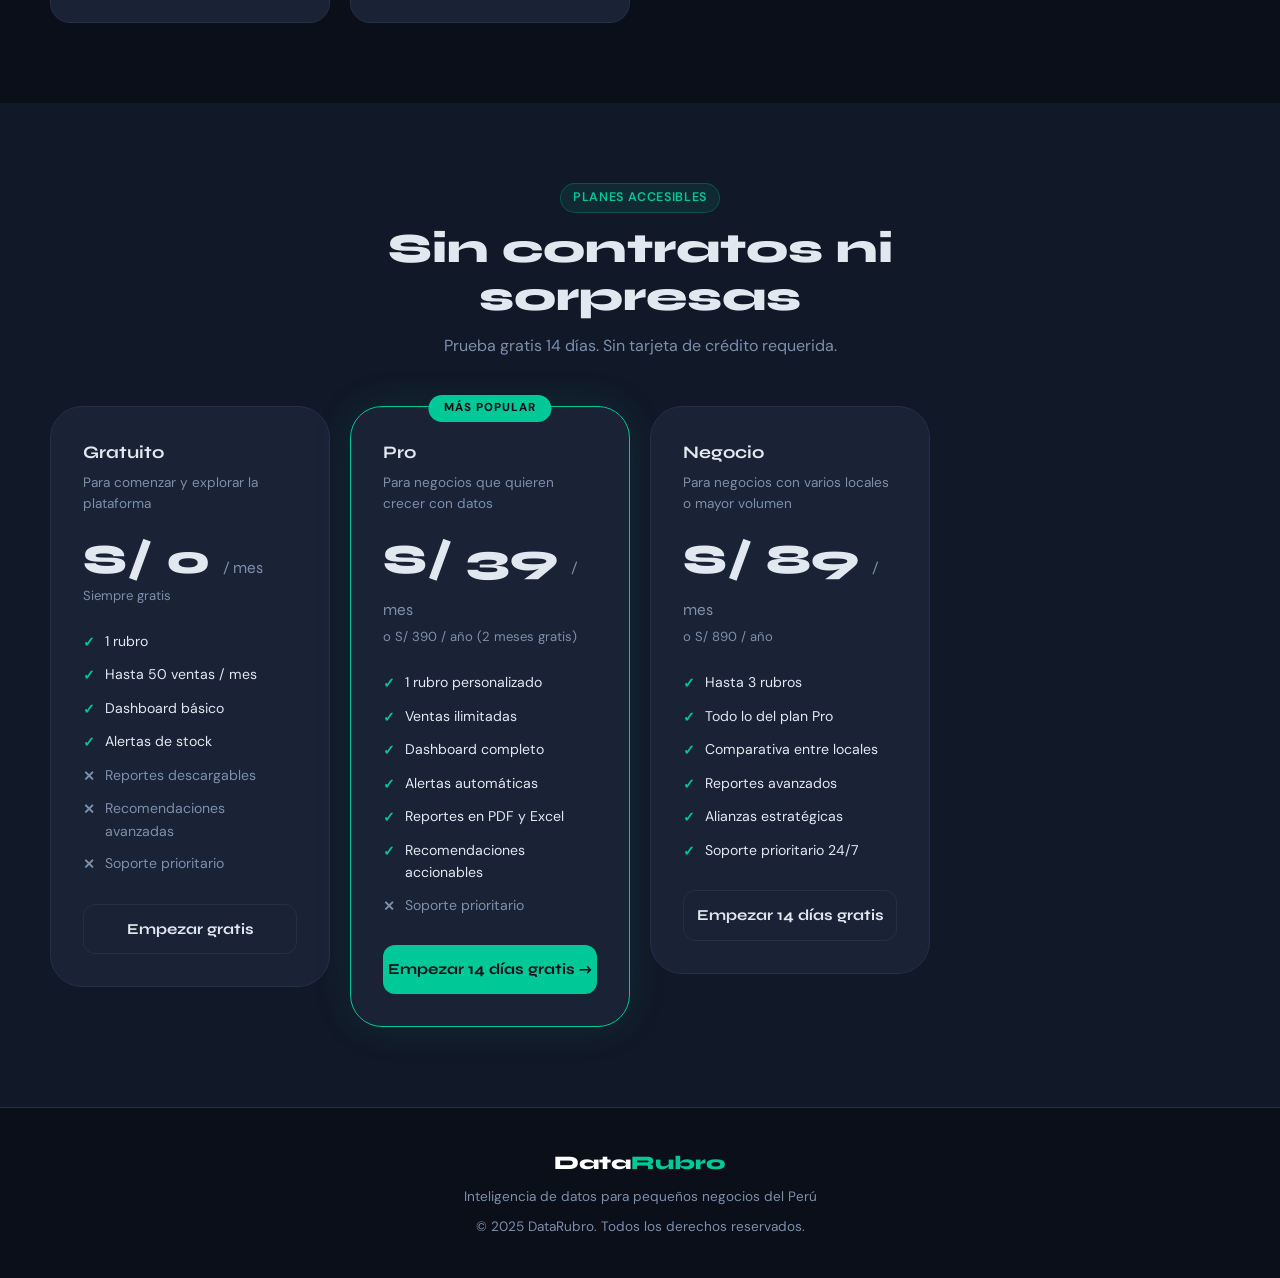
==== commit 26b11bd0: "Update index.html" ====
--- a/index.html
+++ b/index.html
@@ -191,28 +191,10 @@
   </div>
 </section>
 
-<!-- CTA -->
-<section class="section">
-  <div class="container">
-    <div class="cta-section">
-      <span class="badge">Empieza hoy</span>
-      <h2>Tu negocio merece tomar decisiones con datos</h2>
-      <p>Únete a cientos de pequeños empresarios peruanos que ya mejoran su gestión con DataRubro.</p>
-      <a href="pages/register.html" class="btn btn--primary btn--lg">Probar gratis 14 días →</a>
-    </div>
-  </div>
-</section>
-
 <footer>
   <div class="container">
     <div class="footer-logo">Data<span>Rubro</span></div>
     <p>Inteligencia de datos para pequeños negocios del Perú</p>
-    <div class="footer-links">
-      <a href="index.html">Inicio</a>
-      <a href="#como-funciona">Cómo funciona</a>
-      <a href="#precios">Precios</a>
-      <a href="pages/login.html">Iniciar sesión</a>
-    </div>
     <p style="margin-top:8px">© 2025 DataRubro. Todos los derechos reservados.</p>
   </div>
 </footer>
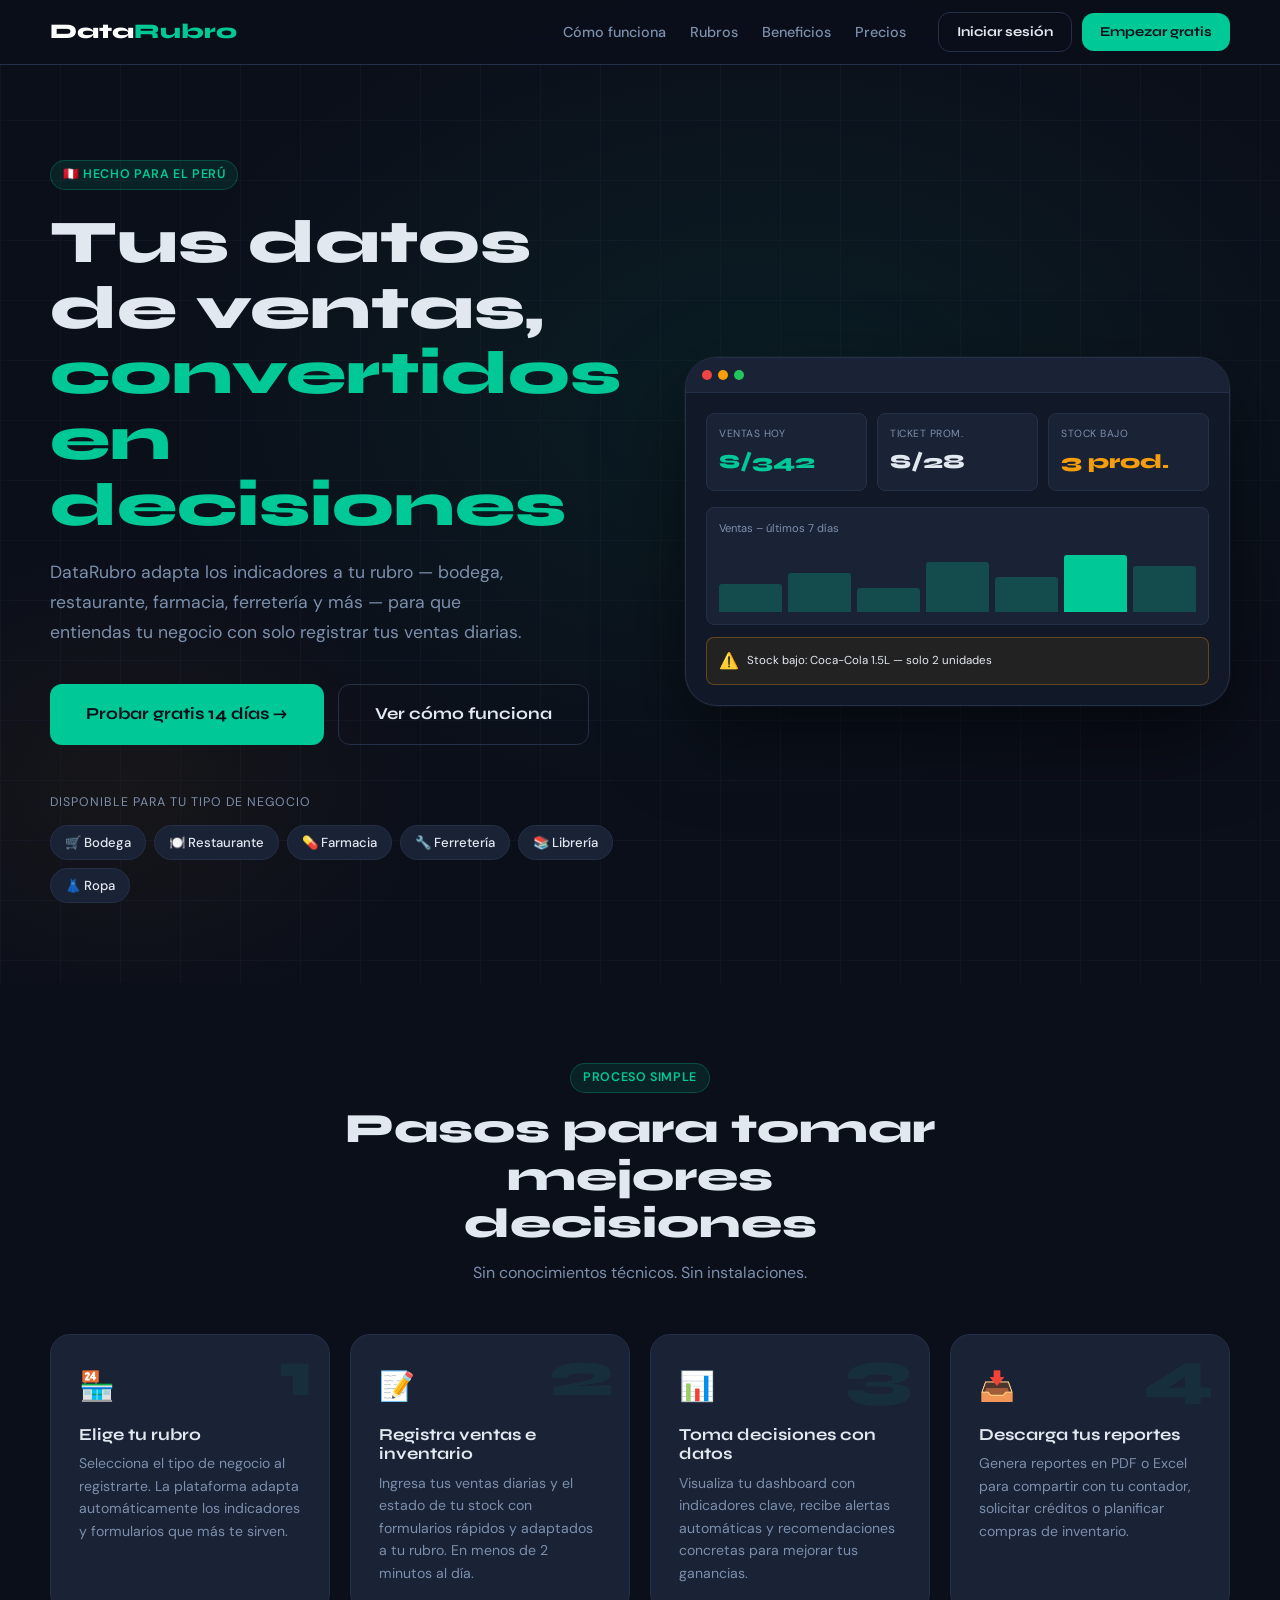
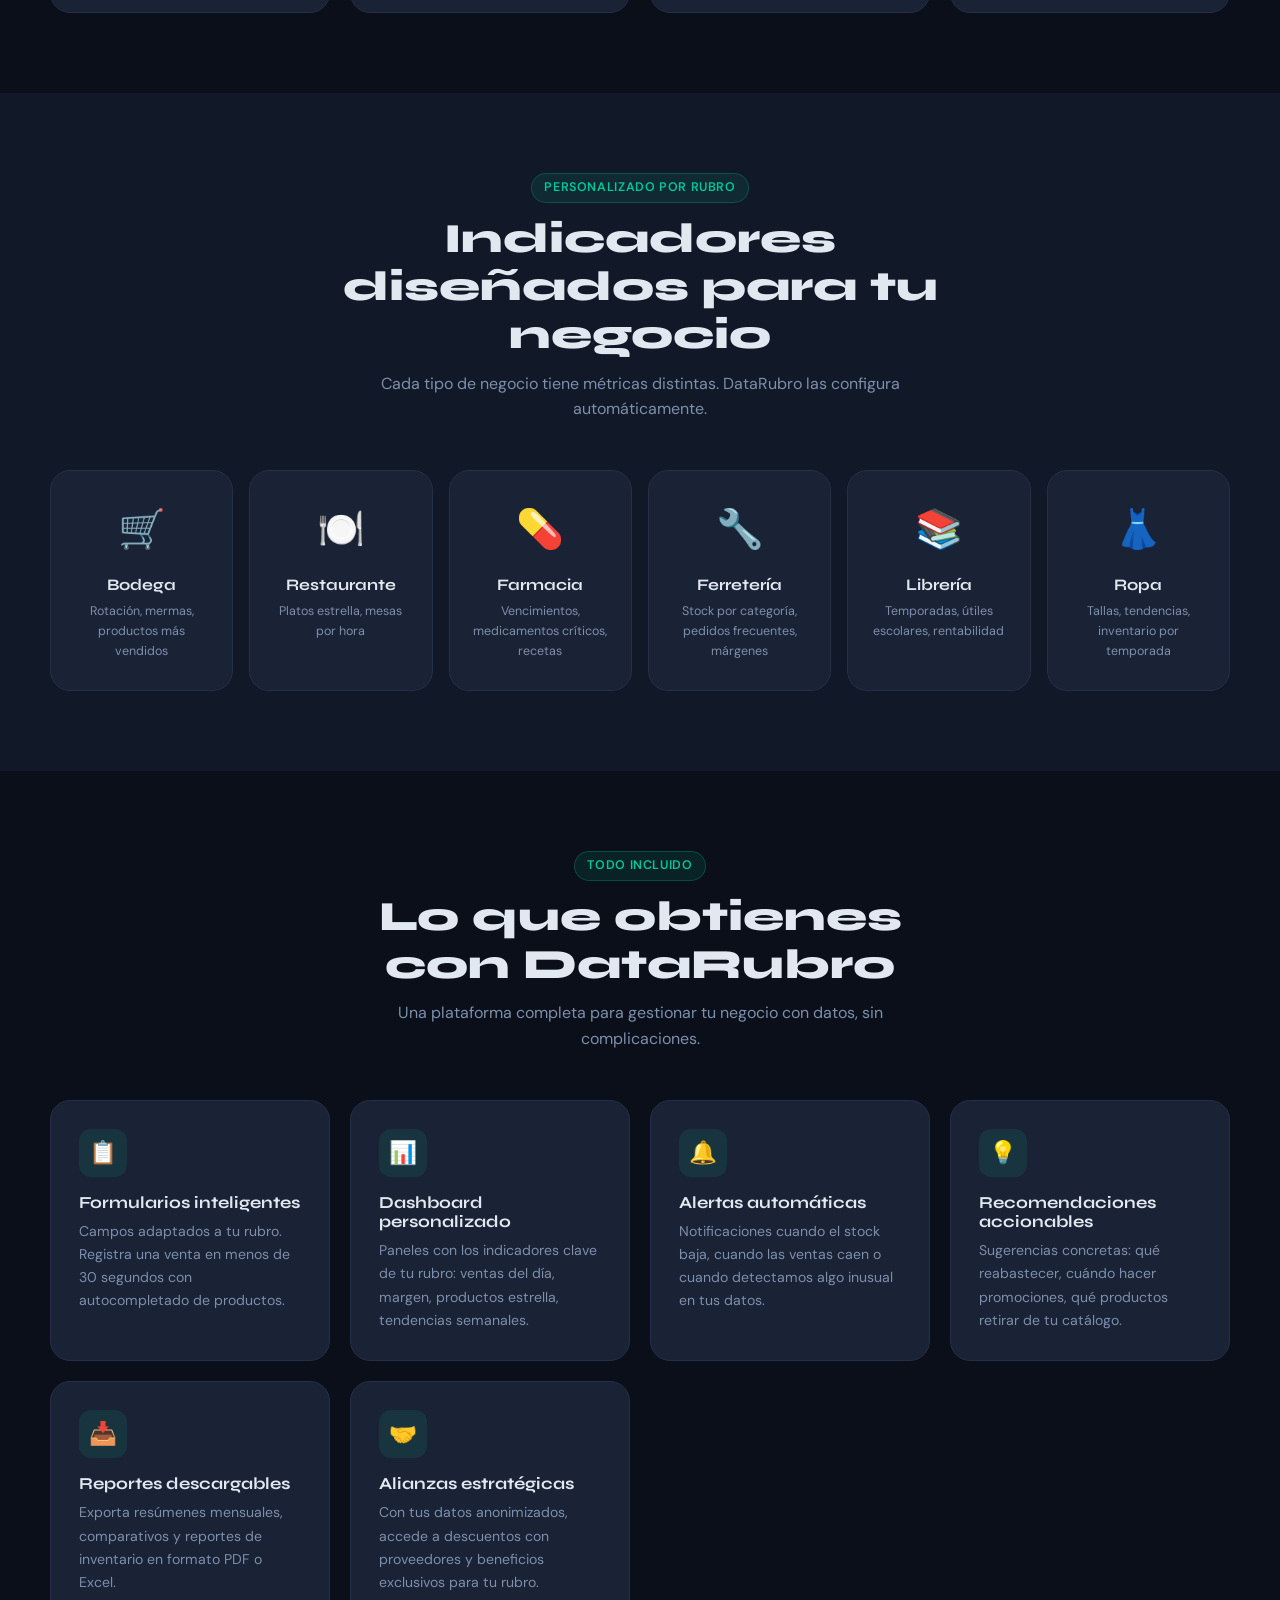
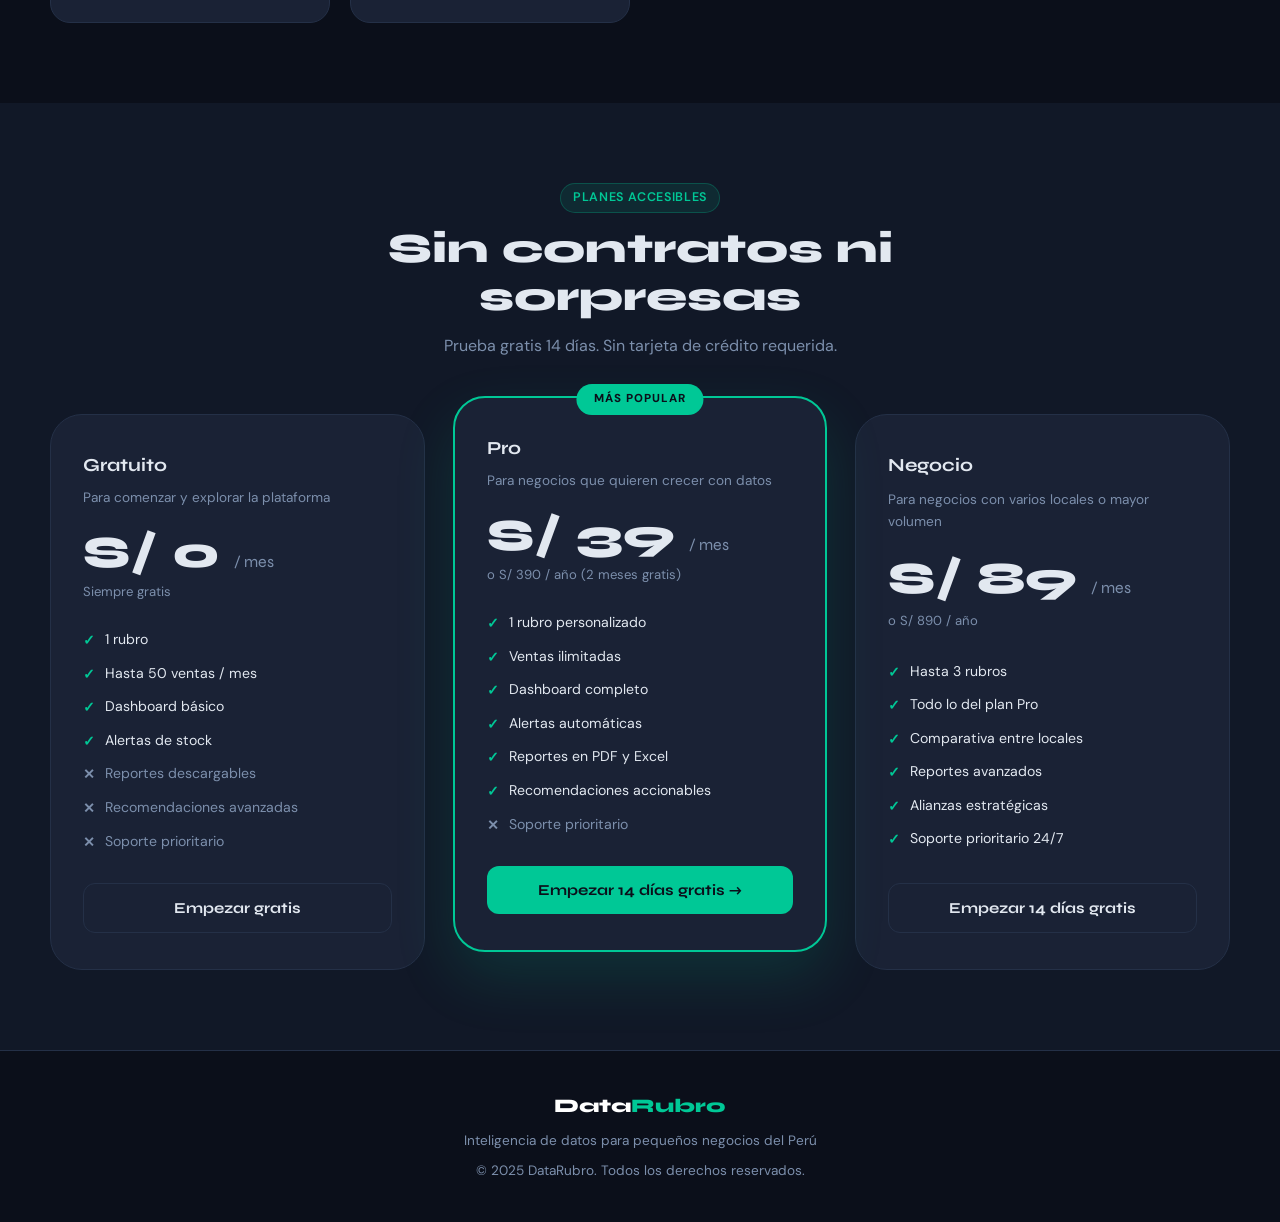
==== commit 249e23bb: "Update index.html" ====
--- a/index.html
+++ b/index.html
@@ -142,7 +142,7 @@
 </section>
 
 <!-- PRICING -->
-<section class="section" id="precios" style="background:var(--clr-surface)">
+<section class="section precios-section" id="precios">
   <div class="container">
     <div class="section-head text-center">
       <span class="badge">Planes accesibles</span>
--- a/css/landing.css
+++ b/css/landing.css
@@ -204,45 +204,137 @@
 .feature-card__desc  { font-size: .88rem; color: var(--clr-muted); line-height: 1.65; }
 
 /* ---- PRICING ---- */
+.precios-section {
+  background: var(--clr-surface);
+}
+
 .pricing-grid {
   display: grid;
-  grid-template-columns: repeat(auto-fill, minmax(280px, 1fr));
-  gap: 20px;
-  margin-top: 48px;
-  align-items: start;
-}
+  grid-template-columns: repeat(3, 1fr);
+  gap: 28px;
+  margin-top: 56px;
+  align-items: stretch;
+}
+
 .plan-card {
   background: var(--clr-card);
   border: 1px solid var(--clr-border);
   border-radius: var(--radius-xl);
-  padding: 32px;
-  position: relative;
-}
+  padding: 36px 32px;
+  position: relative;
+  display: flex;
+  flex-direction: column;
+  justify-content: space-between;
+  transition: all .3s ease;
+}
+
+.plan-card:hover {
+  transform: translateY(-6px);
+  border-color: rgba(0,200,150,.4);
+}
+
 .plan-card--featured {
-  border-color: var(--clr-primary);
-  box-shadow: var(--shadow-glow);
-}
+  border: 2px solid var(--clr-primary);
+  transform: translateY(-18px);
+  box-shadow: 0 25px 60px rgba(0,200,150,.15);
+  z-index: 2;
+}
+
 .plan-badge {
-  position: absolute; top: -12px; left: 50%; transform: translateX(-50%);
+  position: absolute;
+  top: -14px;
+  left: 50%;
+  transform: translateX(-50%);
   background: var(--clr-primary);
   color: #0b0f1a;
   font-size: .72rem;
   font-weight: 800;
   letter-spacing: .08em;
   text-transform: uppercase;
-  padding: 4px 16px;
+  padding: 6px 18px;
   border-radius: 99px;
 }
-.plan-name { font-family: var(--ff-display); font-size: 1.1rem; font-weight: 700; margin-bottom: 4px; }
-.plan-desc { font-size: .85rem; color: var(--clr-muted); margin-bottom: 24px; }
-.plan-price { font-family: var(--ff-display); font-size: 2.6rem; font-weight: 800; line-height: 1; }
-.plan-price span { font-size: 1rem; color: var(--clr-muted); font-weight: 400; }
-.plan-period { font-size: .82rem; color: var(--clr-muted); margin-top: 4px; margin-bottom: 24px; }
-.plan-features { list-style: none; display: flex; flex-direction: column; gap: 10px; margin-bottom: 28px; }
-.plan-features li { display: flex; align-items: flex-start; gap: 10px; font-size: .88rem; }
-.plan-features li::before { content: '✓'; color: var(--clr-primary); font-weight: 700; flex-shrink: 0; margin-top: 1px; }
-.plan-features li.no::before { content: '✕'; color: var(--clr-muted); }
-.plan-features li.no { color: var(--clr-muted); }
+
+.plan-name {
+  font-family: var(--ff-display);
+  font-size: 1.15rem;
+  font-weight: 700;
+  margin-bottom: 6px;
+}
+
+.plan-desc {
+  font-size: .85rem;
+  color: var(--clr-muted);
+  margin-bottom: 22px;
+}
+
+.plan-price {
+  font-family: var(--ff-display);
+  font-size: 2.8rem;
+  font-weight: 800;
+  line-height: 1;
+}
+
+.plan-price span {
+  font-size: 1rem;
+  color: var(--clr-muted);
+  font-weight: 400;
+}
+
+.plan-period {
+  font-size: .82rem;
+  color: var(--clr-muted);
+  margin-top: 6px;
+  margin-bottom: 26px;
+}
+
+.plan-features {
+  list-style: none;
+  display: flex;
+  flex-direction: column;
+  gap: 10px;
+  margin-bottom: 30px;
+}
+
+.plan-features li {
+  display: flex;
+  align-items: flex-start;
+  gap: 10px;
+  font-size: .88rem;
+}
+
+.plan-features li::before {
+  content: '✓';
+  color: var(--clr-primary);
+  font-weight: 700;
+  flex-shrink: 0;
+  margin-top: 1px;
+}
+
+.plan-features li.no::before {
+  content: '✕';
+  color: var(--clr-muted);
+}
+
+.plan-features li.no {
+  color: var(--clr-muted);
+}
+
+.plan-card .btn {
+  width: 100%;
+  justify-content: center;
+}
+
+/* Responsive */
+@media (max-width: 992px) {
+  .pricing-grid {
+    grid-template-columns: 1fr;
+  }
+
+  .plan-card--featured {
+    transform: none;
+  }
+}
 
 /* ---- CTA SECTION ---- */
 .cta-section {
